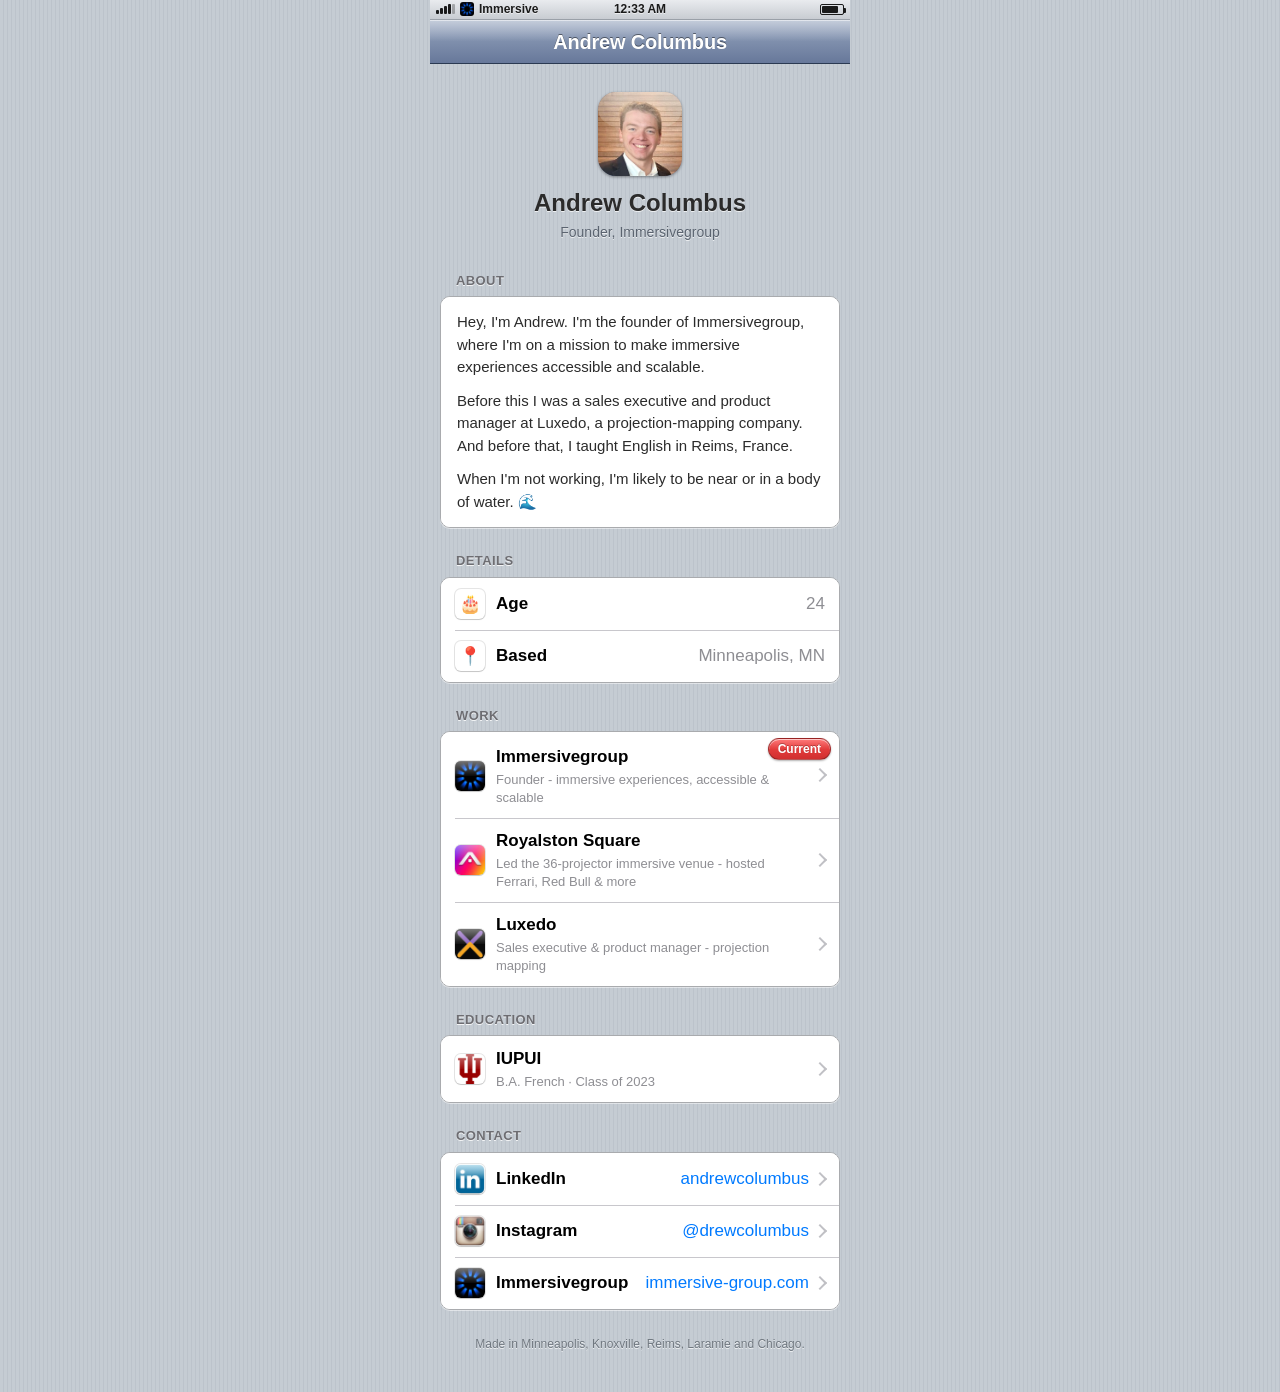
==== index.html @ 7d789edb "Add andrewcolumbus.me custom domain with redirect from github.io" ====
<!DOCTYPE html>
<html lang="en">
<head>
<meta charset="utf-8">
<meta name="viewport" content="width=device-width, initial-scale=1, maximum-scale=1, viewport-fit=cover">
<!-- Redirect the github.io host to the canonical custom domain (GitHub also does this server-side). -->
<script>
  (function () {
    if (location.hostname === "andrewcolumbus.github.io") {
      location.replace("https://andrewcolumbus.me" + location.pathname + location.search + location.hash);
    }
  })();
</script>
<link rel="canonical" href="https://andrewcolumbus.me/">
<title>Andrew Columbus</title>
<meta name="description" content="Andrew Columbus - founder of Immersivegroup, making immersive experiences accessible and scalable.">
<meta name="theme-color" content="#67789a">

<!-- Open Graph / sharing -->
<meta property="og:type" content="website">
<meta property="og:title" content="Andrew Columbus">
<meta property="og:description" content="Founder of Immersivegroup - making immersive experiences accessible and scalable.">
<meta property="og:url" content="https://andrewcolumbus.me">
<meta name="twitter:card" content="summary">
<meta name="twitter:title" content="Andrew Columbus">
<meta name="twitter:description" content="Founder of Immersivegroup - making immersive experiences accessible and scalable.">

<!-- Favicon: glossy blue "A" drawn inline, no external request -->
<link rel="icon" href="data:image/svg+xml,%3Csvg xmlns='http://www.w3.org/2000/svg' viewBox='0 0 64 64'%3E%3Cdefs%3E%3ClinearGradient id='g' x1='0' y1='0' x2='0' y2='1'%3E%3Cstop offset='0' stop-color='%238fa3c4'/%3E%3Cstop offset='1' stop-color='%23566a8e'/%3E%3C/linearGradient%3E%3C/defs%3E%3Crect width='64' height='64' rx='14' fill='url(%23g)'/%3E%3Ctext x='32' y='46' font-family='Helvetica,Arial' font-size='42' font-weight='bold' fill='%23fff' text-anchor='middle'%3EA%3C/text%3E%3C/svg%3E">

<style>
  /* ============================================================
     iOS 6 skeuomorphic personal site - Andrew Columbus
     All texture/chrome rendered in CSS. No external assets.
     ============================================================ */

  :root {
    --pinstripe-base: #c5ccd3;
    --pinstripe-line: #bcc3cb;
    --cell-bg: #ffffff;
    --cell-bg-active: #027aff;
    --separator: #c8c7cc;
    --text: #000000;
    --text-detail: #8e8e93;
    --text-blue: #007aff;
    --section-header: #6d6d72;
    --navbar-top: #97a6bf;
    --navbar-bottom: #67789a;
    --navbar-border: #2b3a52;
    --radius: 10px;
  }

  * { box-sizing: border-box; -webkit-tap-highlight-color: transparent; }

  html, body { margin: 0; padding: 0; }

  body {
    font-family: "Helvetica Neue", Helvetica, Arial, sans-serif;
    font-size: 17px;
    line-height: 1.4;
    color: var(--text);
    /* iOS 6 grouped table view pinstripe */
    background-color: var(--pinstripe-base);
    background-image: repeating-linear-gradient(
      90deg,
      var(--pinstripe-base) 0,
      var(--pinstripe-base) 3px,
      var(--pinstripe-line) 3px,
      var(--pinstripe-line) 4px
    );
    -webkit-font-smoothing: antialiased;
    text-rendering: optimizeLegibility;
    min-height: 100vh;
  }

  /* The "device screen": centered column on desktop, full width on phones */
  .screen {
    max-width: 420px;
    margin: 0 auto;
    min-height: 100vh;
    position: relative;
    box-shadow: 0 0 22px rgba(0,0,0,0.18);
    background-color: var(--pinstripe-base);
    background-image: repeating-linear-gradient(
      90deg,
      var(--pinstripe-base) 0,
      var(--pinstripe-base) 3px,
      var(--pinstripe-line) 3px,
      var(--pinstripe-line) 4px
    );
    overflow: hidden;
  }

  /* ---------- Status bar ---------- */
  .statusbar {
    height: 20px;
    background: linear-gradient(to bottom, #e9ebee 0%, #c8ccd2 100%);
    border-bottom: 1px solid #9aa0a8;
    display: flex;
    align-items: center;
    justify-content: space-between;
    padding: 0 6px;
    font-size: 12px;
    font-weight: 700;
    color: #1a1a1a;
    position: relative;
    text-shadow: 0 1px 0 rgba(255,255,255,0.6);
  }
  .statusbar .sb-left { display: flex; align-items: center; gap: 5px; }
  .statusbar .carrier-logo {
    width: 14px; height: 14px; display: block;
    border-radius: 3px; object-fit: contain;
  }
  .statusbar .sb-time {
    position: absolute; left: 0; right: 0; text-align: center;
    font-weight: 700; pointer-events: none;
  }
  .signal { display: flex; align-items: flex-end; gap: 1px; height: 10px; }
  .signal i { width: 3px; background: #1a1a1a; border-radius: 1px; display: block; }
  .signal i:nth-child(1){ height: 4px; }
  .signal i:nth-child(2){ height: 6px; }
  .signal i:nth-child(3){ height: 8px; }
  .signal i:nth-child(4){ height: 10px; }
  .signal i:nth-child(5){ height: 10px; opacity: 0.3; }
  .battery {
    width: 24px; height: 11px; border: 1px solid #1a1a1a; border-radius: 2px;
    position: relative; padding: 1px;
  }
  .battery::after {
    content: ""; position: absolute; right: -3px; top: 3px;
    width: 2px; height: 5px; background: #1a1a1a; border-radius: 0 1px 1px 0;
  }
  .battery span { display: block; height: 100%; width: 82%; background: #1a1a1a; border-radius: 1px; }

  /* ---------- Nav bar ---------- */
  .navbar {
    height: 44px;
    display: flex; align-items: center; justify-content: center;
    background:
      linear-gradient(to bottom, rgba(255,255,255,0.45) 0%, rgba(255,255,255,0) 50%),
      linear-gradient(to bottom, var(--navbar-top) 0%, var(--navbar-bottom) 100%);
    border-bottom: 1px solid var(--navbar-border);
    box-shadow: inset 0 1px 0 rgba(255,255,255,0.5);
  }
  .navbar h1 {
    margin: 0;
    font-size: 20px;
    font-weight: 700;
    color: #ffffff;
    text-shadow: 0 -1px 0 rgba(0,0,0,0.45);
    letter-spacing: -0.2px;
  }

  /* ---------- Scrollable content ---------- */
  .content { padding: 10px 0 28px; }

  /* ---------- Profile header (app-icon style photo + name) ---------- */
  .profile { text-align: center; padding: 18px 16px 6px; }
  .avatar {
    width: 84px; height: 84px; margin: 0 auto 10px;
    border-radius: 18px;
    background: linear-gradient(to bottom, #8fa3c4, #566a8e);
    box-shadow:
      inset 0 1px 1px rgba(255,255,255,0.6),
      0 1px 3px rgba(0,0,0,0.4);
    position: relative;
    overflow: hidden;
    display: flex; align-items: center; justify-content: center;
  }
  .avatar img { width: 100%; height: 100%; object-fit: cover; display: block; }
  .avatar .initials {
    font-size: 40px; font-weight: 700; color: #fff;
    text-shadow: 0 -1px 0 rgba(0,0,0,0.3);
  }
  /* iOS app-icon gloss */
  .avatar::after {
    content: ""; position: absolute; left: 0; right: 0; top: 0; height: 48%;
    background: linear-gradient(to bottom, rgba(255,255,255,0.45), rgba(255,255,255,0.05));
    border-radius: 18px 18px 50% 50% / 18px 18px 22px 22px;
    pointer-events: none;
  }
  .profile .name {
    font-size: 24px; font-weight: 700; margin: 0;
    color: #2b2b2b; text-shadow: 0 1px 0 rgba(255,255,255,0.7);
  }
  .profile .tagline {
    font-size: 14px; color: #5b6470; margin: 3px 0 0;
    text-shadow: 0 1px 0 rgba(255,255,255,0.7);
  }

  /* ---------- Grouped table view ---------- */
  .section-header {
    margin: 24px 0 6px;
    padding: 0 26px;
    font-size: 13px;
    font-weight: 700;
    text-transform: uppercase;
    letter-spacing: 0.4px;
    color: var(--section-header);
    text-shadow: 0 1px 0 rgba(255,255,255,0.8);
  }
  .group {
    margin: 0 10px;
    background: var(--cell-bg);
    border-radius: var(--radius);
    border: 1px solid #a9abae;
    box-shadow: 0 1px 0 rgba(255,255,255,0.5);
    overflow: hidden;
  }

  .cell {
    display: flex;
    align-items: center;
    min-height: 44px;
    padding: 11px 14px;
    background: var(--cell-bg);
    position: relative;
    text-decoration: none;
    color: var(--text);
  }
  /* hairline separator inset from the left, iOS style */
  .cell + .cell::before {
    content: "";
    position: absolute; left: 14px; right: 0; top: 0;
    height: 1px; background: var(--separator);
  }
  .cell .label { flex: 0 0 auto; font-size: 17px; }
  .cell .value {
    margin-left: auto;
    color: var(--text-detail);
    font-size: 17px;
    text-align: right;
    padding-left: 10px;
  }
  a.cell .label { color: var(--text); }
  a.cell .value { color: var(--text-blue); }

  /* disclosure chevron */
  a.cell.disclosure { padding-right: 30px; }
  a.cell.disclosure::after {
    content: "";
    position: absolute; right: 14px; top: 50%;
    width: 8px; height: 8px; margin-top: -5px;
    border-right: 2px solid #c0c0c5;
    border-top: 2px solid #c0c0c5;
    transform: rotate(45deg);
  }
  /* active highlight (touch / hover) */
  a.cell:active, a.cell.tapped {
    background: var(--cell-bg-active);
  }
  a.cell:active .label, a.cell.tapped .label,
  a.cell:active .value, a.cell.tapped .value { color: #fff; }
  a.cell:active::after, a.cell.tapped::after { border-color: #fff; }

  /* Age cell is only interactive on the actual birthday (June 8) */
  .cell.birthday-cell { cursor: pointer; }
  .cell.birthday-cell .value { color: var(--text-blue); }
  .cell.birthday-cell:active, .cell.birthday-cell.tapped { background: var(--cell-bg-active); }
  .cell.birthday-cell:active .label, .cell.birthday-cell.tapped .label,
  .cell.birthday-cell:active .value, .cell.birthday-cell.tapped .value { color: #fff; }

  /* Paragraph-style cell (About copy) */
  .cell.prose {
    display: block;
    padding: 14px 16px;
    font-size: 15px;
    line-height: 1.5;
    color: #2b2b2b;
  }
  .cell.prose p { margin: 0 0 11px; }
  .cell.prose p:last-child { margin-bottom: 0; }
  .cell.prose .water { color: #2b2b2b; }

  /* sub detail line under a work item */
  .cell.stacked { flex-direction: column; align-items: flex-start; }
  .cell.stacked .label { font-weight: 600; }
  .cell.stacked .sub {
    font-size: 13px; color: var(--text-detail); margin-top: 2px; padding-right: 18px;
  }
  a.cell.stacked:active .sub, a.cell.stacked.tapped .sub { color: rgba(255,255,255,0.85); }

  /* iOS notification badge bubble (e.g. "Current"), pinned to the top corner */
  .badge {
    position: absolute;
    top: 6px;
    right: 8px;
    z-index: 2;
    background: linear-gradient(to bottom, #ff7b7b 0%, #e23b3b 52%, #d12f2f 100%);
    color: #fff;
    font-size: 12px;
    font-weight: 700;
    line-height: 1;
    padding: 4px 9px;
    border-radius: 11px;
    min-width: 20px;
    text-align: center;
    border: 1px solid rgba(0,0,0,0.28);
    box-shadow: inset 0 1px 0 rgba(255,255,255,0.6), 0 1px 2px rgba(0,0,0,0.3);
    text-shadow: 0 -1px 0 rgba(0,0,0,0.25);
    white-space: nowrap;
  }

  /* Stacked work cell that also carries a corner badge */
  .cell.stack-badge { position: relative; flex-direction: row; align-items: center; padding-top: 13px; }
  .cell.stack-badge .cell-text { display: flex; flex-direction: column; min-width: 0; }
  .cell.stack-badge .label { font-weight: 600; }
  .cell.stack-badge .sub { font-size: 13px; color: var(--text-detail); margin-top: 2px; padding-right: 6px; }
  a.cell.stack-badge:active .sub, a.cell.stack-badge.tapped .sub { color: rgba(255,255,255,0.85); }

  /* iOS 6-era glossy app-icon tile: holds a logo image or an emoji */
  .app-icon {
    position: relative;
    width: 30px; height: 30px; flex: 0 0 auto; margin-right: 11px;
    border-radius: 6px; overflow: hidden; background: #fff;
    box-shadow: 0 0 0 1px rgba(0,0,0,0.10), 0 1px 1px rgba(0,0,0,0.14);
    display: flex; align-items: center; justify-content: center;
  }
  .app-icon img { width: 100%; height: 100%; object-fit: contain; display: block; }
  .app-icon::after { /* glossy top highlight */
    content: ""; position: absolute; left: 0; right: 0; top: 0; height: 50%;
    background: linear-gradient(to bottom, rgba(255,255,255,0.45), rgba(255,255,255,0.04));
    pointer-events: none;
  }
  .app-icon.emoji { font-size: 18px; line-height: 1; }
  .app-icon.emoji::after { display: none; }

  /* Cell with a left icon/logo + stacked text (favicon links, education) */
  .cell.iconcell { align-items: center; }
  .cell.iconcell .cell-text { display: flex; flex-direction: column; min-width: 0; }
  .cell.iconcell .label { font-weight: 600; }
  .cell.iconcell .sub { font-size: 13px; color: var(--text-detail); margin-top: 2px; }
  a.cell.iconcell:active .sub, a.cell.iconcell.tapped .sub { color: rgba(255,255,255,0.85); }

  /* ---------- Drill-down detail view (iOS push navigation) ---------- */
  .detail-view {
    position: absolute;
    top: 20px; /* sit just below the status bar */
    left: 0; right: 0; bottom: 0;
    background-color: var(--pinstripe-base);
    background-image: repeating-linear-gradient(90deg,
      var(--pinstripe-base) 0, var(--pinstripe-base) 3px,
      var(--pinstripe-line) 3px, var(--pinstripe-line) 4px);
    transform: translateX(100%);
    transition: transform 0.32s ease;
    z-index: 20;
    overflow-y: auto;
    -webkit-overflow-scrolling: touch;
  }
  .detail-view.open { transform: translateX(0); }
  body.modal-open { overflow: hidden; }

  /* iOS 6 back button (with arrow tail) */
  .navbar { position: relative; }
  .back-btn {
    position: absolute;
    left: 9px; top: 7px;
    height: 30px;
    padding: 0 9px 0 14px;
    font-family: inherit;
    font-size: 13px;
    font-weight: 700;
    color: #fff;
    background: linear-gradient(to bottom, #8493ad 0%, #5e6f92 100%);
    border: 1px solid var(--navbar-border);
    border-radius: 5px;
    box-shadow: inset 0 1px 0 rgba(255,255,255,0.4);
    text-shadow: 0 -1px 0 rgba(0,0,0,0.4);
    cursor: pointer;
    line-height: 28px;
  }
  .back-btn::before {
    content: "";
    position: absolute;
    left: -8px; top: 5px;
    width: 18px; height: 18px;
    background: #71819f;
    border-left: 1px solid var(--navbar-border);
    border-bottom: 1px solid var(--navbar-border);
    transform: rotate(45deg);
    border-radius: 0 0 0 4px;
  }
  .back-btn:active { filter: brightness(0.9); }

  /* ---------- Footer ---------- */
  .footer {
    text-align: center;
    margin-top: 26px;
    padding: 0 24px;
    font-size: 12px;
    color: #707880;
    text-shadow: 0 1px 0 rgba(255,255,255,0.7);
  }

  /* ---------- Toast (iOS HUD style) ---------- */
  #toast {
    position: fixed;
    left: 50%;
    bottom: 64px;
    transform: translateX(-50%) translateY(24px);
    max-width: 320px;
    width: calc(100% - 48px);
    background: rgba(0,0,0,0.82);
    color: #fff;
    border-radius: 14px;
    padding: 14px 18px;
    font-size: 15px;
    line-height: 1.35;
    text-align: center;
    box-shadow: 0 6px 24px rgba(0,0,0,0.4), inset 0 1px 0 rgba(255,255,255,0.18);
    border: 1px solid rgba(255,255,255,0.12);
    opacity: 0;
    pointer-events: none;
    transition: opacity 0.32s ease, transform 0.32s cubic-bezier(0.2,0.9,0.3,1.2);
    z-index: 50;
  }
  #toast.show {
    opacity: 1;
    transform: translateX(-50%) translateY(0);
  }
  #toast .cake { font-size: 22px; display: block; margin-bottom: 4px; }

  /* ---------- iOS 6 alert popup ---------- */
  .modal-backdrop {
    position: fixed; inset: 0;
    z-index: 60;
    background: rgba(0,0,0,0.45);
    display: flex; align-items: center; justify-content: center;
    opacity: 0; pointer-events: none;
    transition: opacity 0.25s ease;
  }
  .modal-backdrop.open { opacity: 1; pointer-events: auto; }
  .alert {
    width: 270px; max-width: calc(100% - 48px);
    background: linear-gradient(to bottom, #fdfdfd 0%, #d4d8de 100%);
    border-radius: 14px;
    border: 1px solid rgba(0,0,0,0.5);
    box-shadow: inset 0 1px 0 rgba(255,255,255,0.7), 0 12px 44px rgba(0,0,0,0.55);
    padding: 18px 16px 14px;
    text-align: center;
    transform: scale(0.9);
    transition: transform 0.25s cubic-bezier(0.2,0.9,0.3,1.15);
  }
  .modal-backdrop.open .alert { transform: scale(1); }
  .alert-logo {
    width: auto; max-width: 100%; max-height: 130px; object-fit: contain;
    display: block; margin: 2px auto 12px; border-radius: 6px;
  }
  .alert-title {
    font-size: 19px; font-weight: 700; color: #1a1a1a;
    text-shadow: 0 1px 0 rgba(255,255,255,0.8);
  }
  .alert-msg {
    font-size: 14px; color: #2b2b2b; line-height: 1.4;
    margin: 6px 2px 14px; text-shadow: 0 1px 0 rgba(255,255,255,0.7);
  }
  .alert-btn {
    width: 100%; height: 44px;
    font-family: inherit; font-size: 17px; font-weight: 600; color: #fff;
    cursor: pointer;
    border-radius: 9px; border: 1px solid #20457e;
    background: linear-gradient(to bottom, #5b9bf0 0%, #2f6fd6 50%, #2862c8 100%);
    box-shadow: inset 0 1px 0 rgba(255,255,255,0.5);
    text-shadow: 0 -1px 0 rgba(0,0,0,0.3);
  }
  .alert-btn:active { filter: brightness(0.92); }

  /* ---------- Confetti canvas ---------- */
  #confetti {
    position: fixed; inset: 0;
    width: 100%; height: 100%;
    pointer-events: none;
    z-index: 40;
  }

  @media (prefers-reduced-motion: reduce) {
    #toast { transition: opacity 0.2s ease; }
    #toast.show { transform: translateX(-50%) translateY(0); }
  }

  @media (min-width: 480px) {
    /* Cydia-style: flush column on the pinstripe, no framing border/shadow,
       same 420px content dimensions. */
    .screen { box-shadow: none; border-radius: 0; min-height: 100vh; }
    /* Bigger IUPUI photo on desktop */
    .alert { width: 340px; }
    .alert-logo { max-height: 260px; }
  }
</style>
</head>
<body>
  <div class="screen">

    <!-- Status bar -->
    <div class="statusbar">
      <div class="sb-left">
        <span class="signal"><i></i><i></i><i></i><i></i><i></i></span>
        <img class="carrier-logo" src="assets/immersivegroup.png" alt="">
        <span>Immersive</span>
      </div>
      <div class="sb-time" id="sb-time">9:41 AM</div>
      <div class="battery"><span></span></div>
    </div>

    <!-- Nav bar -->
    <div class="navbar"><h1>Andrew Columbus</h1></div>

    <div class="content">

      <!-- Profile header -->
      <div class="profile">
        <div class="avatar">
          <img id="headshot" alt="Andrew Columbus" style="display:none">
          <span class="initials" id="initials">AC</span>
        </div>
        <p class="name">Andrew Columbus</p>
        <p class="tagline">Founder, Immersivegroup</p>
      </div>

      <!-- About -->
      <div class="section-header">About</div>
      <div class="group">
        <div class="cell prose">
          <p>Hey, I'm Andrew. I'm the founder of Immersivegroup, where I'm
          on a mission to make immersive experiences accessible and scalable.</p>
          <p>Before this I was a sales executive and product manager at Luxedo,
          a projection-mapping company. And before that, I taught English in
          Reims, France.</p>
          <p class="water">When I'm not working, I'm likely to be near or in a body of water. &#127754;</p>
        </div>
      </div>

      <!-- Details -->
      <div class="section-header">Details</div>
      <div class="group">
        <div class="cell iconcell" id="age-cell">
          <span class="app-icon emoji">&#127874;</span>
          <span class="label">Age</span>
          <span class="value" id="age-value">--</span>
        </div>
        <div class="cell iconcell">
          <span class="app-icon emoji">&#128205;</span>
          <span class="label">Based</span>
          <span class="value">Minneapolis, MN</span>
        </div>
      </div>

      <!-- Work -->
      <div class="section-header">Work</div>
      <div class="group">
        <a class="cell stack-badge disclosure" href="https://immersive-group.com" target="_blank" rel="noopener">
          <span class="app-icon"><img class="fav" src="assets/immersivegroup.png" alt=""></span>
          <span class="cell-text">
            <span class="label">Immersivegroup</span>
            <span class="sub">Founder - immersive experiences, accessible &amp; scalable</span>
          </span>
          <span class="badge">Current</span>
        </a>
        <a class="cell iconcell disclosure" id="royalston-cell" href="#" role="button" aria-label="Royalston Square - view links">
          <span class="app-icon"><img class="fav" src="assets/anticstudios.png" alt=""></span>
          <span class="cell-text">
            <span class="label">Royalston Square</span>
            <span class="sub">Led the 36-projector immersive venue - hosted Ferrari, Red Bull &amp; more</span>
          </span>
        </a>
        <a class="cell iconcell disclosure" target="_blank" rel="noopener">
          <span class="app-icon"><img class="fav" src="assets/luxedo.png" alt=""></span>
          <span class="cell-text">
            <span class="label">Luxedo</span>
            <span class="sub">Sales executive &amp; product manager - projection mapping</span>
          </span>
        </a>
      </div>

      <!-- Education -->
      <div class="section-header">Education</div>
      <div class="group">
        <a class="cell iconcell disclosure" id="iupui-cell" href="#" role="button" aria-label="IUPUI - view details">
          <span class="app-icon"><img class="fav" src="assets/iupui.png" alt="IUPUI"></span>
          <span class="cell-text">
            <span class="label">IUPUI</span>
            <span class="sub">B.A. French &middot; Class of 2023</span>
          </span>
        </a>
      </div>

      <!-- Contact -->
      <div class="section-header">Contact</div>
      <div class="group">
        <a class="cell iconcell disclosure" href="https://www.linkedin.com/in/andrewcolumbus/" target="_blank" rel="noopener">
          <span class="app-icon"><img class="fav" src="assets/linkedin.png" alt=""></span>
          <span class="label">LinkedIn</span>
          <span class="value">andrewcolumbus</span>
        </a>
        <a class="cell iconcell disclosure" href="https://instagram.com/drewcolumbus" target="_blank" rel="noopener">
          <span class="app-icon"><img class="fav" src="assets/instagram.png" alt=""></span>
          <span class="label">Instagram</span>
          <span class="value">@drewcolumbus</span>
        </a>
        <a class="cell iconcell disclosure" href="https://immersive-group.com" target="_blank" rel="noopener">
          <span class="app-icon"><img class="fav" src="assets/immersivegroup.png" alt=""></span>
          <span class="label">Immersivegroup</span>
          <span class="value">immersive-group.com</span>
        </a>
      </div>

      <div class="footer">
        <p>Made in Minneapolis, Knoxville, Reims, Laramie and Chicago.</p>
      </div>

    </div>

    <!-- Royalston Square drill-down submenu (iOS push navigation) -->
    <div class="detail-view" id="royalston-detail" aria-hidden="true">
      <div class="navbar">
        <button class="back-btn" id="royalston-back" type="button">Work</button>
        <h1>Royalston Square</h1>
      </div>
      <div class="content">
        <div class="section-header">Press &amp; Links</div>
        <div class="group">
          <a class="cell iconcell disclosure" href="https://eventsbyentourage.com/weddings/the-royalston/" target="_blank" rel="noopener">
            <span class="app-icon"><img class="fav" src="assets/entourage.svg" alt=""></span>
            <span class="cell-text">
              <span class="label">Events by Entourage</span>
              <span class="sub">The Royalston - weddings &amp; events</span>
            </span>
          </a>
          <a class="cell iconcell disclosure" href="https://northloop.org/immersive-entertainment-venue-now-booking-special-events/" target="_blank" rel="noopener">
            <span class="app-icon"><img class="fav" src="assets/northloop.png" alt=""></span>
            <span class="cell-text">
              <span class="label">North Loop</span>
              <span class="sub">Immersive entertainment venue now booking</span>
            </span>
          </a>
          <a class="cell iconcell disclosure" href="https://kstp.com/kstp-news/top-news/new-event-venue-brings-a-taste-of-vegas-to-minneapolis/" target="_blank" rel="noopener">
            <span class="app-icon"><img class="fav" src="assets/kstp.png" alt=""></span>
            <span class="cell-text">
              <span class="label">KSTP 5 Eyewitness News</span>
              <span class="sub">A taste of Vegas comes to Minneapolis</span>
            </span>
          </a>
        </div>
      </div>
    </div>
  </div>

  <!-- IUPUI popup -->
  <div class="modal-backdrop" id="iupui-modal" aria-hidden="true">
    <div class="alert" role="dialog" aria-modal="true" aria-label="IUPUI">
      <img class="alert-logo" src="assets/IUPUI.jpeg" alt="IUPUI">
      <div class="alert-title">IUPUI</div>
      <div class="alert-msg">Indiana University&ndash;Purdue University Indianapolis<br>B.A. French &middot; Class of 2023</div>
      <button class="alert-btn" id="iupui-close" type="button">OK</button>
    </div>
  </div>

  <!-- Toast + confetti -->
  <div id="toast" role="status" aria-live="polite"></div>
  <canvas id="confetti" aria-hidden="true"></canvas>

  <script>
  (function () {
    "use strict";

    var BIRTHDAY = { year: 2002, month: 6, day: 8 }; // June 8, 2002
    var reduceMotion = window.matchMedia &&
      window.matchMedia("(prefers-reduced-motion: reduce)").matches;

    // ---------- Live clock in the status bar ----------
    function updateClock() {
      var now = new Date();
      var h = now.getHours();
      var m = now.getMinutes();
      var ampm = h >= 12 ? "PM" : "AM";
      h = h % 12; if (h === 0) h = 12;
      var mm = m < 10 ? "0" + m : "" + m;
      document.getElementById("sb-time").textContent = h + ":" + mm + " " + ampm;
    }
    updateClock();
    setInterval(updateClock, 10000);

    // ---------- Compute age ----------
    function computeAge() {
      var now = new Date();
      var age = now.getFullYear() - BIRTHDAY.year;
      var hadBirthday =
        (now.getMonth() + 1 > BIRTHDAY.month) ||
        (now.getMonth() + 1 === BIRTHDAY.month && now.getDate() >= BIRTHDAY.day);
      if (!hadBirthday) age -= 1;
      return age;
    }
    function isBirthdayToday() {
      var now = new Date();
      return (now.getMonth() + 1 === BIRTHDAY.month) && (now.getDate() === BIRTHDAY.day);
    }
    var currentAge = computeAge();
    document.getElementById("age-value").textContent = currentAge;

    // ---------- Optional headshot ----------
    var hs = document.getElementById("headshot");
    hs.onload = function () {
      hs.style.display = "block";
      document.getElementById("initials").style.display = "none";
    };
    hs.onerror = function () { hs.style.display = "none"; };
    hs.src = "assets/headshot.jpg";

    // ---------- Toast ----------
    var toastEl = document.getElementById("toast");
    var toastTimer = null;
    function showToast(html) {
      toastEl.innerHTML = html;
      toastEl.classList.add("show");
      if (toastTimer) clearTimeout(toastTimer);
      toastTimer = setTimeout(function () {
        toastEl.classList.remove("show");
      }, 5200);
    }

    // ---------- Confetti (vanilla canvas) ----------
    var canvas = document.getElementById("confetti");
    var ctx = canvas.getContext("2d");
    var pieces = [];
    var rafId = null;
    var running = false;
    var COLORS = ["#ff3b30", "#ff9500", "#ffcc00", "#34c759", "#007aff", "#5856d6", "#ff2d55"];

    function sizeCanvas() {
      canvas.width = window.innerWidth;
      canvas.height = window.innerHeight;
    }

    function spawn(count) {
      for (var i = 0; i < count; i++) {
        pieces.push({
          x: Math.random() * canvas.width,
          y: -20 - Math.random() * canvas.height * 0.4,
          w: 6 + Math.random() * 6,
          h: 8 + Math.random() * 8,
          color: COLORS[(Math.random() * COLORS.length) | 0],
          vy: 2 + Math.random() * 3.5,
          vx: -1.5 + Math.random() * 3,
          rot: Math.random() * Math.PI * 2,
          vr: -0.2 + Math.random() * 0.4,
          sway: Math.random() * Math.PI * 2
        });
      }
    }

    function tick() {
      ctx.clearRect(0, 0, canvas.width, canvas.height);
      for (var i = pieces.length - 1; i >= 0; i--) {
        var p = pieces[i];
        p.sway += 0.05;
        p.y += p.vy;
        p.x += p.vx + Math.sin(p.sway) * 0.8;
        p.rot += p.vr;
        ctx.save();
        ctx.translate(p.x, p.y);
        ctx.rotate(p.rot);
        ctx.fillStyle = p.color;
        ctx.fillRect(-p.w / 2, -p.h / 2, p.w, p.h);
        ctx.restore();
        if (p.y - p.h > canvas.height) pieces.splice(i, 1);
      }
      if (pieces.length > 0) {
        rafId = requestAnimationFrame(tick);
      } else {
        running = false;
        ctx.clearRect(0, 0, canvas.width, canvas.height);
      }
    }

    function celebrate() {
      var msg =
        '<span class="cake">&#127874;</span>' +
        "It's my birthday! I'm turning " + currentAge + " today. " +
        "Thanks for stopping by &#127881;";
      // On the actual birthday the computed age already reflects the new age.
      showToast(msg);

      if (reduceMotion) return;
      sizeCanvas();
      spawn(140);
      setTimeout(function () { spawn(80); }, 600);
      if (!running) { running = true; rafId = requestAnimationFrame(tick); }
    }

    window.addEventListener("resize", function () {
      if (running) sizeCanvas();
    });

    // ---------- Birthday only: make the Age cell celebratory on June 8 ----------
    // On every other day the Age cell is a plain, non-interactive row.
    if (isBirthdayToday()) {
      var ageCell = document.getElementById("age-cell");
      ageCell.classList.add("birthday-cell");
      ageCell.setAttribute("role", "button");
      ageCell.setAttribute("tabindex", "0");
      ageCell.setAttribute("aria-label", "It's my birthday - tap to celebrate");
      ageCell.addEventListener("click", function () {
        ageCell.classList.add("tapped");
        setTimeout(function () { ageCell.classList.remove("tapped"); }, 180);
        celebrate();
      });
      ageCell.addEventListener("keydown", function (e) {
        if (e.key === "Enter" || e.key === " ") { e.preventDefault(); celebrate(); }
      });
      // Auto-fire once on load on the real birthday.
      setTimeout(celebrate, 700);
    }

    // ---------- Royalston Square drill-down submenu ----------
    var royCell = document.getElementById("royalston-cell");
    var royDetail = document.getElementById("royalston-detail");
    var royBack = document.getElementById("royalston-back");
    function openDetail() {
      window.scrollTo(0, 0);
      royDetail.classList.add("open");
      royDetail.setAttribute("aria-hidden", "false");
      document.body.classList.add("modal-open");
    }
    function closeDetail() {
      royDetail.classList.remove("open");
      royDetail.setAttribute("aria-hidden", "true");
      document.body.classList.remove("modal-open");
    }
    if (royCell) {
      royCell.addEventListener("click", function (e) { e.preventDefault(); openDetail(); });
    }
    if (royBack) { royBack.addEventListener("click", closeDetail); }

    // ---------- IUPUI popup ----------
    var iupuiCell = document.getElementById("iupui-cell");
    var iupuiModal = document.getElementById("iupui-modal");
    var iupuiClose = document.getElementById("iupui-close");
    function openModal() {
      iupuiModal.classList.add("open");
      iupuiModal.setAttribute("aria-hidden", "false");
    }
    function closeModal() {
      iupuiModal.classList.remove("open");
      iupuiModal.setAttribute("aria-hidden", "true");
    }
    if (iupuiCell) {
      iupuiCell.addEventListener("click", function (e) { e.preventDefault(); openModal(); });
    }
    if (iupuiClose) { iupuiClose.addEventListener("click", closeModal); }
    if (iupuiModal) {
      iupuiModal.addEventListener("click", function (e) {
        if (e.target === iupuiModal) closeModal();
      });
    }
    document.addEventListener("keydown", function (e) {
      if (e.key === "Escape" && iupuiModal.classList.contains("open")) closeModal();
    });

    // ---------- Favicon fallback (neutral rounded square if one fails) ----------
    var FAV_FALLBACK = "data:image/svg+xml," +
      "%3Csvg xmlns='http://www.w3.org/2000/svg' viewBox='0 0 32 32'%3E" +
      "%3Crect width='32' height='32' rx='6' fill='%23c2c8ce'/%3E%3C/svg%3E";
    var favs = document.querySelectorAll("img.fav");
    for (var f = 0; f < favs.length; f++) {
      favs[f].addEventListener("error", function () {
        if (this.src !== FAV_FALLBACK) { this.src = FAV_FALLBACK; }
      });
    }
  })();
  </script>
</body>
</html>
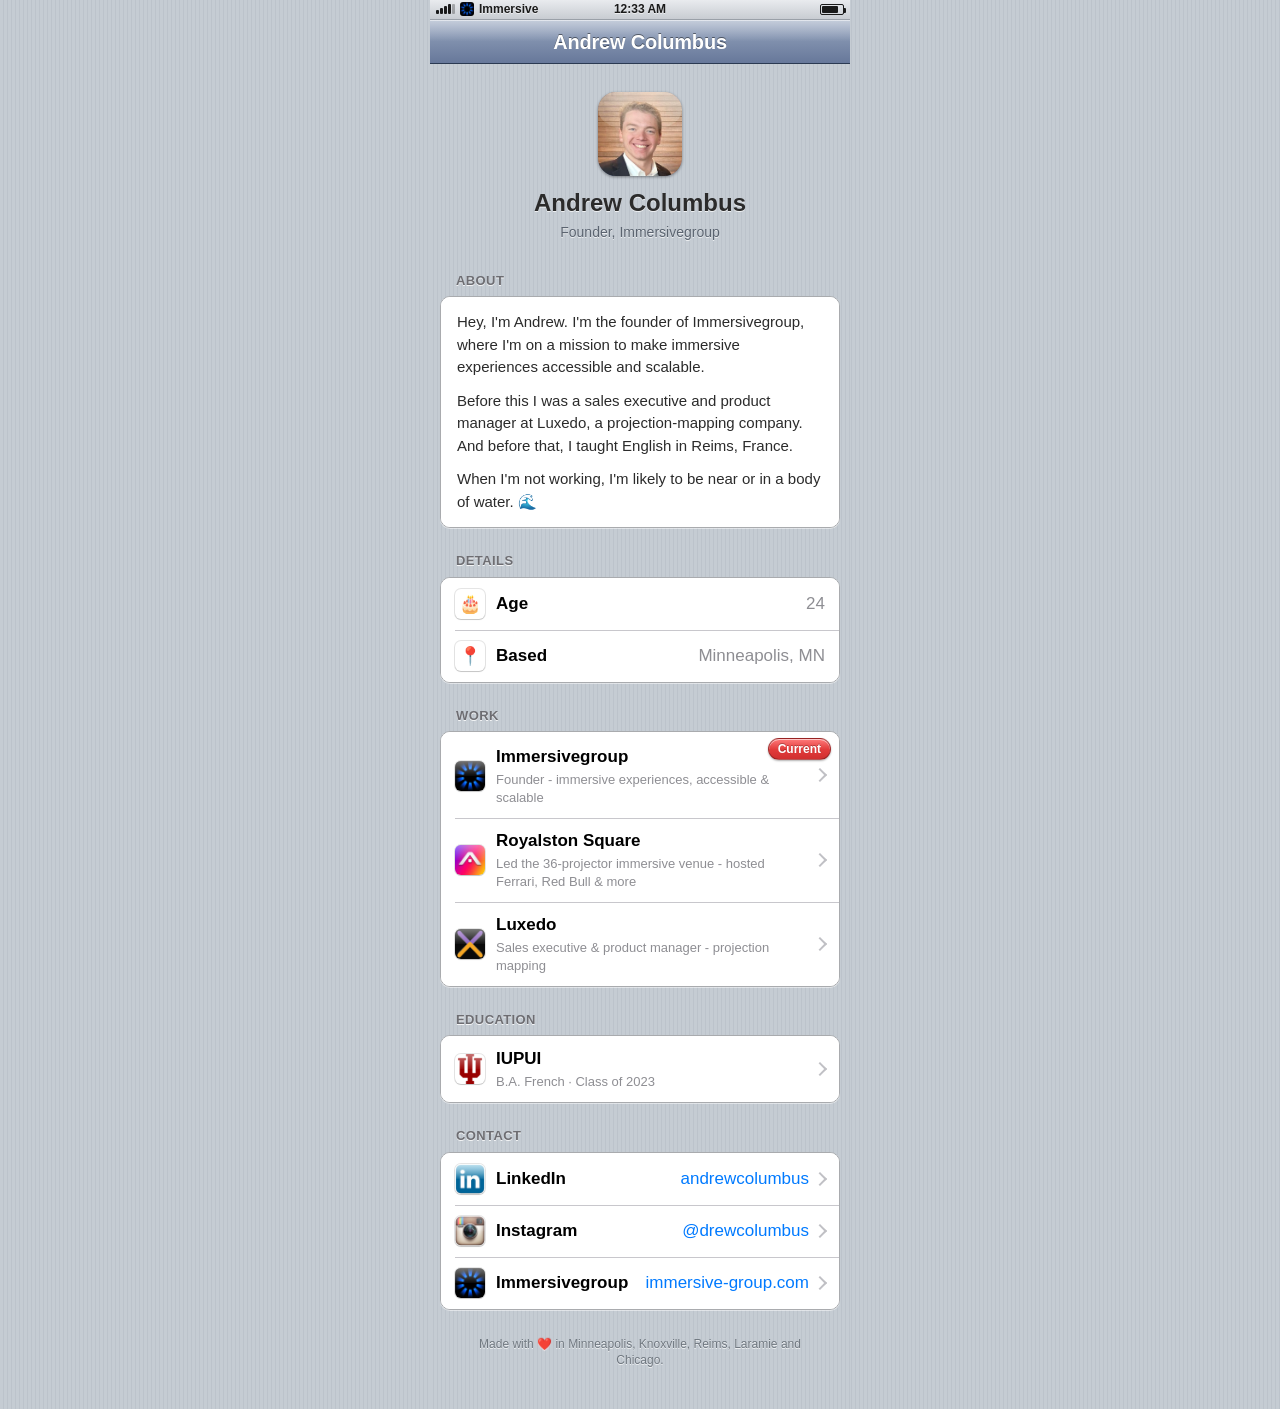
==== commit 89fc1372: "Add heart emoji to footer credit line" ====
--- a/index.html
+++ b/index.html
@@ -605,7 +605,7 @@
       </div>
 
       <div class="footer">
-        <p>Made in Minneapolis, Knoxville, Reims, Laramie and Chicago.</p>
+        <p>Made with &#10084;&#65039; in Minneapolis, Knoxville, Reims, Laramie and Chicago.</p>
       </div>
 
     </div>
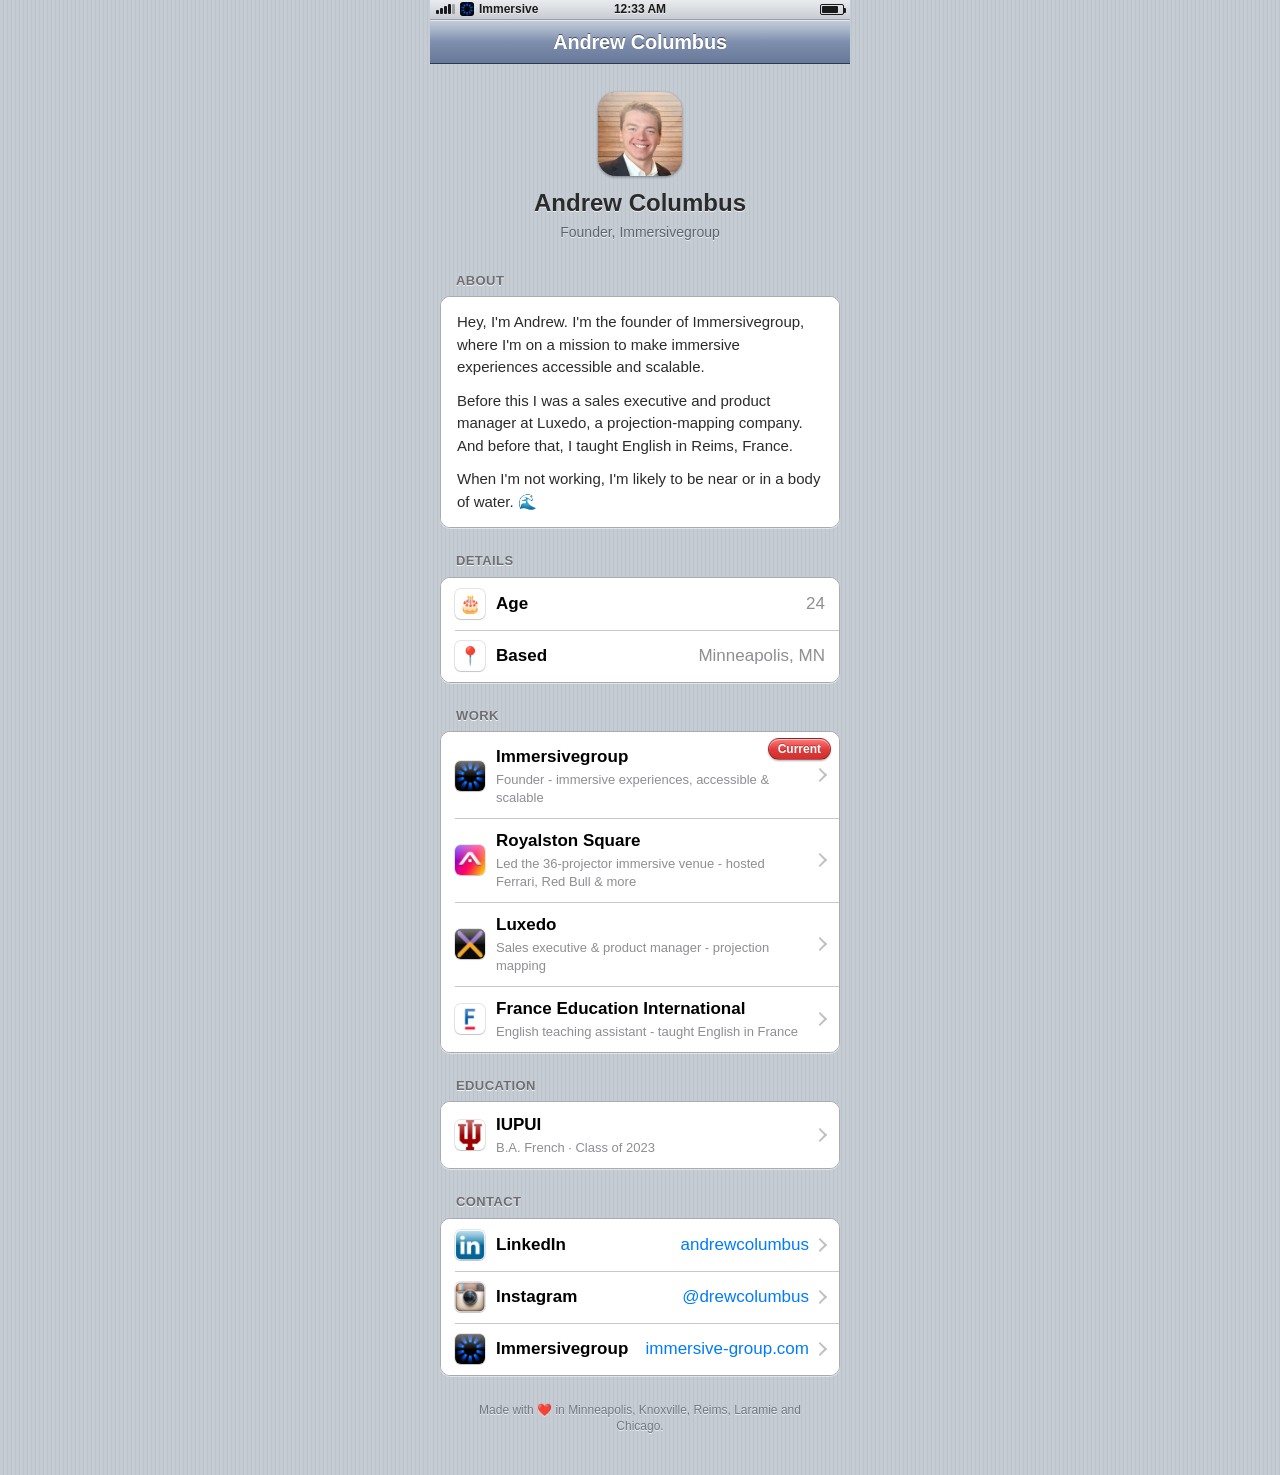
==== commit 17aea5f0: "Extract inline CSS/JS to styles.css and main.js; add France assets Move the inline <style> and <scri" ====
--- a/index.html
+++ b/index.html
@@ -28,465 +28,7 @@
 <!-- Favicon: glossy blue "A" drawn inline, no external request -->
 <link rel="icon" href="data:image/svg+xml,%3Csvg xmlns='http://www.w3.org/2000/svg' viewBox='0 0 64 64'%3E%3Cdefs%3E%3ClinearGradient id='g' x1='0' y1='0' x2='0' y2='1'%3E%3Cstop offset='0' stop-color='%238fa3c4'/%3E%3Cstop offset='1' stop-color='%23566a8e'/%3E%3C/linearGradient%3E%3C/defs%3E%3Crect width='64' height='64' rx='14' fill='url(%23g)'/%3E%3Ctext x='32' y='46' font-family='Helvetica,Arial' font-size='42' font-weight='bold' fill='%23fff' text-anchor='middle'%3EA%3C/text%3E%3C/svg%3E">
 
-<style>
-  /* ============================================================
-     iOS 6 skeuomorphic personal site - Andrew Columbus
-     All texture/chrome rendered in CSS. No external assets.
-     ============================================================ */
-
-  :root {
-    --pinstripe-base: #c5ccd3;
-    --pinstripe-line: #bcc3cb;
-    --cell-bg: #ffffff;
-    --cell-bg-active: #027aff;
-    --separator: #c8c7cc;
-    --text: #000000;
-    --text-detail: #8e8e93;
-    --text-blue: #007aff;
-    --section-header: #6d6d72;
-    --navbar-top: #97a6bf;
-    --navbar-bottom: #67789a;
-    --navbar-border: #2b3a52;
-    --radius: 10px;
-  }
-
-  * { box-sizing: border-box; -webkit-tap-highlight-color: transparent; }
-
-  html, body { margin: 0; padding: 0; }
-
-  body {
-    font-family: "Helvetica Neue", Helvetica, Arial, sans-serif;
-    font-size: 17px;
-    line-height: 1.4;
-    color: var(--text);
-    /* iOS 6 grouped table view pinstripe */
-    background-color: var(--pinstripe-base);
-    background-image: repeating-linear-gradient(
-      90deg,
-      var(--pinstripe-base) 0,
-      var(--pinstripe-base) 3px,
-      var(--pinstripe-line) 3px,
-      var(--pinstripe-line) 4px
-    );
-    -webkit-font-smoothing: antialiased;
-    text-rendering: optimizeLegibility;
-    min-height: 100vh;
-  }
-
-  /* The "device screen": centered column on desktop, full width on phones */
-  .screen {
-    max-width: 420px;
-    margin: 0 auto;
-    min-height: 100vh;
-    position: relative;
-    box-shadow: 0 0 22px rgba(0,0,0,0.18);
-    background-color: var(--pinstripe-base);
-    background-image: repeating-linear-gradient(
-      90deg,
-      var(--pinstripe-base) 0,
-      var(--pinstripe-base) 3px,
-      var(--pinstripe-line) 3px,
-      var(--pinstripe-line) 4px
-    );
-    overflow: hidden;
-  }
-
-  /* ---------- Status bar ---------- */
-  .statusbar {
-    height: 20px;
-    background: linear-gradient(to bottom, #e9ebee 0%, #c8ccd2 100%);
-    border-bottom: 1px solid #9aa0a8;
-    display: flex;
-    align-items: center;
-    justify-content: space-between;
-    padding: 0 6px;
-    font-size: 12px;
-    font-weight: 700;
-    color: #1a1a1a;
-    position: relative;
-    text-shadow: 0 1px 0 rgba(255,255,255,0.6);
-  }
-  .statusbar .sb-left { display: flex; align-items: center; gap: 5px; }
-  .statusbar .carrier-logo {
-    width: 14px; height: 14px; display: block;
-    border-radius: 3px; object-fit: contain;
-  }
-  .statusbar .sb-time {
-    position: absolute; left: 0; right: 0; text-align: center;
-    font-weight: 700; pointer-events: none;
-  }
-  .signal { display: flex; align-items: flex-end; gap: 1px; height: 10px; }
-  .signal i { width: 3px; background: #1a1a1a; border-radius: 1px; display: block; }
-  .signal i:nth-child(1){ height: 4px; }
-  .signal i:nth-child(2){ height: 6px; }
-  .signal i:nth-child(3){ height: 8px; }
-  .signal i:nth-child(4){ height: 10px; }
-  .signal i:nth-child(5){ height: 10px; opacity: 0.3; }
-  .battery {
-    width: 24px; height: 11px; border: 1px solid #1a1a1a; border-radius: 2px;
-    position: relative; padding: 1px;
-  }
-  .battery::after {
-    content: ""; position: absolute; right: -3px; top: 3px;
-    width: 2px; height: 5px; background: #1a1a1a; border-radius: 0 1px 1px 0;
-  }
-  .battery span { display: block; height: 100%; width: 82%; background: #1a1a1a; border-radius: 1px; }
-
-  /* ---------- Nav bar ---------- */
-  .navbar {
-    height: 44px;
-    display: flex; align-items: center; justify-content: center;
-    background:
-      linear-gradient(to bottom, rgba(255,255,255,0.45) 0%, rgba(255,255,255,0) 50%),
-      linear-gradient(to bottom, var(--navbar-top) 0%, var(--navbar-bottom) 100%);
-    border-bottom: 1px solid var(--navbar-border);
-    box-shadow: inset 0 1px 0 rgba(255,255,255,0.5);
-  }
-  .navbar h1 {
-    margin: 0;
-    font-size: 20px;
-    font-weight: 700;
-    color: #ffffff;
-    text-shadow: 0 -1px 0 rgba(0,0,0,0.45);
-    letter-spacing: -0.2px;
-  }
-
-  /* ---------- Scrollable content ---------- */
-  .content { padding: 10px 0 28px; }
-
-  /* ---------- Profile header (app-icon style photo + name) ---------- */
-  .profile { text-align: center; padding: 18px 16px 6px; }
-  .avatar {
-    width: 84px; height: 84px; margin: 0 auto 10px;
-    border-radius: 18px;
-    background: linear-gradient(to bottom, #8fa3c4, #566a8e);
-    box-shadow:
-      inset 0 1px 1px rgba(255,255,255,0.6),
-      0 1px 3px rgba(0,0,0,0.4);
-    position: relative;
-    overflow: hidden;
-    display: flex; align-items: center; justify-content: center;
-  }
-  .avatar img { width: 100%; height: 100%; object-fit: cover; display: block; }
-  .avatar .initials {
-    font-size: 40px; font-weight: 700; color: #fff;
-    text-shadow: 0 -1px 0 rgba(0,0,0,0.3);
-  }
-  /* iOS app-icon gloss */
-  .avatar::after {
-    content: ""; position: absolute; left: 0; right: 0; top: 0; height: 48%;
-    background: linear-gradient(to bottom, rgba(255,255,255,0.45), rgba(255,255,255,0.05));
-    border-radius: 18px 18px 50% 50% / 18px 18px 22px 22px;
-    pointer-events: none;
-  }
-  .profile .name {
-    font-size: 24px; font-weight: 700; margin: 0;
-    color: #2b2b2b; text-shadow: 0 1px 0 rgba(255,255,255,0.7);
-  }
-  .profile .tagline {
-    font-size: 14px; color: #5b6470; margin: 3px 0 0;
-    text-shadow: 0 1px 0 rgba(255,255,255,0.7);
-  }
-
-  /* ---------- Grouped table view ---------- */
-  .section-header {
-    margin: 24px 0 6px;
-    padding: 0 26px;
-    font-size: 13px;
-    font-weight: 700;
-    text-transform: uppercase;
-    letter-spacing: 0.4px;
-    color: var(--section-header);
-    text-shadow: 0 1px 0 rgba(255,255,255,0.8);
-  }
-  .group {
-    margin: 0 10px;
-    background: var(--cell-bg);
-    border-radius: var(--radius);
-    border: 1px solid #a9abae;
-    box-shadow: 0 1px 0 rgba(255,255,255,0.5);
-    overflow: hidden;
-  }
-
-  .cell {
-    display: flex;
-    align-items: center;
-    min-height: 44px;
-    padding: 11px 14px;
-    background: var(--cell-bg);
-    position: relative;
-    text-decoration: none;
-    color: var(--text);
-  }
-  /* hairline separator inset from the left, iOS style */
-  .cell + .cell::before {
-    content: "";
-    position: absolute; left: 14px; right: 0; top: 0;
-    height: 1px; background: var(--separator);
-  }
-  .cell .label { flex: 0 0 auto; font-size: 17px; }
-  .cell .value {
-    margin-left: auto;
-    color: var(--text-detail);
-    font-size: 17px;
-    text-align: right;
-    padding-left: 10px;
-  }
-  a.cell .label { color: var(--text); }
-  a.cell .value { color: var(--text-blue); }
-
-  /* disclosure chevron */
-  a.cell.disclosure { padding-right: 30px; }
-  a.cell.disclosure::after {
-    content: "";
-    position: absolute; right: 14px; top: 50%;
-    width: 8px; height: 8px; margin-top: -5px;
-    border-right: 2px solid #c0c0c5;
-    border-top: 2px solid #c0c0c5;
-    transform: rotate(45deg);
-  }
-  /* active highlight (touch / hover) */
-  a.cell:active, a.cell.tapped {
-    background: var(--cell-bg-active);
-  }
-  a.cell:active .label, a.cell.tapped .label,
-  a.cell:active .value, a.cell.tapped .value { color: #fff; }
-  a.cell:active::after, a.cell.tapped::after { border-color: #fff; }
-
-  /* Age cell is only interactive on the actual birthday (June 8) */
-  .cell.birthday-cell { cursor: pointer; }
-  .cell.birthday-cell .value { color: var(--text-blue); }
-  .cell.birthday-cell:active, .cell.birthday-cell.tapped { background: var(--cell-bg-active); }
-  .cell.birthday-cell:active .label, .cell.birthday-cell.tapped .label,
-  .cell.birthday-cell:active .value, .cell.birthday-cell.tapped .value { color: #fff; }
-
-  /* Paragraph-style cell (About copy) */
-  .cell.prose {
-    display: block;
-    padding: 14px 16px;
-    font-size: 15px;
-    line-height: 1.5;
-    color: #2b2b2b;
-  }
-  .cell.prose p { margin: 0 0 11px; }
-  .cell.prose p:last-child { margin-bottom: 0; }
-  .cell.prose .water { color: #2b2b2b; }
-
-  /* sub detail line under a work item */
-  .cell.stacked { flex-direction: column; align-items: flex-start; }
-  .cell.stacked .label { font-weight: 600; }
-  .cell.stacked .sub {
-    font-size: 13px; color: var(--text-detail); margin-top: 2px; padding-right: 18px;
-  }
-  a.cell.stacked:active .sub, a.cell.stacked.tapped .sub { color: rgba(255,255,255,0.85); }
-
-  /* iOS notification badge bubble (e.g. "Current"), pinned to the top corner */
-  .badge {
-    position: absolute;
-    top: 6px;
-    right: 8px;
-    z-index: 2;
-    background: linear-gradient(to bottom, #ff7b7b 0%, #e23b3b 52%, #d12f2f 100%);
-    color: #fff;
-    font-size: 12px;
-    font-weight: 700;
-    line-height: 1;
-    padding: 4px 9px;
-    border-radius: 11px;
-    min-width: 20px;
-    text-align: center;
-    border: 1px solid rgba(0,0,0,0.28);
-    box-shadow: inset 0 1px 0 rgba(255,255,255,0.6), 0 1px 2px rgba(0,0,0,0.3);
-    text-shadow: 0 -1px 0 rgba(0,0,0,0.25);
-    white-space: nowrap;
-  }
-
-  /* Stacked work cell that also carries a corner badge */
-  .cell.stack-badge { position: relative; flex-direction: row; align-items: center; padding-top: 13px; }
-  .cell.stack-badge .cell-text { display: flex; flex-direction: column; min-width: 0; }
-  .cell.stack-badge .label { font-weight: 600; }
-  .cell.stack-badge .sub { font-size: 13px; color: var(--text-detail); margin-top: 2px; padding-right: 6px; }
-  a.cell.stack-badge:active .sub, a.cell.stack-badge.tapped .sub { color: rgba(255,255,255,0.85); }
-
-  /* iOS 6-era glossy app-icon tile: holds a logo image or an emoji */
-  .app-icon {
-    position: relative;
-    width: 30px; height: 30px; flex: 0 0 auto; margin-right: 11px;
-    border-radius: 6px; overflow: hidden; background: #fff;
-    box-shadow: 0 0 0 1px rgba(0,0,0,0.10), 0 1px 1px rgba(0,0,0,0.14);
-    display: flex; align-items: center; justify-content: center;
-  }
-  .app-icon img { width: 100%; height: 100%; object-fit: contain; display: block; }
-  .app-icon::after { /* glossy top highlight */
-    content: ""; position: absolute; left: 0; right: 0; top: 0; height: 50%;
-    background: linear-gradient(to bottom, rgba(255,255,255,0.45), rgba(255,255,255,0.04));
-    pointer-events: none;
-  }
-  .app-icon.emoji { font-size: 18px; line-height: 1; }
-  .app-icon.emoji::after { display: none; }
-
-  /* Cell with a left icon/logo + stacked text (favicon links, education) */
-  .cell.iconcell { align-items: center; }
-  .cell.iconcell .cell-text { display: flex; flex-direction: column; min-width: 0; }
-  .cell.iconcell .label { font-weight: 600; }
-  .cell.iconcell .sub { font-size: 13px; color: var(--text-detail); margin-top: 2px; }
-  a.cell.iconcell:active .sub, a.cell.iconcell.tapped .sub { color: rgba(255,255,255,0.85); }
-
-  /* ---------- Drill-down detail view (iOS push navigation) ---------- */
-  .detail-view {
-    position: absolute;
-    top: 20px; /* sit just below the status bar */
-    left: 0; right: 0; bottom: 0;
-    background-color: var(--pinstripe-base);
-    background-image: repeating-linear-gradient(90deg,
-      var(--pinstripe-base) 0, var(--pinstripe-base) 3px,
-      var(--pinstripe-line) 3px, var(--pinstripe-line) 4px);
-    transform: translateX(100%);
-    transition: transform 0.32s ease;
-    z-index: 20;
-    overflow-y: auto;
-    -webkit-overflow-scrolling: touch;
-  }
-  .detail-view.open { transform: translateX(0); }
-  body.modal-open { overflow: hidden; }
-
-  /* iOS 6 back button (with arrow tail) */
-  .navbar { position: relative; }
-  .back-btn {
-    position: absolute;
-    left: 9px; top: 7px;
-    height: 30px;
-    padding: 0 9px 0 14px;
-    font-family: inherit;
-    font-size: 13px;
-    font-weight: 700;
-    color: #fff;
-    background: linear-gradient(to bottom, #8493ad 0%, #5e6f92 100%);
-    border: 1px solid var(--navbar-border);
-    border-radius: 5px;
-    box-shadow: inset 0 1px 0 rgba(255,255,255,0.4);
-    text-shadow: 0 -1px 0 rgba(0,0,0,0.4);
-    cursor: pointer;
-    line-height: 28px;
-  }
-  .back-btn::before {
-    content: "";
-    position: absolute;
-    left: -8px; top: 5px;
-    width: 18px; height: 18px;
-    background: #71819f;
-    border-left: 1px solid var(--navbar-border);
-    border-bottom: 1px solid var(--navbar-border);
-    transform: rotate(45deg);
-    border-radius: 0 0 0 4px;
-  }
-  .back-btn:active { filter: brightness(0.9); }
-
-  /* ---------- Footer ---------- */
-  .footer {
-    text-align: center;
-    margin-top: 26px;
-    padding: 0 24px;
-    font-size: 12px;
-    color: #707880;
-    text-shadow: 0 1px 0 rgba(255,255,255,0.7);
-  }
-
-  /* ---------- Toast (iOS HUD style) ---------- */
-  #toast {
-    position: fixed;
-    left: 50%;
-    bottom: 64px;
-    transform: translateX(-50%) translateY(24px);
-    max-width: 320px;
-    width: calc(100% - 48px);
-    background: rgba(0,0,0,0.82);
-    color: #fff;
-    border-radius: 14px;
-    padding: 14px 18px;
-    font-size: 15px;
-    line-height: 1.35;
-    text-align: center;
-    box-shadow: 0 6px 24px rgba(0,0,0,0.4), inset 0 1px 0 rgba(255,255,255,0.18);
-    border: 1px solid rgba(255,255,255,0.12);
-    opacity: 0;
-    pointer-events: none;
-    transition: opacity 0.32s ease, transform 0.32s cubic-bezier(0.2,0.9,0.3,1.2);
-    z-index: 50;
-  }
-  #toast.show {
-    opacity: 1;
-    transform: translateX(-50%) translateY(0);
-  }
-  #toast .cake { font-size: 22px; display: block; margin-bottom: 4px; }
-
-  /* ---------- iOS 6 alert popup ---------- */
-  .modal-backdrop {
-    position: fixed; inset: 0;
-    z-index: 60;
-    background: rgba(0,0,0,0.45);
-    display: flex; align-items: center; justify-content: center;
-    opacity: 0; pointer-events: none;
-    transition: opacity 0.25s ease;
-  }
-  .modal-backdrop.open { opacity: 1; pointer-events: auto; }
-  .alert {
-    width: 270px; max-width: calc(100% - 48px);
-    background: linear-gradient(to bottom, #fdfdfd 0%, #d4d8de 100%);
-    border-radius: 14px;
-    border: 1px solid rgba(0,0,0,0.5);
-    box-shadow: inset 0 1px 0 rgba(255,255,255,0.7), 0 12px 44px rgba(0,0,0,0.55);
-    padding: 18px 16px 14px;
-    text-align: center;
-    transform: scale(0.9);
-    transition: transform 0.25s cubic-bezier(0.2,0.9,0.3,1.15);
-  }
-  .modal-backdrop.open .alert { transform: scale(1); }
-  .alert-logo {
-    width: auto; max-width: 100%; max-height: 130px; object-fit: contain;
-    display: block; margin: 2px auto 12px; border-radius: 6px;
-  }
-  .alert-title {
-    font-size: 19px; font-weight: 700; color: #1a1a1a;
-    text-shadow: 0 1px 0 rgba(255,255,255,0.8);
-  }
-  .alert-msg {
-    font-size: 14px; color: #2b2b2b; line-height: 1.4;
-    margin: 6px 2px 14px; text-shadow: 0 1px 0 rgba(255,255,255,0.7);
-  }
-  .alert-btn {
-    width: 100%; height: 44px;
-    font-family: inherit; font-size: 17px; font-weight: 600; color: #fff;
-    cursor: pointer;
-    border-radius: 9px; border: 1px solid #20457e;
-    background: linear-gradient(to bottom, #5b9bf0 0%, #2f6fd6 50%, #2862c8 100%);
-    box-shadow: inset 0 1px 0 rgba(255,255,255,0.5);
-    text-shadow: 0 -1px 0 rgba(0,0,0,0.3);
-  }
-  .alert-btn:active { filter: brightness(0.92); }
-
-  /* ---------- Confetti canvas ---------- */
-  #confetti {
-    position: fixed; inset: 0;
-    width: 100%; height: 100%;
-    pointer-events: none;
-    z-index: 40;
-  }
-
-  @media (prefers-reduced-motion: reduce) {
-    #toast { transition: opacity 0.2s ease; }
-    #toast.show { transform: translateX(-50%) translateY(0); }
-  }
-
-  @media (min-width: 480px) {
-    /* Cydia-style: flush column on the pinstripe, no framing border/shadow,
-       same 420px content dimensions. */
-    .screen { box-shadow: none; border-radius: 0; min-height: 100vh; }
-    /* Bigger IUPUI photo on desktop */
-    .alert { width: 340px; }
-    .alert-logo { max-height: 260px; }
-  }
-</style>
+<link rel="stylesheet" href="styles.css">
 </head>
 <body>
   <div class="screen">
@@ -568,6 +110,13 @@
           <span class="cell-text">
             <span class="label">Luxedo</span>
             <span class="sub">Sales executive &amp; product manager - projection mapping</span>
+          </span>
+        </a>
+        <a class="cell iconcell disclosure" id="france-cell" href="#" role="button" aria-label="France Education International - view details">
+          <span class="app-icon"><img class="fav" src="assets/franceeducation.png" alt=""></span>
+          <span class="cell-text">
+            <span class="label">France Education International</span>
+            <span class="sub">English teaching assistant - taught English in France</span>
           </span>
         </a>
       </div>
@@ -655,218 +204,20 @@
     </div>
   </div>
 
+  <!-- France Education International popup -->
+  <div class="modal-backdrop" id="france-modal" aria-hidden="true">
+    <div class="alert" role="dialog" aria-modal="true" aria-label="France Education International">
+      <img class="alert-logo" src="assets/france.jpeg" alt="France Education International">
+      <div class="alert-title">France Education International</div>
+      <div class="alert-msg">English teaching assistant</div>
+      <button class="alert-btn" id="france-close" type="button">OK</button>
+    </div>
+  </div>
+
   <!-- Toast + confetti -->
   <div id="toast" role="status" aria-live="polite"></div>
   <canvas id="confetti" aria-hidden="true"></canvas>
 
-  <script>
-  (function () {
-    "use strict";
-
-    var BIRTHDAY = { year: 2002, month: 6, day: 8 }; // June 8, 2002
-    var reduceMotion = window.matchMedia &&
-      window.matchMedia("(prefers-reduced-motion: reduce)").matches;
-
-    // ---------- Live clock in the status bar ----------
-    function updateClock() {
-      var now = new Date();
-      var h = now.getHours();
-      var m = now.getMinutes();
-      var ampm = h >= 12 ? "PM" : "AM";
-      h = h % 12; if (h === 0) h = 12;
-      var mm = m < 10 ? "0" + m : "" + m;
-      document.getElementById("sb-time").textContent = h + ":" + mm + " " + ampm;
-    }
-    updateClock();
-    setInterval(updateClock, 10000);
-
-    // ---------- Compute age ----------
-    function computeAge() {
-      var now = new Date();
-      var age = now.getFullYear() - BIRTHDAY.year;
-      var hadBirthday =
-        (now.getMonth() + 1 > BIRTHDAY.month) ||
-        (now.getMonth() + 1 === BIRTHDAY.month && now.getDate() >= BIRTHDAY.day);
-      if (!hadBirthday) age -= 1;
-      return age;
-    }
-    function isBirthdayToday() {
-      var now = new Date();
-      return (now.getMonth() + 1 === BIRTHDAY.month) && (now.getDate() === BIRTHDAY.day);
-    }
-    var currentAge = computeAge();
-    document.getElementById("age-value").textContent = currentAge;
-
-    // ---------- Optional headshot ----------
-    var hs = document.getElementById("headshot");
-    hs.onload = function () {
-      hs.style.display = "block";
-      document.getElementById("initials").style.display = "none";
-    };
-    hs.onerror = function () { hs.style.display = "none"; };
-    hs.src = "assets/headshot.jpg";
-
-    // ---------- Toast ----------
-    var toastEl = document.getElementById("toast");
-    var toastTimer = null;
-    function showToast(html) {
-      toastEl.innerHTML = html;
-      toastEl.classList.add("show");
-      if (toastTimer) clearTimeout(toastTimer);
-      toastTimer = setTimeout(function () {
-        toastEl.classList.remove("show");
-      }, 5200);
-    }
-
-    // ---------- Confetti (vanilla canvas) ----------
-    var canvas = document.getElementById("confetti");
-    var ctx = canvas.getContext("2d");
-    var pieces = [];
-    var rafId = null;
-    var running = false;
-    var COLORS = ["#ff3b30", "#ff9500", "#ffcc00", "#34c759", "#007aff", "#5856d6", "#ff2d55"];
-
-    function sizeCanvas() {
-      canvas.width = window.innerWidth;
-      canvas.height = window.innerHeight;
-    }
-
-    function spawn(count) {
-      for (var i = 0; i < count; i++) {
-        pieces.push({
-          x: Math.random() * canvas.width,
-          y: -20 - Math.random() * canvas.height * 0.4,
-          w: 6 + Math.random() * 6,
-          h: 8 + Math.random() * 8,
-          color: COLORS[(Math.random() * COLORS.length) | 0],
-          vy: 2 + Math.random() * 3.5,
-          vx: -1.5 + Math.random() * 3,
-          rot: Math.random() * Math.PI * 2,
-          vr: -0.2 + Math.random() * 0.4,
-          sway: Math.random() * Math.PI * 2
-        });
-      }
-    }
-
-    function tick() {
-      ctx.clearRect(0, 0, canvas.width, canvas.height);
-      for (var i = pieces.length - 1; i >= 0; i--) {
-        var p = pieces[i];
-        p.sway += 0.05;
-        p.y += p.vy;
-        p.x += p.vx + Math.sin(p.sway) * 0.8;
-        p.rot += p.vr;
-        ctx.save();
-        ctx.translate(p.x, p.y);
-        ctx.rotate(p.rot);
-        ctx.fillStyle = p.color;
-        ctx.fillRect(-p.w / 2, -p.h / 2, p.w, p.h);
-        ctx.restore();
-        if (p.y - p.h > canvas.height) pieces.splice(i, 1);
-      }
-      if (pieces.length > 0) {
-        rafId = requestAnimationFrame(tick);
-      } else {
-        running = false;
-        ctx.clearRect(0, 0, canvas.width, canvas.height);
-      }
-    }
-
-    function celebrate() {
-      var msg =
-        '<span class="cake">&#127874;</span>' +
-        "It's my birthday! I'm turning " + currentAge + " today. " +
-        "Thanks for stopping by &#127881;";
-      // On the actual birthday the computed age already reflects the new age.
-      showToast(msg);
-
-      if (reduceMotion) return;
-      sizeCanvas();
-      spawn(140);
-      setTimeout(function () { spawn(80); }, 600);
-      if (!running) { running = true; rafId = requestAnimationFrame(tick); }
-    }
-
-    window.addEventListener("resize", function () {
-      if (running) sizeCanvas();
-    });
-
-    // ---------- Birthday only: make the Age cell celebratory on June 8 ----------
-    // On every other day the Age cell is a plain, non-interactive row.
-    if (isBirthdayToday()) {
-      var ageCell = document.getElementById("age-cell");
-      ageCell.classList.add("birthday-cell");
-      ageCell.setAttribute("role", "button");
-      ageCell.setAttribute("tabindex", "0");
-      ageCell.setAttribute("aria-label", "It's my birthday - tap to celebrate");
-      ageCell.addEventListener("click", function () {
-        ageCell.classList.add("tapped");
-        setTimeout(function () { ageCell.classList.remove("tapped"); }, 180);
-        celebrate();
-      });
-      ageCell.addEventListener("keydown", function (e) {
-        if (e.key === "Enter" || e.key === " ") { e.preventDefault(); celebrate(); }
-      });
-      // Auto-fire once on load on the real birthday.
-      setTimeout(celebrate, 700);
-    }
-
-    // ---------- Royalston Square drill-down submenu ----------
-    var royCell = document.getElementById("royalston-cell");
-    var royDetail = document.getElementById("royalston-detail");
-    var royBack = document.getElementById("royalston-back");
-    function openDetail() {
-      window.scrollTo(0, 0);
-      royDetail.classList.add("open");
-      royDetail.setAttribute("aria-hidden", "false");
-      document.body.classList.add("modal-open");
-    }
-    function closeDetail() {
-      royDetail.classList.remove("open");
-      royDetail.setAttribute("aria-hidden", "true");
-      document.body.classList.remove("modal-open");
-    }
-    if (royCell) {
-      royCell.addEventListener("click", function (e) { e.preventDefault(); openDetail(); });
-    }
-    if (royBack) { royBack.addEventListener("click", closeDetail); }
-
-    // ---------- IUPUI popup ----------
-    var iupuiCell = document.getElementById("iupui-cell");
-    var iupuiModal = document.getElementById("iupui-modal");
-    var iupuiClose = document.getElementById("iupui-close");
-    function openModal() {
-      iupuiModal.classList.add("open");
-      iupuiModal.setAttribute("aria-hidden", "false");
-    }
-    function closeModal() {
-      iupuiModal.classList.remove("open");
-      iupuiModal.setAttribute("aria-hidden", "true");
-    }
-    if (iupuiCell) {
-      iupuiCell.addEventListener("click", function (e) { e.preventDefault(); openModal(); });
-    }
-    if (iupuiClose) { iupuiClose.addEventListener("click", closeModal); }
-    if (iupuiModal) {
-      iupuiModal.addEventListener("click", function (e) {
-        if (e.target === iupuiModal) closeModal();
-      });
-    }
-    document.addEventListener("keydown", function (e) {
-      if (e.key === "Escape" && iupuiModal.classList.contains("open")) closeModal();
-    });
-
-    // ---------- Favicon fallback (neutral rounded square if one fails) ----------
-    var FAV_FALLBACK = "data:image/svg+xml," +
-      "%3Csvg xmlns='http://www.w3.org/2000/svg' viewBox='0 0 32 32'%3E" +
-      "%3Crect width='32' height='32' rx='6' fill='%23c2c8ce'/%3E%3C/svg%3E";
-    var favs = document.querySelectorAll("img.fav");
-    for (var f = 0; f < favs.length; f++) {
-      favs[f].addEventListener("error", function () {
-        if (this.src !== FAV_FALLBACK) { this.src = FAV_FALLBACK; }
-      });
-    }
-  })();
-  </script>
+  <script src="main.js"></script>
 </body>
 </html>
--- a/styles.css
+++ b/styles.css
@@ -0,0 +1,471 @@
+/* ============================================================
+   iOS 6 skeuomorphic personal site - Andrew Columbus
+   All texture/chrome rendered in CSS. No external assets.
+   ============================================================ */
+
+:root {
+  --pinstripe-base: #c5ccd3;
+  --pinstripe-line: #bcc3cb;
+  --cell-bg: #ffffff;
+  --cell-bg-active: #027aff;
+  --separator: #c8c7cc;
+  --text: #000000;
+  --text-detail: #8e8e93;
+  --text-blue: #007aff;
+  --section-header: #6d6d72;
+  --navbar-top: #97a6bf;
+  --navbar-bottom: #67789a;
+  --navbar-border: #2b3a52;
+  --radius: 10px;
+}
+
+* { box-sizing: border-box; -webkit-tap-highlight-color: transparent; }
+
+html, body { margin: 0; padding: 0; }
+
+body {
+  font-family: "Helvetica Neue", Helvetica, Arial, sans-serif;
+  font-size: 17px;
+  line-height: 1.4;
+  color: var(--text);
+  /* iOS 6 grouped table view pinstripe */
+  background-color: var(--pinstripe-base);
+  background-image: repeating-linear-gradient(
+    90deg,
+    var(--pinstripe-base) 0,
+    var(--pinstripe-base) 3px,
+    var(--pinstripe-line) 3px,
+    var(--pinstripe-line) 4px
+  );
+  -webkit-font-smoothing: antialiased;
+  text-rendering: optimizeLegibility;
+  min-height: 100vh;
+}
+
+/* The "device screen": centered column on desktop, full width on phones */
+.screen {
+  max-width: 420px;
+  margin: 0 auto;
+  min-height: 100vh;
+  position: relative;
+  box-shadow: 0 0 22px rgba(0,0,0,0.18);
+  background-color: var(--pinstripe-base);
+  background-image: repeating-linear-gradient(
+    90deg,
+    var(--pinstripe-base) 0,
+    var(--pinstripe-base) 3px,
+    var(--pinstripe-line) 3px,
+    var(--pinstripe-line) 4px
+  );
+  overflow: hidden;
+}
+
+/* ---------- Status bar ---------- */
+.statusbar {
+  height: 20px;
+  background: linear-gradient(to bottom, #e9ebee 0%, #c8ccd2 100%);
+  border-bottom: 1px solid #9aa0a8;
+  display: flex;
+  align-items: center;
+  justify-content: space-between;
+  padding: 0 6px;
+  font-size: 12px;
+  font-weight: 700;
+  color: #1a1a1a;
+  position: relative;
+  text-shadow: 0 1px 0 rgba(255,255,255,0.6);
+}
+.statusbar .sb-left { display: flex; align-items: center; gap: 5px; }
+.statusbar .carrier-logo {
+  width: 14px; height: 14px; display: block;
+  border-radius: 3px; object-fit: contain;
+}
+.statusbar .sb-time {
+  position: absolute; left: 0; right: 0; text-align: center;
+  font-weight: 700; pointer-events: none;
+}
+.signal { display: flex; align-items: flex-end; gap: 1px; height: 10px; }
+.signal i { width: 3px; background: #1a1a1a; border-radius: 1px; display: block; }
+.signal i:nth-child(1){ height: 4px; }
+.signal i:nth-child(2){ height: 6px; }
+.signal i:nth-child(3){ height: 8px; }
+.signal i:nth-child(4){ height: 10px; }
+.signal i:nth-child(5){ height: 10px; opacity: 0.3; }
+.battery {
+  width: 24px; height: 11px; border: 1px solid #1a1a1a; border-radius: 2px;
+  position: relative; padding: 1px;
+}
+.battery::after {
+  content: ""; position: absolute; right: -3px; top: 3px;
+  width: 2px; height: 5px; background: #1a1a1a; border-radius: 0 1px 1px 0;
+}
+.battery span { display: block; height: 100%; width: 82%; background: #1a1a1a; border-radius: 1px; }
+
+/* ---------- Nav bar ---------- */
+.navbar {
+  height: 44px;
+  display: flex; align-items: center; justify-content: center;
+  background:
+    linear-gradient(to bottom, rgba(255,255,255,0.45) 0%, rgba(255,255,255,0) 50%),
+    linear-gradient(to bottom, var(--navbar-top) 0%, var(--navbar-bottom) 100%);
+  border-bottom: 1px solid var(--navbar-border);
+  box-shadow: inset 0 1px 0 rgba(255,255,255,0.5);
+}
+.navbar h1 {
+  margin: 0;
+  font-size: 20px;
+  font-weight: 700;
+  color: #ffffff;
+  text-shadow: 0 -1px 0 rgba(0,0,0,0.45);
+  letter-spacing: -0.2px;
+}
+
+/* ---------- Scrollable content ---------- */
+.content { padding: 10px 0 28px; }
+
+/* ---------- Profile header (app-icon style photo + name) ---------- */
+.profile { text-align: center; padding: 18px 16px 6px; }
+.avatar {
+  width: 84px; height: 84px; margin: 0 auto 10px;
+  border-radius: 18px;
+  background: linear-gradient(to bottom, #8fa3c4, #566a8e);
+  box-shadow:
+    inset 0 1px 1px rgba(255,255,255,0.6),
+    0 1px 3px rgba(0,0,0,0.4);
+  position: relative;
+  overflow: hidden;
+  display: flex; align-items: center; justify-content: center;
+}
+.avatar img { width: 100%; height: 100%; object-fit: cover; display: block; }
+.avatar .initials {
+  font-size: 40px; font-weight: 700; color: #fff;
+  text-shadow: 0 -1px 0 rgba(0,0,0,0.3);
+}
+/* iOS app-icon gloss */
+.avatar::after {
+  content: ""; position: absolute; left: 0; right: 0; top: 0; height: 48%;
+  background: linear-gradient(to bottom, rgba(255,255,255,0.45), rgba(255,255,255,0.05));
+  border-radius: 18px 18px 50% 50% / 18px 18px 22px 22px;
+  pointer-events: none;
+}
+.profile .name {
+  font-size: 24px; font-weight: 700; margin: 0;
+  color: #2b2b2b; text-shadow: 0 1px 0 rgba(255,255,255,0.7);
+}
+.profile .tagline {
+  font-size: 14px; color: #5b6470; margin: 3px 0 0;
+  text-shadow: 0 1px 0 rgba(255,255,255,0.7);
+}
+
+/* ---------- Grouped table view ---------- */
+.section-header {
+  margin: 24px 0 6px;
+  padding: 0 26px;
+  font-size: 13px;
+  font-weight: 700;
+  text-transform: uppercase;
+  letter-spacing: 0.4px;
+  color: var(--section-header);
+  text-shadow: 0 1px 0 rgba(255,255,255,0.8);
+}
+.group {
+  margin: 0 10px;
+  background: var(--cell-bg);
+  border-radius: var(--radius);
+  border: 1px solid #a9abae;
+  box-shadow: 0 1px 0 rgba(255,255,255,0.5);
+  overflow: hidden;
+}
+
+.cell {
+  display: flex;
+  align-items: center;
+  min-height: 44px;
+  padding: 11px 14px;
+  background: var(--cell-bg);
+  position: relative;
+  text-decoration: none;
+  color: var(--text);
+}
+/* hairline separator inset from the left, iOS style */
+.cell + .cell::before {
+  content: "";
+  position: absolute; left: 14px; right: 0; top: 0;
+  height: 1px; background: var(--separator);
+}
+.cell .label { flex: 0 0 auto; font-size: 17px; }
+.cell .value {
+  margin-left: auto;
+  color: var(--text-detail);
+  font-size: 17px;
+  text-align: right;
+  padding-left: 10px;
+}
+a.cell .label { color: var(--text); }
+a.cell .value { color: var(--text-blue); }
+
+/* disclosure chevron */
+a.cell.disclosure { padding-right: 30px; }
+a.cell.disclosure::after {
+  content: "";
+  position: absolute; right: 14px; top: 50%;
+  width: 8px; height: 8px; margin-top: -5px;
+  border-right: 2px solid #c0c0c5;
+  border-top: 2px solid #c0c0c5;
+  transform: rotate(45deg);
+}
+/* active highlight (touch / hover) */
+a.cell:active, a.cell.tapped {
+  background: var(--cell-bg-active);
+}
+a.cell:active .label, a.cell.tapped .label,
+a.cell:active .value, a.cell.tapped .value { color: #fff; }
+a.cell:active::after, a.cell.tapped::after { border-color: #fff; }
+
+/* Age cell is only interactive on the actual birthday (June 8) */
+.cell.birthday-cell { cursor: pointer; }
+.cell.birthday-cell .value { color: var(--text-blue); }
+.cell.birthday-cell:active, .cell.birthday-cell.tapped { background: var(--cell-bg-active); }
+.cell.birthday-cell:active .label, .cell.birthday-cell.tapped .label,
+.cell.birthday-cell:active .value, .cell.birthday-cell.tapped .value { color: #fff; }
+
+/* Paragraph-style cell (About copy) */
+.cell.prose {
+  display: block;
+  padding: 14px 16px;
+  font-size: 15px;
+  line-height: 1.5;
+  color: #2b2b2b;
+}
+.cell.prose p { margin: 0 0 11px; }
+.cell.prose p:last-child { margin-bottom: 0; }
+.cell.prose .water { color: #2b2b2b; }
+
+/* sub detail line under a work item */
+.cell.stacked { flex-direction: column; align-items: flex-start; }
+.cell.stacked .label { font-weight: 600; }
+.cell.stacked .sub {
+  font-size: 13px; color: var(--text-detail); margin-top: 2px; padding-right: 18px;
+}
+a.cell.stacked:active .sub, a.cell.stacked.tapped .sub { color: rgba(255,255,255,0.85); }
+
+/* iOS notification badge bubble (e.g. "Current"), pinned to the top corner */
+.badge {
+  position: absolute;
+  top: 6px;
+  right: 8px;
+  z-index: 2;
+  background: linear-gradient(to bottom, #ff7b7b 0%, #e23b3b 52%, #d12f2f 100%);
+  color: #fff;
+  font-size: 12px;
+  font-weight: 700;
+  line-height: 1;
+  padding: 4px 9px;
+  border-radius: 11px;
+  min-width: 20px;
+  text-align: center;
+  border: 1px solid rgba(0,0,0,0.28);
+  box-shadow: inset 0 1px 0 rgba(255,255,255,0.6), 0 1px 2px rgba(0,0,0,0.3);
+  text-shadow: 0 -1px 0 rgba(0,0,0,0.25);
+  white-space: nowrap;
+}
+
+/* Stacked work cell that also carries a corner badge */
+.cell.stack-badge { position: relative; flex-direction: row; align-items: center; padding-top: 13px; }
+.cell.stack-badge .cell-text { display: flex; flex-direction: column; min-width: 0; }
+.cell.stack-badge .label { font-weight: 600; }
+.cell.stack-badge .sub { font-size: 13px; color: var(--text-detail); margin-top: 2px; padding-right: 6px; }
+a.cell.stack-badge:active .sub, a.cell.stack-badge.tapped .sub { color: rgba(255,255,255,0.85); }
+
+/* iOS 6-era glossy app-icon tile: holds a logo image or an emoji */
+.app-icon {
+  position: relative;
+  width: 30px; height: 30px; flex: 0 0 auto; margin-right: 11px;
+  border-radius: 6px; overflow: hidden; background: #fff;
+  box-shadow: 0 0 0 1px rgba(0,0,0,0.10), 0 1px 1px rgba(0,0,0,0.14);
+  display: flex; align-items: center; justify-content: center;
+}
+.app-icon img { width: 100%; height: 100%; object-fit: contain; display: block; }
+.app-icon::after { /* glossy top highlight */
+  content: ""; position: absolute; left: 0; right: 0; top: 0; height: 50%;
+  background: linear-gradient(to bottom, rgba(255,255,255,0.45), rgba(255,255,255,0.04));
+  pointer-events: none;
+}
+.app-icon.emoji { font-size: 18px; line-height: 1; }
+.app-icon.emoji::after { display: none; }
+
+/* Cell with a left icon/logo + stacked text (favicon links, education) */
+.cell.iconcell { align-items: center; }
+.cell.iconcell .cell-text { display: flex; flex-direction: column; min-width: 0; }
+.cell.iconcell .label { font-weight: 600; }
+.cell.iconcell .sub { font-size: 13px; color: var(--text-detail); margin-top: 2px; }
+a.cell.iconcell:active .sub, a.cell.iconcell.tapped .sub { color: rgba(255,255,255,0.85); }
+
+/* ---------- Drill-down detail view (iOS push navigation) ---------- */
+.detail-view {
+  position: absolute;
+  top: 20px; /* sit just below the status bar */
+  left: 0; right: 0; bottom: 0;
+  background-color: var(--pinstripe-base);
+  background-image: repeating-linear-gradient(90deg,
+    var(--pinstripe-base) 0, var(--pinstripe-base) 3px,
+    var(--pinstripe-line) 3px, var(--pinstripe-line) 4px);
+  transform: translateX(100%);
+  transition: transform 0.32s ease;
+  z-index: 20;
+  overflow-y: auto;
+  -webkit-overflow-scrolling: touch;
+}
+.detail-view.open { transform: translateX(0); }
+body.modal-open { overflow: hidden; }
+
+/* iOS 6 back button: one cohesive glossy pentagon (reusable standard).
+   The element itself is the dark 1px border; the ::before is the glossy
+   gradient inset 1px inside the same clipped shape, so the arrow point and
+   the body share a single continuous gloss with no seam. */
+.navbar { position: relative; }
+.back-btn {
+  --back-arrow: 11px;            /* how far the point juts left of the body */
+  position: absolute;
+  left: 9px; top: 7px;
+  height: 30px;
+  padding: 0 11px 0 19px;        /* extra left padding clears the arrow point */
+  display: inline-flex;
+  align-items: center;
+  font-family: inherit;
+  font-size: 13px;
+  font-weight: 700;
+  line-height: 1;
+  color: #fff;
+  text-shadow: 0 -1px 0 rgba(0,0,0,0.45);
+  cursor: pointer;
+  border: 0;
+  background: var(--navbar-border);
+  -webkit-clip-path: polygon(var(--back-arrow) 0, 100% 0, 100% 100%, var(--back-arrow) 100%, 0 50%);
+          clip-path: polygon(var(--back-arrow) 0, 100% 0, 100% 100%, var(--back-arrow) 100%, 0 50%);
+}
+.back-btn::before {
+  content: "";
+  position: absolute;
+  inset: 1px;
+  z-index: -1;
+  background: linear-gradient(to bottom, #8b9ab3 0%, #6c7d9e 50%, #5e6f92 100%);
+  box-shadow: inset 0 1px 0 rgba(255,255,255,0.45);
+  -webkit-clip-path: polygon(var(--back-arrow) 0, 100% 0, 100% 100%, var(--back-arrow) 100%, 0 50%);
+          clip-path: polygon(var(--back-arrow) 0, 100% 0, 100% 100%, var(--back-arrow) 100%, 0 50%);
+}
+.back-btn:active::before { filter: brightness(0.9); }
+
+/* ---------- Footer ---------- */
+.footer {
+  text-align: center;
+  margin-top: 26px;
+  padding: 0 24px;
+  font-size: 12px;
+  color: #707880;
+  text-shadow: 0 1px 0 rgba(255,255,255,0.7);
+}
+
+/* ---------- Toast (iOS HUD style) ---------- */
+#toast {
+  position: fixed;
+  left: 50%;
+  bottom: 64px;
+  transform: translateX(-50%) translateY(24px);
+  max-width: 320px;
+  width: calc(100% - 48px);
+  background: rgba(0,0,0,0.82);
+  color: #fff;
+  border-radius: 14px;
+  padding: 14px 18px;
+  font-size: 15px;
+  line-height: 1.35;
+  text-align: center;
+  box-shadow: 0 6px 24px rgba(0,0,0,0.4), inset 0 1px 0 rgba(255,255,255,0.18);
+  border: 1px solid rgba(255,255,255,0.12);
+  opacity: 0;
+  pointer-events: none;
+  transition: opacity 0.32s ease, transform 0.32s cubic-bezier(0.2,0.9,0.3,1.2);
+  z-index: 50;
+}
+#toast.show {
+  opacity: 1;
+  transform: translateX(-50%) translateY(0);
+}
+#toast .cake { font-size: 22px; display: block; margin-bottom: 4px; }
+
+/* ---------- iOS 6 alert popup ---------- */
+.modal-backdrop {
+  position: fixed; inset: 0;
+  z-index: 60;
+  background: rgba(0,0,0,0.45);
+  display: flex; align-items: center; justify-content: center;
+  opacity: 0; pointer-events: none;
+  transition: opacity 0.25s ease;
+}
+.modal-backdrop.open { opacity: 1; pointer-events: auto; }
+.alert {
+  width: 270px; max-width: calc(100% - 48px);
+  background: linear-gradient(to bottom, #fdfdfd 0%, #d4d8de 100%);
+  border-radius: 14px;
+  border: 1px solid rgba(0,0,0,0.5);
+  box-shadow: inset 0 1px 0 rgba(255,255,255,0.7), 0 12px 44px rgba(0,0,0,0.55);
+  padding: 18px 16px 14px;
+  text-align: center;
+  transform: scale(0.9);
+  transition: transform 0.25s cubic-bezier(0.2,0.9,0.3,1.15);
+}
+.modal-backdrop.open .alert { transform: scale(1); }
+.alert-logo {
+  width: auto; max-width: 100%; max-height: 130px; object-fit: contain;
+  display: block; margin: 2px auto 12px; border-radius: 6px;
+}
+.alert-title {
+  font-size: 19px; font-weight: 700; color: #1a1a1a;
+  text-shadow: 0 1px 0 rgba(255,255,255,0.8);
+}
+.alert-msg {
+  font-size: 14px; color: #2b2b2b; line-height: 1.4;
+  margin: 6px 2px 14px; text-shadow: 0 1px 0 rgba(255,255,255,0.7);
+}
+.alert-btn {
+  width: 100%; height: 44px;
+  font-family: inherit; font-size: 17px; font-weight: 600; color: #fff;
+  cursor: pointer;
+  border-radius: 9px; border: 1px solid #20457e;
+  background: linear-gradient(to bottom, #5b9bf0 0%, #2f6fd6 50%, #2862c8 100%);
+  box-shadow: inset 0 1px 0 rgba(255,255,255,0.5);
+  text-shadow: 0 -1px 0 rgba(0,0,0,0.3);
+}
+.alert-btn:active { filter: brightness(0.92); }
+
+/* ---------- Confetti canvas ---------- */
+#confetti {
+  position: fixed; inset: 0;
+  width: 100%; height: 100%;
+  pointer-events: none;
+  z-index: 40;
+}
+
+@media (prefers-reduced-motion: reduce) {
+  #toast { transition: opacity 0.2s ease; }
+  #toast.show { transform: translateX(-50%) translateY(0); }
+}
+
+/* ---------- Touch (mobile) devices: hide the faux iOS status bar ---------- */
+/* (hover: none) + (pointer: coarse) targets phones/tablets in any orientation,
+   not just narrow widths - so it also applies to landscape phones. */
+@media (hover: none) and (pointer: coarse) {
+  .statusbar { display: none; }
+  /* With the status bar gone, the drill-down view starts at the very top. */
+  .detail-view { top: 0; }
+}
+
+@media (min-width: 480px) {
+  /* Cydia-style: flush column on the pinstripe, no framing border/shadow,
+     same 420px content dimensions. */
+  .screen { box-shadow: none; border-radius: 0; min-height: 100vh; }
+  /* Bigger IUPUI photo on desktop */
+  .alert { width: 340px; }
+  .alert-logo { max-height: 260px; }
+}
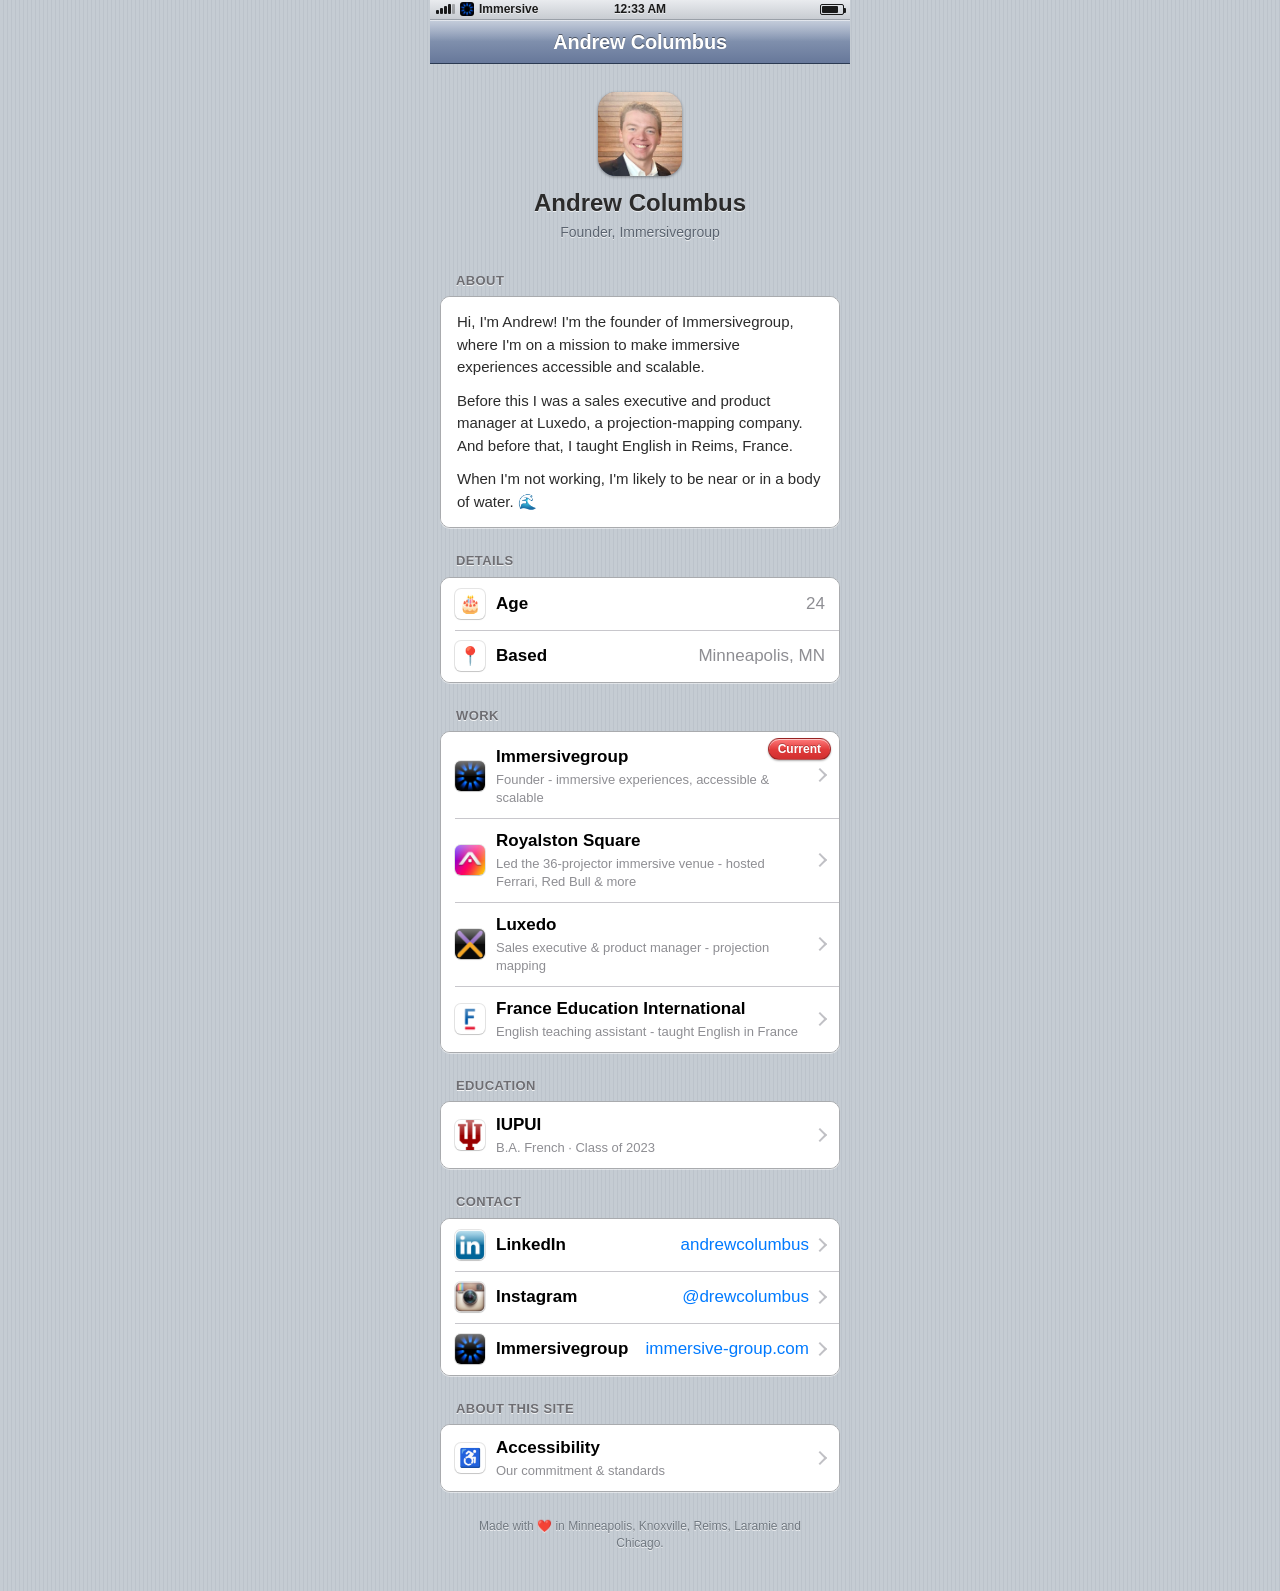
==== commit 0c7cbe47: "Add comprehensive accessibility support and statement Harden the iOS 6 personal site for keyboard, s" ====
--- a/index.html
+++ b/index.html
@@ -2,7 +2,7 @@
 <html lang="en">
 <head>
 <meta charset="utf-8">
-<meta name="viewport" content="width=device-width, initial-scale=1, maximum-scale=1, viewport-fit=cover">
+<meta name="viewport" content="width=device-width, initial-scale=1, viewport-fit=cover">
 <!-- Redirect the github.io host to the canonical custom domain (GitHub also does this server-side). -->
 <script>
   (function () {
@@ -31,10 +31,11 @@
 <link rel="stylesheet" href="styles.css">
 </head>
 <body>
+  <a class="skip-link" href="#main-content">Skip to content</a>
   <div class="screen">
 
-    <!-- Status bar -->
-    <div class="statusbar">
+    <!-- Status bar (decorative iOS chrome) -->
+    <div class="statusbar" aria-hidden="true">
       <div class="sb-left">
         <span class="signal"><i></i><i></i><i></i><i></i><i></i></span>
         <img class="carrier-logo" src="assets/immersivegroup.png" alt="">
@@ -45,171 +46,267 @@
     </div>
 
     <!-- Nav bar -->
-    <div class="navbar"><h1>Andrew Columbus</h1></div>
-
-    <div class="content">
+    <header class="navbar"><h1>Andrew Columbus</h1></header>
+
+    <main id="main-content" class="content">
 
       <!-- Profile header -->
       <div class="profile">
-        <div class="avatar">
-          <img id="headshot" alt="Andrew Columbus" style="display:none">
-          <span class="initials" id="initials">AC</span>
+        <div class="avatar" role="img" aria-label="Andrew Columbus">
+          <img id="headshot" alt="" style="display:none">
+          <span class="initials" id="initials" aria-hidden="true">AC</span>
         </div>
         <p class="name">Andrew Columbus</p>
         <p class="tagline">Founder, Immersivegroup</p>
       </div>
 
       <!-- About -->
-      <div class="section-header">About</div>
-      <div class="group">
-        <div class="cell prose">
-          <p>Hey, I'm Andrew. I'm the founder of Immersivegroup, where I'm
-          on a mission to make immersive experiences accessible and scalable.</p>
-          <p>Before this I was a sales executive and product manager at Luxedo,
-          a projection-mapping company. And before that, I taught English in
-          Reims, France.</p>
-          <p class="water">When I'm not working, I'm likely to be near or in a body of water. &#127754;</p>
-        </div>
-      </div>
+      <h2 class="section-header">About</h2>
+      <ul class="group" role="list">
+        <li>
+          <div class="cell prose">
+            <p>Hi, I'm Andrew! I'm the founder of Immersivegroup, where I'm
+            on a mission to make immersive experiences accessible and scalable.</p>
+            <p>Before this I was a sales executive and product manager at Luxedo,
+            a projection-mapping company. And before that, I taught English in
+            Reims, France.</p>
+            <p class="water">When I'm not working, I'm likely to be near or in a body of water. &#127754;</p>
+          </div>
+        </li>
+      </ul>
 
       <!-- Details -->
-      <div class="section-header">Details</div>
-      <div class="group">
-        <div class="cell iconcell" id="age-cell">
-          <span class="app-icon emoji">&#127874;</span>
-          <span class="label">Age</span>
-          <span class="value" id="age-value">--</span>
-        </div>
-        <div class="cell iconcell">
-          <span class="app-icon emoji">&#128205;</span>
-          <span class="label">Based</span>
-          <span class="value">Minneapolis, MN</span>
-        </div>
-      </div>
+      <h2 class="section-header">Details</h2>
+      <ul class="group" role="list">
+        <li>
+          <div class="cell iconcell" id="age-cell">
+            <span class="app-icon emoji" aria-hidden="true">&#127874;</span>
+            <span class="label">Age</span>
+            <span class="value" id="age-value">--</span>
+          </div>
+        </li>
+        <li>
+          <div class="cell iconcell">
+            <span class="app-icon emoji" aria-hidden="true">&#128205;</span>
+            <span class="label">Based</span>
+            <span class="value">Minneapolis, MN</span>
+          </div>
+        </li>
+      </ul>
 
       <!-- Work -->
-      <div class="section-header">Work</div>
-      <div class="group">
-        <a class="cell stack-badge disclosure" href="https://immersive-group.com" target="_blank" rel="noopener">
-          <span class="app-icon"><img class="fav" src="assets/immersivegroup.png" alt=""></span>
-          <span class="cell-text">
+      <h2 class="section-header">Work</h2>
+      <ul class="group" role="list">
+        <li>
+          <a class="cell stack-badge disclosure" href="https://immersive-group.com" target="_blank" rel="noopener">
+            <span class="app-icon"><img class="fav" src="assets/immersivegroup.png" alt=""></span>
+            <span class="cell-text">
+              <span class="label">Immersivegroup</span>
+              <span class="sub">Founder - immersive experiences, accessible &amp; scalable</span>
+            </span>
+            <span class="badge">Current</span>
+            <span class="sr-only"> (opens in a new tab)</span>
+          </a>
+        </li>
+        <li>
+          <button class="cell iconcell disclosure" id="royalston-cell" type="button" aria-haspopup="dialog" aria-label="Royalston Square - view links">
+            <span class="app-icon"><img class="fav" src="assets/anticstudios.png" alt=""></span>
+            <span class="cell-text">
+              <span class="label">Royalston Square</span>
+              <span class="sub">Led the 36-projector immersive venue - hosted Ferrari, Red Bull &amp; more</span>
+            </span>
+          </button>
+        </li>
+        <li>
+          <a class="cell iconcell disclosure" target="_blank" rel="noopener">
+            <span class="app-icon"><img class="fav" src="assets/luxedo.png" alt=""></span>
+            <span class="cell-text">
+              <span class="label">Luxedo</span>
+              <span class="sub">Sales executive &amp; product manager - projection mapping</span>
+            </span>
+            <span class="sr-only"> (opens in a new tab)</span>
+          </a>
+        </li>
+        <li>
+          <button class="cell iconcell disclosure" id="france-cell" type="button" aria-haspopup="dialog" aria-label="France Education International - view details">
+            <span class="app-icon"><img class="fav" src="assets/franceeducation.png" alt=""></span>
+            <span class="cell-text">
+              <span class="label">France Education International</span>
+              <span class="sub">English teaching assistant - taught English in France</span>
+            </span>
+          </button>
+        </li>
+      </ul>
+
+      <!-- Education -->
+      <h2 class="section-header">Education</h2>
+      <ul class="group" role="list">
+        <li>
+          <button class="cell iconcell disclosure" id="iupui-cell" type="button" aria-haspopup="dialog" aria-label="IUPUI - view details">
+            <span class="app-icon"><img class="fav" src="assets/iupui.png" alt="IUPUI"></span>
+            <span class="cell-text">
+              <span class="label">IUPUI</span>
+              <span class="sub">B.A. French &middot; Class of 2023</span>
+            </span>
+          </button>
+        </li>
+      </ul>
+
+      <!-- Contact -->
+      <h2 class="section-header">Contact</h2>
+      <ul class="group" role="list">
+        <li>
+          <a class="cell iconcell disclosure" href="https://www.linkedin.com/in/andrewcolumbus/" target="_blank" rel="noopener">
+            <span class="app-icon"><img class="fav" src="assets/linkedin.png" alt=""></span>
+            <span class="label">LinkedIn</span>
+            <span class="value">andrewcolumbus</span>
+            <span class="sr-only"> (opens in a new tab)</span>
+          </a>
+        </li>
+        <li>
+          <a class="cell iconcell disclosure" href="https://instagram.com/drewcolumbus" target="_blank" rel="noopener">
+            <span class="app-icon"><img class="fav" src="assets/instagram.png" alt=""></span>
+            <span class="label">Instagram</span>
+            <span class="value">@drewcolumbus</span>
+            <span class="sr-only"> (opens in a new tab)</span>
+          </a>
+        </li>
+        <li>
+          <a class="cell iconcell disclosure" href="https://immersive-group.com" target="_blank" rel="noopener">
+            <span class="app-icon"><img class="fav" src="assets/immersivegroup.png" alt=""></span>
             <span class="label">Immersivegroup</span>
-            <span class="sub">Founder - immersive experiences, accessible &amp; scalable</span>
-          </span>
-          <span class="badge">Current</span>
-        </a>
-        <a class="cell iconcell disclosure" id="royalston-cell" href="#" role="button" aria-label="Royalston Square - view links">
-          <span class="app-icon"><img class="fav" src="assets/anticstudios.png" alt=""></span>
-          <span class="cell-text">
-            <span class="label">Royalston Square</span>
-            <span class="sub">Led the 36-projector immersive venue - hosted Ferrari, Red Bull &amp; more</span>
-          </span>
-        </a>
-        <a class="cell iconcell disclosure" target="_blank" rel="noopener">
-          <span class="app-icon"><img class="fav" src="assets/luxedo.png" alt=""></span>
-          <span class="cell-text">
-            <span class="label">Luxedo</span>
-            <span class="sub">Sales executive &amp; product manager - projection mapping</span>
-          </span>
-        </a>
-        <a class="cell iconcell disclosure" id="france-cell" href="#" role="button" aria-label="France Education International - view details">
-          <span class="app-icon"><img class="fav" src="assets/franceeducation.png" alt=""></span>
-          <span class="cell-text">
-            <span class="label">France Education International</span>
-            <span class="sub">English teaching assistant - taught English in France</span>
-          </span>
-        </a>
-      </div>
-
-      <!-- Education -->
-      <div class="section-header">Education</div>
-      <div class="group">
-        <a class="cell iconcell disclosure" id="iupui-cell" href="#" role="button" aria-label="IUPUI - view details">
-          <span class="app-icon"><img class="fav" src="assets/iupui.png" alt="IUPUI"></span>
-          <span class="cell-text">
-            <span class="label">IUPUI</span>
-            <span class="sub">B.A. French &middot; Class of 2023</span>
-          </span>
-        </a>
-      </div>
-
-      <!-- Contact -->
-      <div class="section-header">Contact</div>
-      <div class="group">
-        <a class="cell iconcell disclosure" href="https://www.linkedin.com/in/andrewcolumbus/" target="_blank" rel="noopener">
-          <span class="app-icon"><img class="fav" src="assets/linkedin.png" alt=""></span>
-          <span class="label">LinkedIn</span>
-          <span class="value">andrewcolumbus</span>
-        </a>
-        <a class="cell iconcell disclosure" href="https://instagram.com/drewcolumbus" target="_blank" rel="noopener">
-          <span class="app-icon"><img class="fav" src="assets/instagram.png" alt=""></span>
-          <span class="label">Instagram</span>
-          <span class="value">@drewcolumbus</span>
-        </a>
-        <a class="cell iconcell disclosure" href="https://immersive-group.com" target="_blank" rel="noopener">
-          <span class="app-icon"><img class="fav" src="assets/immersivegroup.png" alt=""></span>
-          <span class="label">Immersivegroup</span>
-          <span class="value">immersive-group.com</span>
-        </a>
-      </div>
-
-      <div class="footer">
+            <span class="value">immersive-group.com</span>
+            <span class="sr-only"> (opens in a new tab)</span>
+          </a>
+        </li>
+      </ul>
+
+      <!-- About this site -->
+      <h2 class="section-header">About this site</h2>
+      <ul class="group" role="list">
+        <li>
+          <button class="cell iconcell disclosure" id="a11y-cell" type="button" aria-haspopup="dialog" aria-label="Accessibility statement">
+            <span class="app-icon emoji" aria-hidden="true">&#9855;</span>
+            <span class="cell-text">
+              <span class="label">Accessibility</span>
+              <span class="sub">Our commitment &amp; standards</span>
+            </span>
+          </button>
+        </li>
+      </ul>
+
+      <footer class="footer">
         <p>Made with &#10084;&#65039; in Minneapolis, Knoxville, Reims, Laramie and Chicago.</p>
-      </div>
-
-    </div>
+      </footer>
+
+    </main>
 
     <!-- Royalston Square drill-down submenu (iOS push navigation) -->
-    <div class="detail-view" id="royalston-detail" aria-hidden="true">
+    <section class="detail-view" id="royalston-detail" role="dialog" aria-modal="true" aria-labelledby="royalston-title" aria-hidden="true">
       <div class="navbar">
         <button class="back-btn" id="royalston-back" type="button">Work</button>
-        <h1>Royalston Square</h1>
+        <h1 id="royalston-title">Royalston Square</h1>
       </div>
       <div class="content">
-        <div class="section-header">Press &amp; Links</div>
-        <div class="group">
-          <a class="cell iconcell disclosure" href="https://eventsbyentourage.com/weddings/the-royalston/" target="_blank" rel="noopener">
-            <span class="app-icon"><img class="fav" src="assets/entourage.svg" alt=""></span>
-            <span class="cell-text">
-              <span class="label">Events by Entourage</span>
-              <span class="sub">The Royalston - weddings &amp; events</span>
-            </span>
-          </a>
-          <a class="cell iconcell disclosure" href="https://northloop.org/immersive-entertainment-venue-now-booking-special-events/" target="_blank" rel="noopener">
-            <span class="app-icon"><img class="fav" src="assets/northloop.png" alt=""></span>
-            <span class="cell-text">
-              <span class="label">North Loop</span>
-              <span class="sub">Immersive entertainment venue now booking</span>
-            </span>
-          </a>
-          <a class="cell iconcell disclosure" href="https://kstp.com/kstp-news/top-news/new-event-venue-brings-a-taste-of-vegas-to-minneapolis/" target="_blank" rel="noopener">
-            <span class="app-icon"><img class="fav" src="assets/kstp.png" alt=""></span>
-            <span class="cell-text">
-              <span class="label">KSTP 5 Eyewitness News</span>
-              <span class="sub">A taste of Vegas comes to Minneapolis</span>
-            </span>
-          </a>
-        </div>
-      </div>
-    </div>
+        <h2 class="section-header">Press &amp; Links</h2>
+        <ul class="group" role="list">
+          <li>
+            <a class="cell iconcell disclosure" href="https://eventsbyentourage.com/weddings/the-royalston/" target="_blank" rel="noopener">
+              <span class="app-icon"><img class="fav" src="assets/entourage.svg" alt=""></span>
+              <span class="cell-text">
+                <span class="label">Events by Entourage</span>
+                <span class="sub">The Royalston - weddings &amp; events</span>
+              </span>
+              <span class="sr-only"> (opens in a new tab)</span>
+            </a>
+          </li>
+          <li>
+            <a class="cell iconcell disclosure" href="https://northloop.org/immersive-entertainment-venue-now-booking-special-events/" target="_blank" rel="noopener">
+              <span class="app-icon"><img class="fav" src="assets/northloop.png" alt=""></span>
+              <span class="cell-text">
+                <span class="label">North Loop</span>
+                <span class="sub">Immersive entertainment venue now booking</span>
+              </span>
+              <span class="sr-only"> (opens in a new tab)</span>
+            </a>
+          </li>
+          <li>
+            <a class="cell iconcell disclosure" href="https://kstp.com/kstp-news/top-news/new-event-venue-brings-a-taste-of-vegas-to-minneapolis/" target="_blank" rel="noopener">
+              <span class="app-icon"><img class="fav" src="assets/kstp.png" alt=""></span>
+              <span class="cell-text">
+                <span class="label">KSTP 5 Eyewitness News</span>
+                <span class="sub">A taste of Vegas comes to Minneapolis</span>
+              </span>
+              <span class="sr-only"> (opens in a new tab)</span>
+            </a>
+          </li>
+        </ul>
+      </div>
+    </section>
+
+    <!-- Accessibility statement drill-down (iOS push navigation) -->
+    <section class="detail-view" id="a11y-detail" role="dialog" aria-modal="true" aria-labelledby="a11y-title" aria-hidden="true">
+      <div class="navbar">
+        <button class="back-btn" id="a11y-back" type="button">Back</button>
+        <h1 id="a11y-title">Accessibility</h1>
+      </div>
+      <div class="content">
+        <ul class="group" role="list">
+          <li>
+            <div class="cell prose">
+              <p>I want everyone to be able to use this site, including people who
+              rely on assistive technology.</p>
+            </div>
+          </li>
+        </ul>
+
+        <h2 class="section-header">What are we doing?</h2>
+        <ul class="group" role="list">
+          <li>
+            <div class="cell prose">
+              <p>This site aims to follow the Web Content Accessibility Guidelines
+              (WCAG) 2.2 at Level AA. It uses semantic landmarks and headings, works
+              fully from the keyboard, keeps focus inside dialogs and returns it when
+              they close, labels every icon and image, respects your system
+              &ldquo;reduce motion&rdquo; setting, and supports browser zoom and text
+              resizing.</p>
+            </div>
+          </li>
+        </ul>
+
+        <h2 class="section-header">How are we doing?</h2>
+        <ul class="group" role="list">
+          <li>
+            <div class="cell prose">
+              <p>Most of the experience meets that bar. Because the design recreates
+              the look of iOS 6, a few labels and secondary lines keep the original
+              low-contrast gray styling and may not reach AA contrast &mdash; that's a
+              deliberate aesthetic choice. All content stays readable with browser
+              zoom, and every control is keyboard- and screen-reader-accessible. I keep
+              working to improve it.</p>
+            </div>
+          </li>
+        </ul>
+      </div>
+    </section>
   </div>
 
   <!-- IUPUI popup -->
   <div class="modal-backdrop" id="iupui-modal" aria-hidden="true">
-    <div class="alert" role="dialog" aria-modal="true" aria-label="IUPUI">
-      <img class="alert-logo" src="assets/IUPUI.jpeg" alt="IUPUI">
-      <div class="alert-title">IUPUI</div>
-      <div class="alert-msg">Indiana University&ndash;Purdue University Indianapolis<br>B.A. French &middot; Class of 2023</div>
+    <div class="alert" role="dialog" aria-modal="true" aria-labelledby="iupui-title" aria-describedby="iupui-desc">
+      <img class="alert-logo" src="assets/IUPUI.jpeg" alt="">
+      <div class="alert-title" id="iupui-title">IUPUI</div>
+      <div class="alert-msg" id="iupui-desc">Indiana University&ndash;Purdue University Indianapolis<br>B.A. French &middot; Class of 2023</div>
       <button class="alert-btn" id="iupui-close" type="button">OK</button>
     </div>
   </div>
 
   <!-- France Education International popup -->
   <div class="modal-backdrop" id="france-modal" aria-hidden="true">
-    <div class="alert" role="dialog" aria-modal="true" aria-label="France Education International">
-      <img class="alert-logo" src="assets/france.jpeg" alt="France Education International">
-      <div class="alert-title">France Education International</div>
-      <div class="alert-msg">English teaching assistant</div>
+    <div class="alert" role="dialog" aria-modal="true" aria-labelledby="france-title" aria-describedby="france-desc">
+      <img class="alert-logo" src="assets/france.jpeg" alt="">
+      <div class="alert-title" id="france-title">France Education International</div>
+      <div class="alert-msg" id="france-desc">English teaching assistant</div>
       <button class="alert-btn" id="france-close" type="button">OK</button>
     </div>
   </div>
--- a/styles.css
+++ b/styles.css
@@ -170,12 +170,16 @@
 }
 .group {
   margin: 0 10px;
+  padding: 0;
+  list-style: none;
   background: var(--cell-bg);
   border-radius: var(--radius);
   border: 1px solid #a9abae;
   box-shadow: 0 1px 0 rgba(255,255,255,0.5);
   overflow: hidden;
 }
+/* The grouped rows are real <ul><li> lists; the <li> is a transparent wrapper. */
+.group > li { display: block; }
 
 .cell {
   display: flex;
@@ -187,8 +191,8 @@
   text-decoration: none;
   color: var(--text);
 }
-/* hairline separator inset from the left, iOS style */
-.cell + .cell::before {
+/* hairline separator inset from the left, iOS style (cells are wrapped in <li>) */
+li + li > .cell::before {
   content: "";
   position: absolute; left: 14px; right: 0; top: 0;
   height: 1px; background: var(--separator);
@@ -205,8 +209,8 @@
 a.cell .value { color: var(--text-blue); }
 
 /* disclosure chevron */
-a.cell.disclosure { padding-right: 30px; }
-a.cell.disclosure::after {
+a.cell.disclosure, button.cell.disclosure { padding-right: 30px; }
+a.cell.disclosure::after, button.cell.disclosure::after {
   content: "";
   position: absolute; right: 14px; top: 50%;
   width: 8px; height: 8px; margin-top: -5px;
@@ -214,13 +218,17 @@
   border-top: 2px solid #c0c0c5;
   transform: rotate(45deg);
 }
-/* active highlight (touch / hover) */
-a.cell:active, a.cell.tapped {
+/* active highlight (touch / hover / keyboard activate) */
+a.cell:active, a.cell.tapped,
+button.cell:active, button.cell.tapped {
   background: var(--cell-bg-active);
 }
 a.cell:active .label, a.cell.tapped .label,
-a.cell:active .value, a.cell.tapped .value { color: #fff; }
-a.cell:active::after, a.cell.tapped::after { border-color: #fff; }
+a.cell:active .value, a.cell.tapped .value,
+button.cell:active .label, button.cell.tapped .label,
+button.cell:active .value, button.cell.tapped .value { color: #fff; }
+a.cell:active::after, a.cell.tapped::after,
+button.cell:active::after, button.cell.tapped::after { border-color: #fff; }
 
 /* Age cell is only interactive on the actual birthday (June 8) */
 .cell.birthday-cell { cursor: pointer; }
@@ -299,7 +307,8 @@
 .cell.iconcell .cell-text { display: flex; flex-direction: column; min-width: 0; }
 .cell.iconcell .label { font-weight: 600; }
 .cell.iconcell .sub { font-size: 13px; color: var(--text-detail); margin-top: 2px; }
-a.cell.iconcell:active .sub, a.cell.iconcell.tapped .sub { color: rgba(255,255,255,0.85); }
+a.cell.iconcell:active .sub, a.cell.iconcell.tapped .sub,
+button.cell.iconcell:active .sub, button.cell.iconcell.tapped .sub { color: rgba(255,255,255,0.85); }
 
 /* ---------- Drill-down detail view (iOS push navigation) ---------- */
 .detail-view {
@@ -319,17 +328,22 @@
 .detail-view.open { transform: translateX(0); }
 body.modal-open { overflow: hidden; }
 
-/* iOS 6 back button: one cohesive glossy pentagon (reusable standard).
-   The element itself is the dark 1px border; the ::before is the glossy
-   gradient inset 1px inside the same clipped shape, so the arrow point and
-   the body share a single continuous gloss with no seam. */
+/* iOS 6 back button (reusable standard): glossy rounded body + a rotated
+   "diamond" tail for the arrow point. The body uses a top-to-bottom two-tone
+   gloss; the diamond uses the SAME gloss rotated -45deg in its local space so
+   that, once the diamond itself is rotated +45deg, the sheen lines up with the
+   body and the whole pentagon reads as one continuous glossy, rounded shape. */
 .navbar { position: relative; }
 .back-btn {
-  --back-arrow: 11px;            /* how far the point juts left of the body */
+  /* shared two-tone iOS 6 gloss, reused by the body and the arrow tail */
+  --back-gloss-top: #9aa9c2;
+  --back-gloss-hi:  #8395b2;
+  --back-gloss-lo:  #6a7c9e;
+  --back-gloss-bot: #5d6e91;
   position: absolute;
-  left: 9px; top: 7px;
+  left: 17px; top: 7px;          /* 17px leaves room for the arrow at left: -10px */
   height: 30px;
-  padding: 0 11px 0 19px;        /* extra left padding clears the arrow point */
+  padding: 0 11px;
   display: inline-flex;
   align-items: center;
   font-family: inherit;
@@ -339,22 +353,31 @@
   color: #fff;
   text-shadow: 0 -1px 0 rgba(0,0,0,0.45);
   cursor: pointer;
-  border: 0;
-  background: var(--navbar-border);
-  -webkit-clip-path: polygon(var(--back-arrow) 0, 100% 0, 100% 100%, var(--back-arrow) 100%, 0 50%);
-          clip-path: polygon(var(--back-arrow) 0, 100% 0, 100% 100%, var(--back-arrow) 100%, 0 50%);
-}
+  border: 1px solid var(--navbar-border);
+  border-radius: 5px;
+  background: linear-gradient(to bottom,
+    var(--back-gloss-top) 0%, var(--back-gloss-hi) 49%,
+    var(--back-gloss-lo) 51%, var(--back-gloss-bot) 100%);
+  box-shadow: inset 0 1px 0 rgba(255,255,255,0.5);
+}
+/* arrow tail: a rounded square rotated 45deg, sharing the body's gloss */
 .back-btn::before {
   content: "";
   position: absolute;
-  inset: 1px;
-  z-index: -1;
-  background: linear-gradient(to bottom, #8b9ab3 0%, #6c7d9e 50%, #5e6f92 100%);
-  box-shadow: inset 0 1px 0 rgba(255,255,255,0.45);
-  -webkit-clip-path: polygon(var(--back-arrow) 0, 100% 0, 100% 100%, var(--back-arrow) 100%, 0 50%);
-          clip-path: polygon(var(--back-arrow) 0, 100% 0, 100% 100%, var(--back-arrow) 100%, 0 50%);
-}
-.back-btn:active::before { filter: brightness(0.9); }
+  left: -10px; top: 50%;
+  width: 18px; height: 18px;
+  margin-top: -9px;
+  border-left: 1px solid var(--navbar-border);
+  border-bottom: 1px solid var(--navbar-border);
+  border-radius: 0 0 0 4px;       /* rounds the outer (left) point */
+  transform: rotate(45deg);
+  /* 135deg here == "to bottom" after the +45deg rotation, so the gloss split
+     stays horizontal and meets the body's split seamlessly */
+  background: linear-gradient(135deg,
+    var(--back-gloss-top) 0%, var(--back-gloss-hi) 49%,
+    var(--back-gloss-lo) 51%, var(--back-gloss-bot) 100%);
+}
+.back-btn:active { filter: brightness(0.9); }
 
 /* ---------- Footer ---------- */
 .footer {
@@ -450,6 +473,12 @@
 @media (prefers-reduced-motion: reduce) {
   #toast { transition: opacity 0.2s ease; }
   #toast.show { transform: translateX(-50%) translateY(0); }
+  /* No slide for the drill-down screens or pop/fade for the alerts. */
+  .detail-view { transition: none; }
+  .modal-backdrop { transition: none; }
+  .alert { transition: none; transform: none; }
+  .modal-backdrop.open .alert { transform: none; }
+  .skip-link { transition: none; }
 }
 
 /* ---------- Touch (mobile) devices: hide the faux iOS status bar ---------- */
@@ -469,3 +498,70 @@
   .alert { width: 340px; }
   .alert-logo { max-height: 260px; }
 }
+
+/* ============================================================
+   Accessibility utilities (added without altering the resting look)
+   ============================================================ */
+
+/* Available to screen readers, hidden visually (skip-link text, "new tab" hints) */
+.sr-only {
+  position: absolute !important;
+  width: 1px; height: 1px;
+  padding: 0; margin: -1px;
+  overflow: hidden;
+  clip: rect(0, 0, 0, 0);
+  white-space: nowrap;
+  border: 0;
+}
+
+/* Skip link: off-screen until it receives keyboard focus */
+.skip-link {
+  position: fixed;
+  top: 8px; left: 8px;
+  z-index: 1000;
+  padding: 10px 16px;
+  background: #0a60ff;
+  color: #fff;
+  font-size: 15px; font-weight: 700;
+  text-decoration: none;
+  border-radius: 8px;
+  box-shadow: 0 2px 8px rgba(0,0,0,0.4);
+  transform: translateY(-150%);
+  transition: transform 0.15s ease;
+}
+.skip-link:focus { transform: translateY(0); }
+
+/* In-page triggers are real <button>s styled exactly like the link cells */
+button.cell {
+  -webkit-appearance: none;
+  appearance: none;
+  width: 100%;
+  margin: 0;
+  border: 0;
+  font: inherit;
+  text-align: left;
+  color: inherit;
+  cursor: pointer;
+}
+
+/* Visible focus ring for keyboard users only (never on mouse/touch).
+   Cells live inside an overflow:hidden group, so their ring is inset. */
+a.cell:focus-visible,
+button.cell:focus-visible,
+.cell.birthday-cell:focus-visible {
+  outline: 3px solid #0a60ff;
+  outline-offset: -3px;
+}
+.back-btn:focus-visible,
+.alert-btn:focus-visible,
+.skip-link:focus-visible {
+  outline: 3px solid #0a60ff;
+  outline-offset: 2px;
+}
+/* Keep the ring legible once the row turns blue while activating */
+a.cell:focus-visible:active,
+button.cell:focus-visible:active,
+a.cell.tapped:focus-visible,
+button.cell.tapped:focus-visible {
+  outline-color: #fff;
+}
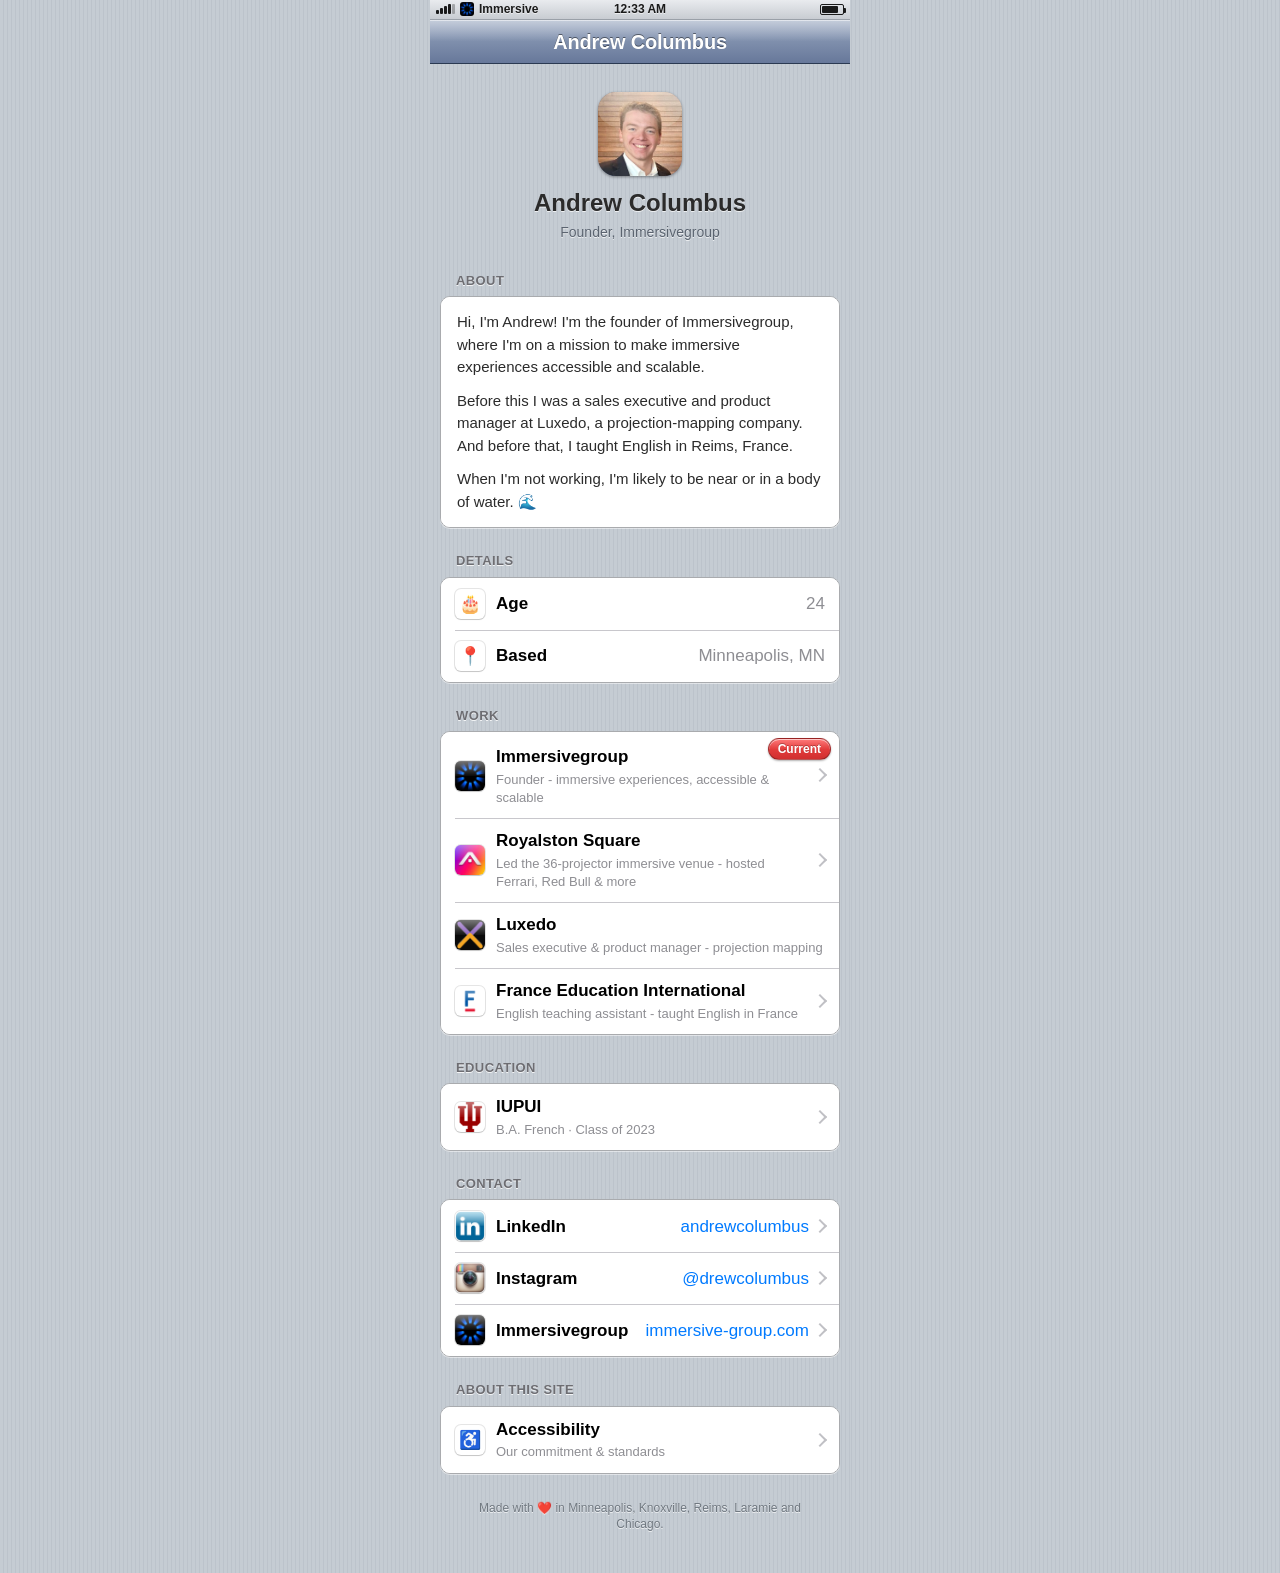
==== commit 2ec4b663: "Remove Luxedo website link; keep row as non-clickable" ====
--- a/index.html
+++ b/index.html
@@ -118,14 +118,13 @@
           </button>
         </li>
         <li>
-          <a class="cell iconcell disclosure" target="_blank" rel="noopener">
+          <div class="cell iconcell">
             <span class="app-icon"><img class="fav" src="assets/luxedo.png" alt=""></span>
             <span class="cell-text">
               <span class="label">Luxedo</span>
               <span class="sub">Sales executive &amp; product manager - projection mapping</span>
             </span>
-            <span class="sr-only"> (opens in a new tab)</span>
-          </a>
+          </div>
         </li>
         <li>
           <button class="cell iconcell disclosure" id="france-cell" type="button" aria-haspopup="dialog" aria-label="France Education International - view details">
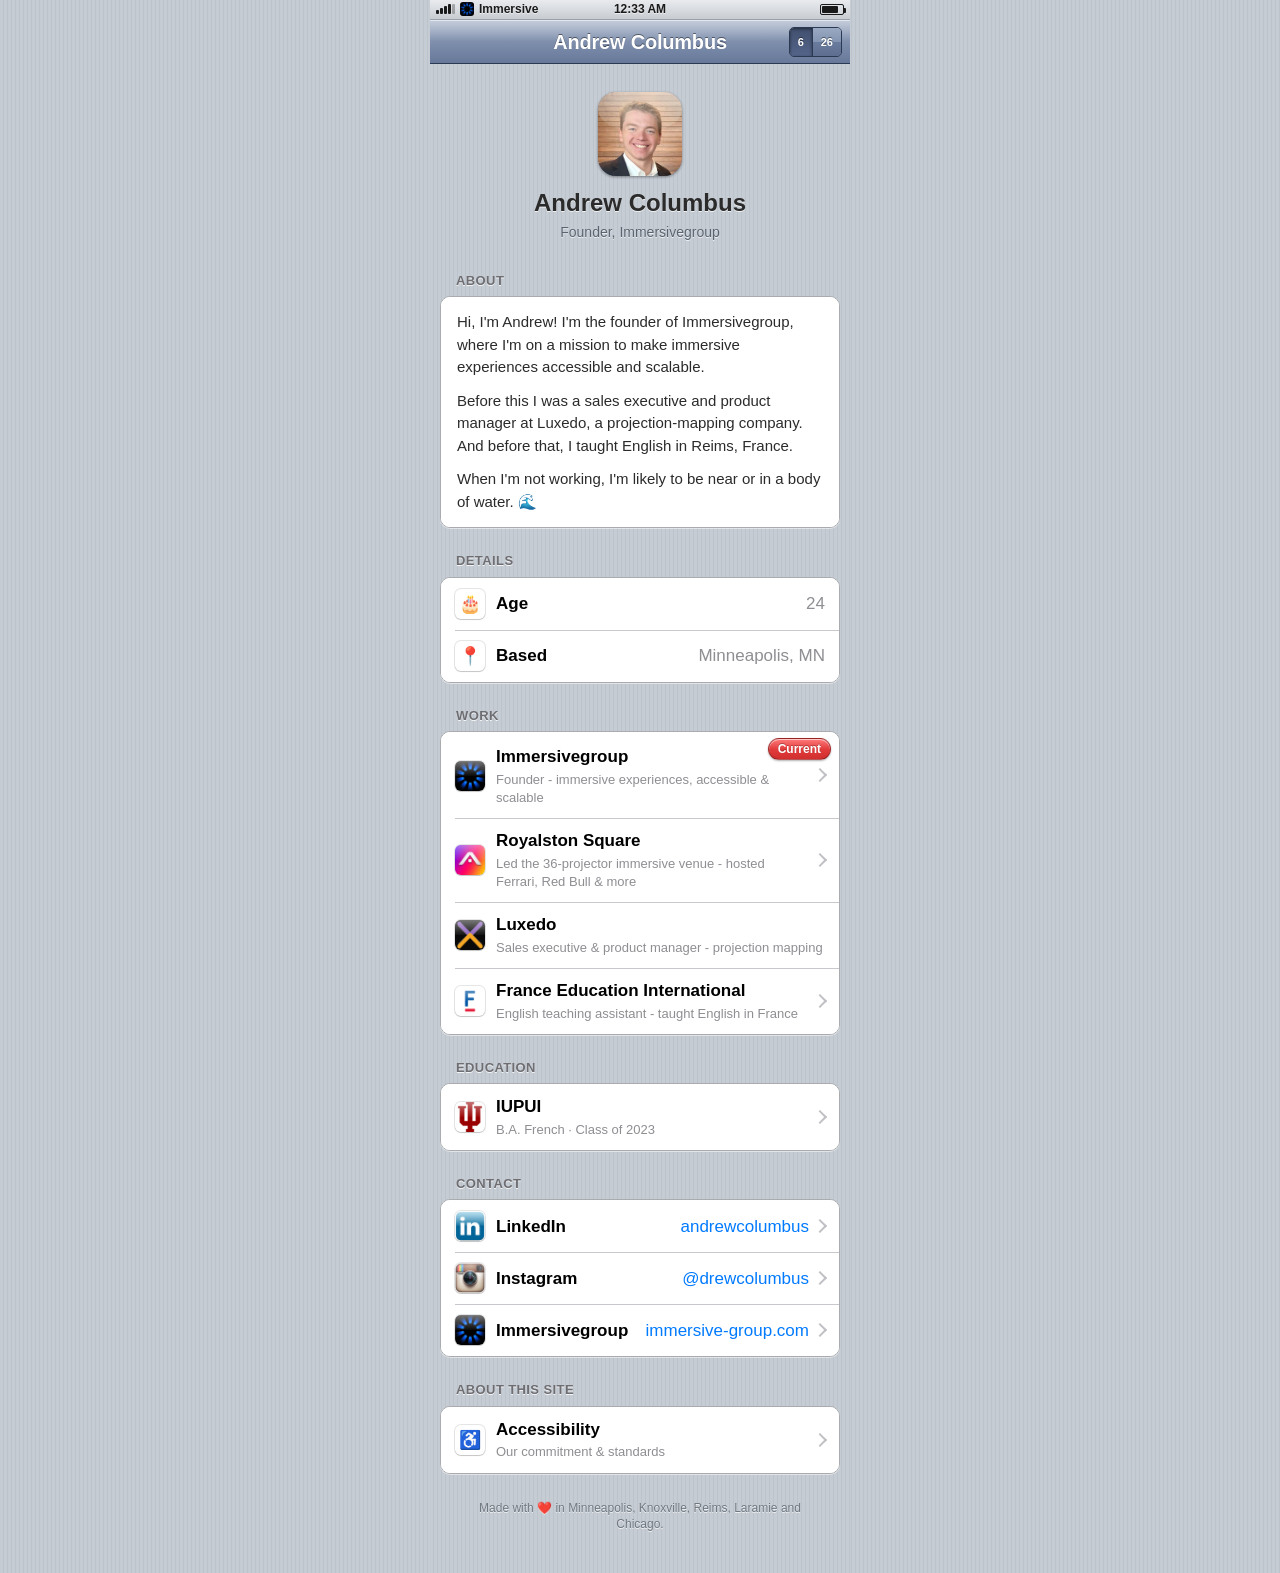
==== commit 31c4ab5f: "Add Liquid Glass (iOS 26) theme with live segmented toggle A second look sharing one DOM, selected b" ====
--- a/index.html
+++ b/index.html
@@ -11,10 +11,20 @@
     }
   })();
 </script>
+<!-- Apply the saved theme before first paint so a saved Glass preference never flashes
+     iOS 6. Runs after the redirect guard; defaults to iOS 6 (incl. private-mode storage). -->
+<script>
+  (function () {
+    var t = "ios";
+    try { if (localStorage.getItem("acsite.theme") === "glass") t = "glass"; } catch (e) {}
+    document.documentElement.classList.add(t === "glass" ? "theme-glass" : "theme-ios");
+  })();
+</script>
 <link rel="canonical" href="https://andrewcolumbus.me/">
 <title>Andrew Columbus</title>
 <meta name="description" content="Andrew Columbus - founder of Immersivegroup, making immersive experiences accessible and scalable.">
 <meta name="theme-color" content="#67789a">
+<meta name="color-scheme" content="light dark">
 
 <!-- Open Graph / sharing -->
 <meta property="og:type" content="website">
@@ -29,6 +39,8 @@
 <link rel="icon" href="data:image/svg+xml,%3Csvg xmlns='http://www.w3.org/2000/svg' viewBox='0 0 64 64'%3E%3Cdefs%3E%3ClinearGradient id='g' x1='0' y1='0' x2='0' y2='1'%3E%3Cstop offset='0' stop-color='%238fa3c4'/%3E%3Cstop offset='1' stop-color='%23566a8e'/%3E%3C/linearGradient%3E%3C/defs%3E%3Crect width='64' height='64' rx='14' fill='url(%23g)'/%3E%3Ctext x='32' y='46' font-family='Helvetica,Arial' font-size='42' font-weight='bold' fill='%23fff' text-anchor='middle'%3EA%3C/text%3E%3C/svg%3E">
 
 <link rel="stylesheet" href="styles.css">
+<!-- Liquid Glass theme (only active when <html> has class "theme-glass"; see glass/glass.js) -->
+<link rel="stylesheet" href="glass/glass.css">
 </head>
 <body>
   <a class="skip-link" href="#main-content">Skip to content</a>
@@ -39,14 +51,24 @@
       <div class="sb-left">
         <span class="signal"><i></i><i></i><i></i><i></i><i></i></span>
         <img class="carrier-logo" src="assets/immersivegroup.png" alt="">
-        <span>Immersive</span>
+        <span class="carrier-name">Immersive</span>
+        <span class="wifi" aria-hidden="true"></span>
       </div>
       <div class="sb-time" id="sb-time">9:41 AM</div>
+      <div class="dynamic-island" aria-hidden="true"></div>
       <div class="battery"><span></span></div>
     </div>
 
     <!-- Nav bar -->
-    <header class="navbar"><h1>Andrew Columbus</h1></header>
+    <header class="navbar">
+      <h1>Andrew Columbus</h1>
+      <!-- Theme switch: iOS 6 ↔ Liquid Glass. Wired + state-synced by glass/glass.js.
+           Lives in header.navbar only (drill-down navbars are div.navbar). -->
+      <div class="theme-toggle" role="radiogroup" aria-label="Theme">
+        <button type="button" class="seg" role="radio" data-theme="ios" aria-checked="true" tabindex="0" aria-label="iOS 6 theme">6</button>
+        <button type="button" class="seg" role="radio" data-theme="glass" aria-checked="false" tabindex="-1" aria-label="iOS 26 Liquid Glass theme">26</button>
+      </div>
+    </header>
 
     <main id="main-content" class="content">
 
@@ -315,5 +337,8 @@
   <canvas id="confetti" aria-hidden="true"></canvas>
 
   <script src="main.js"></script>
+  <!-- Liquid Glass theme: toggle wiring, persistence, and the gated effect layer.
+       Always loaded; its effects activate only in Glass mode. main.js is untouched. -->
+  <script src="glass/glass.js"></script>
 </body>
 </html>
--- a/styles.css
+++ b/styles.css
@@ -100,6 +100,9 @@
   width: 2px; height: 5px; background: #1a1a1a; border-radius: 0 1px 1px 0;
 }
 .battery span { display: block; height: 100%; width: 82%; background: #1a1a1a; border-radius: 1px; }
+/* Modern status-bar parts (Wi-Fi glyph + Dynamic Island) used only by the
+   Liquid Glass / iOS 26 theme; the iOS 6 status bar never shows them. */
+.wifi, .dynamic-island { display: none; }
 
 /* ---------- Nav bar ---------- */
 .navbar {
@@ -118,6 +121,57 @@
   color: #ffffff;
   text-shadow: 0 -1px 0 rgba(0,0,0,0.45);
   letter-spacing: -0.2px;
+}
+
+/* ---------- Theme switch — iOS 6 segmented control (nav bar right slot) ----------
+   Lives only in the page header (header.navbar, which is position:relative). The
+   drill-down navbars are div.navbar and never receive this control. glass/glass.js
+   wires it and keeps aria-checked/tabindex in sync with the active theme. */
+.theme-toggle {
+  position: absolute;
+  right: 8px;
+  top: 7px;
+  height: 30px;
+  display: inline-flex;
+  border: 1px solid var(--navbar-border);
+  border-radius: 5px;
+  overflow: hidden;
+  box-shadow: inset 0 1px 0 rgba(255,255,255,0.4);
+}
+.theme-toggle .seg {
+  -webkit-appearance: none;
+  appearance: none;
+  margin: 0;
+  border: 0;
+  padding: 0 8px;
+  font-family: inherit;
+  font-size: 11px;
+  font-weight: 700;
+  line-height: 28px;
+  color: #fff;
+  text-shadow: 0 -1px 0 rgba(0,0,0,0.45);
+  white-space: nowrap;
+  cursor: pointer;
+  /* unselected segment: the same two-tone gloss as the iOS 6 back button */
+  background: linear-gradient(to bottom,
+    #9aa9c2 0%, #8395b2 49%, #6a7c9e 51%, #5d6e91 100%);
+}
+.theme-toggle .seg + .seg {
+  border-left: 1px solid var(--navbar-border);
+}
+/* selected segment reads "pressed in" — darker + inset, classic iOS 6 segmented control */
+.theme-toggle .seg[aria-checked="true"] {
+  background: linear-gradient(to bottom, #41506e 0%, #54648a 100%);
+  box-shadow: inset 0 1px 3px rgba(0,0,0,0.5);
+}
+.theme-toggle .seg:focus-visible {
+  outline: 2px solid #0a60ff;
+  outline-offset: -2px;
+}
+/* Keep the centered title clear of the toggle on narrow phones. */
+@media (max-width: 380px) {
+  .navbar h1 { font-size: 17px; }
+  .theme-toggle .seg { font-size: 10px; padding: 0 6px; }
 }
 
 /* ---------- Scrollable content ---------- */
--- a/glass/glass.css
+++ b/glass/glass.css
@@ -0,0 +1,615 @@
+/* ============================================================================
+   Liquid Glass 2026 — alternate theme for andrewcolumbus.me
+
+   Layers a modern "Liquid Glass" look (Apple iOS 26 design language: translucent
+   frosted panels, specular edge highlights, depth, a vivid backdrop showing
+   through) on top of the existing iOS 6 site. The DOM is shared; this stylesheet
+   only restyles it.
+
+   How it stays contained / wins the cascade:
+     • Every rule is scoped under `html.theme-glass …`, so it applies ONLY in
+       Glass mode and outranks the single-class iOS 6 rules in styles.css.
+     • Loaded AFTER styles.css. No !important.
+
+   Interface with glass/glass.js (the only coupling between CSS and JS):
+     • html.theme-glass / html.theme-ios  — the active theme (class on <html>)
+     • --px / --py   percentages, set by JS on the `.group` under the pointer,
+                     consumed by `.group::before` (the tracking specular highlight)
+     • --scrolly     px, set by JS on <html>, consumed by the mesh for parallax
+
+   Light + dark are automatic via prefers-color-scheme. All motion is disabled
+   under prefers-reduced-motion (here AND in glass.js).
+   ============================================================================ */
+
+/* ---------------------------------------------------------------------------
+   Tokens — dark is the default Glass palette; light overrides further down.
+   --------------------------------------------------------------------------- */
+html.theme-glass {
+  color-scheme: dark;
+
+  /* Redefine the iOS vars that resting rules already consume, so .group/.cell/
+     .value/.sub/separators/back-button adopt Glass automatically. */
+  --text: rgba(255, 255, 255, 0.96);
+  --text-detail: rgba(232, 238, 255, 0.74);
+  --text-blue: #8cc2ff;                   /* bright sky-azure link color (clears AA over the navy panel + brightest blue blob) */
+  --section-header: rgba(232, 238, 255, 0.82);
+  --separator: rgba(255, 255, 255, 0.14);
+  --cell-bg: transparent;                 /* the .group panel is the frosted surface */
+  --cell-bg-active: rgba(46, 139, 255, 0.30);   /* electric-azure active row */
+  --radius: 16px;                         /* softer, more concentric corners */
+  --back-gloss-top: rgba(255, 255, 255, 0.22);
+  --back-gloss-hi:  rgba(255, 255, 255, 0.15);
+  --back-gloss-lo:  rgba(255, 255, 255, 0.10);
+  --back-gloss-bot: rgba(255, 255, 255, 0.06);
+
+  /* Glass-only tokens */
+  --g-blur: 22px;
+  --g-sat: 165%;
+  --g-panel-fill: rgba(255, 255, 255, 0.10);
+  --g-panel-fill-strong: rgba(22, 28, 52, 0.74);   /* behind text — opaque enough to clear AA over the brightest mesh blob */
+  --g-chip: rgba(16, 20, 38, 0.74);                /* substrate for on-mesh labels (section headers, footer) */
+  --g-edge: rgba(255, 255, 255, 0.55);             /* top specular edge highlight */
+  --g-edge-soft: rgba(255, 255, 255, 0.16);
+  --g-depth: 0 10px 30px rgba(6, 9, 20, 0.5);
+  --g-spec: rgba(255, 255, 255, 0.85);             /* pointer-tracked highlight core */
+  --g-text-scrim: 0 1px 6px rgba(0, 0, 0, 0.45);   /* keeps text on the bare mesh legible */
+  --g-accent-fill: rgba(46, 139, 255, 0.34);
+  --g-accent-fill-strong: rgba(46, 139, 255, 0.50);
+  --g-alert-fill: rgba(20, 26, 48, 0.74);
+  --g-screen-fill: rgba(12, 16, 30, 0.84);         /* drill-down covers the main screen */
+  --g-solid-fallback: rgba(20, 26, 48, 0.94);      /* @supports no-backdrop-filter */
+
+  /* Mesh palette (dark): dark-navy base, blue-only glow (electric azure → royal → sky) */
+  --mesh-base: #070b18;
+  --mesh-1: #2e8bff;   /* electric azure — primary glow */
+  --mesh-2: #1e6bff;   /* royal blue — depth variety */
+  --mesh-3: #4f9dff;   /* lighter sky-azure */
+  --mesh-4: #1aa6ff;   /* azure-cyan — still reads blue, keeps the mesh lively */
+
+  /* Pointer position defaults (glass.js overrides on the hovered .group) */
+  --px: 50%;
+  --py: 0%;
+
+  background: var(--mesh-base);            /* ultimate backstop behind the mesh */
+}
+
+@media (prefers-color-scheme: light) {
+  html.theme-glass {
+    color-scheme: light;
+
+    --text: rgba(17, 22, 40, 0.96);
+    --text-detail: rgba(40, 48, 70, 0.72);
+    --text-blue: #0060d0;                /* darker than system blue so 17px link values clear AA on the light panel */
+    --section-header: rgba(40, 48, 70, 0.74);
+    --separator: rgba(20, 24, 40, 0.12);
+    --cell-bg-active: rgba(10, 132, 255, 0.16);
+
+    --g-panel-fill: rgba(255, 255, 255, 0.45);
+    --g-panel-fill-strong: rgba(255, 255, 255, 0.74);
+    --g-chip: rgba(255, 255, 255, 0.78);
+    --g-edge: rgba(255, 255, 255, 0.9);
+    --g-edge-soft: rgba(255, 255, 255, 0.6);
+    --g-depth: 0 10px 30px rgba(40, 50, 90, 0.18);
+    --g-spec: rgba(255, 255, 255, 0.95);
+    --g-text-scrim: 0 1px 6px rgba(255, 255, 255, 0.7);
+    --g-accent-fill: rgba(10, 132, 255, 0.20);
+    --g-accent-fill-strong: rgba(10, 132, 255, 0.34);
+    --g-alert-fill: rgba(255, 255, 255, 0.84);
+    --g-screen-fill: rgba(244, 247, 255, 0.92);
+    --g-solid-fallback: rgba(248, 250, 255, 0.96);
+
+    --mesh-base: #eef2ff;
+    --mesh-1: #ffb3d1;
+    --mesh-2: #b7c8ff;
+    --mesh-3: #d8baff;
+    --mesh-4: #aef0f2;
+  }
+}
+
+/* ---------------------------------------------------------------------------
+   Strip the iOS 6 chrome so the mesh shows through the glass column.
+   --------------------------------------------------------------------------- */
+html.theme-glass body {
+  background: transparent;             /* let the fixed mesh (below) show through */
+  background-image: none;
+}
+html.theme-glass .screen {
+  background: transparent;
+  background-image: none;
+  box-shadow: none;
+}
+
+/* ---------------------------------------------------------------------------
+   Animated gradient mesh — two fixed, overscanned, blurred layers behind
+   everything. Drift is animated on `transform`; scroll parallax rides on
+   `background-position` so the two never fight over the same property.
+   --------------------------------------------------------------------------- */
+html.theme-glass::before,
+html.theme-glass::after {
+  content: "";
+  position: fixed;
+  inset: -20vmax;                      /* overscan so blurred edges never show */
+  z-index: -1;
+  pointer-events: none;
+  will-change: transform;
+}
+html.theme-glass::before {
+  background-color: var(--mesh-base);
+  background-image:
+    radial-gradient(38vmax 38vmax at 18% 22%, var(--mesh-1), transparent 60%),
+    radial-gradient(36vmax 36vmax at 82% 28%, var(--mesh-2), transparent 60%),
+    radial-gradient(44vmax 44vmax at 28% 82%, var(--mesh-3), transparent 62%),
+    radial-gradient(40vmax 40vmax at 80% 78%, var(--mesh-4), transparent 60%);
+  background-position: 50% calc(50% + var(--scrolly, 0px));
+  filter: blur(42px) saturate(140%);
+  animation: glassMeshDrift 30s ease-in-out infinite alternate;
+}
+html.theme-glass::after {
+  background-image:
+    radial-gradient(30vmax 30vmax at 65% 15%, var(--mesh-3), transparent 60%),
+    radial-gradient(34vmax 34vmax at 15% 60%, var(--mesh-4), transparent 62%);
+  opacity: 0.6;
+  mix-blend-mode: screen;
+  filter: blur(52px) saturate(135%);
+  animation: glassMeshDrift2 46s ease-in-out infinite alternate;
+}
+@keyframes glassMeshDrift {
+  0%   { transform: translate3d(-3%, -2%, 0) scale(1.06) rotate(0deg); }
+  50%  { transform: translate3d( 2%,  3%, 0) scale(1.12) rotate(4deg); }
+  100% { transform: translate3d( 3%, -1%, 0) scale(1.07) rotate(-3deg); }
+}
+@keyframes glassMeshDrift2 {
+  0%   { transform: translate3d( 2%,  1%, 0) scale(1.10) rotate(0deg); }
+  100% { transform: translate3d(-2%, -2%, 0) scale(1.16) rotate(-6deg); }
+}
+/* In light mode the blobs sit on a light base, so soften the blend. */
+@media (prefers-color-scheme: light) {
+  html.theme-glass::after { mix-blend-mode: normal; opacity: 0.5; }
+}
+
+/* ---------------------------------------------------------------------------
+   Nav bar (page header + drill-down headers) + the Glass toggle skin.
+   --------------------------------------------------------------------------- */
+html.theme-glass .navbar {
+  background: var(--g-panel-fill-strong);
+  -webkit-backdrop-filter: blur(var(--g-blur)) saturate(var(--g-sat));
+          backdrop-filter: blur(var(--g-blur)) saturate(var(--g-sat));
+  border-bottom: 1px solid var(--g-edge-soft);
+  box-shadow: inset 0 1px 0 var(--g-edge), 0 1px 14px rgba(6, 9, 20, 0.22);
+}
+html.theme-glass .navbar h1 {
+  color: var(--text);
+  text-shadow: none;
+}
+
+/* Toggle: frosted pill, with the selected segment as a frosted capsule. */
+html.theme-glass .theme-toggle {
+  border: 1px solid var(--g-edge-soft);
+  border-radius: 999px;
+  background: var(--g-panel-fill);
+  -webkit-backdrop-filter: blur(14px) saturate(160%);
+          backdrop-filter: blur(14px) saturate(160%);
+  box-shadow: inset 0 1px 0 var(--g-edge), var(--g-depth);
+}
+html.theme-glass .theme-toggle .seg {
+  background: transparent;
+  color: var(--text-detail);
+  text-shadow: none;
+  transition: color 0.2s ease, background 0.2s ease;
+}
+html.theme-glass .theme-toggle .seg + .seg { border-left: 0; }
+html.theme-glass .theme-toggle .seg[aria-checked="true"] {
+  background: var(--cell-bg-active);
+  color: var(--text);
+  border-radius: 999px;
+  box-shadow: inset 0 1px 0 var(--g-edge);
+}
+html.theme-glass .theme-toggle .seg:focus-visible {
+  outline: 2px solid var(--text);
+  outline-offset: 2px;
+}
+
+/* ---------------------------------------------------------------------------
+   Status bar (decorative; hidden on touch). Recolor the hard-coded glyphs.
+   --------------------------------------------------------------------------- */
+/* iOS 26-style status bar: time on the left, a signal / Wi-Fi / battery cluster
+   on the right, and a Dynamic Island pill in the center. Decorative; hidden on
+   touch devices like the iOS 6 bar. Re-uses the shared .statusbar markup and
+   just rearranges + reskins it under html.theme-glass. */
+html.theme-glass .statusbar {
+  background: rgba(255, 255, 255, 0.06);
+  -webkit-backdrop-filter: blur(16px) saturate(150%);
+          backdrop-filter: blur(16px) saturate(150%);
+  border-bottom: 1px solid var(--g-edge-soft);
+  color: var(--text);
+  text-shadow: none;
+  justify-content: flex-start;
+  padding: 0 14px;
+}
+/* time → left, modern SF-style weight */
+html.theme-glass .sb-time {
+  position: static;
+  order: 0;
+  margin-right: auto;            /* pushes the right-side cluster to the edge */
+  text-align: left;
+  font-size: 13px;
+  font-weight: 600;
+  letter-spacing: 0.3px;
+}
+/* drop the iOS 6 carrier name + logo */
+html.theme-glass .statusbar .carrier-logo,
+html.theme-glass .statusbar .carrier-name { display: none; }
+/* signal + Wi-Fi cluster sits at the right, just before the battery */
+html.theme-glass .sb-left { order: 2; gap: 6px; }
+html.theme-glass .battery {
+  order: 3;
+  margin-left: 8px;
+  border-color: var(--text);
+}
+html.theme-glass .battery::after { background: var(--text); }
+html.theme-glass .battery span { background: var(--text); }
+/* iOS 26 cellular: four solid bars (drop the iOS 6 faded fifth) */
+html.theme-glass .statusbar .signal i { background: var(--text); opacity: 1; }
+html.theme-glass .statusbar .signal i:nth-child(5) { display: none; }
+/* Wi-Fi glyph — a masked SVG tinted with the status-bar text color */
+html.theme-glass .wifi {
+  display: inline-block;
+  width: 16px;
+  height: 13px;
+  background-color: var(--text);
+  -webkit-mask: url("data:image/svg+xml,%3Csvg xmlns='http://www.w3.org/2000/svg' viewBox='0 0 16 16'%3E%3Cpath d='M15.384 6.115a.485.485 0 0 0-.047-.736A12.444 12.444 0 0 0 8 3C5.259 3 2.723 3.882.663 5.379a.485.485 0 0 0-.048.736.518.518 0 0 0 .668.05A11.448 11.448 0 0 1 8 4c2.507 0 4.827.802 6.716 2.164.205.148.49.13.668-.049z'/%3E%3Cpath d='M13.229 8.271a.482.482 0 0 0-.063-.745A9.455 9.455 0 0 0 8 6c-1.905 0-3.68.56-5.166 1.526a.48.48 0 0 0-.063.745.525.525 0 0 0 .652.065A8.46 8.46 0 0 1 8 7a8.46 8.46 0 0 1 4.576 1.336c.206.132.48.108.653-.065z'/%3E%3Cpath d='M11.046 10.454c.226-.226.185-.605-.1-.75A6.473 6.473 0 0 0 8 9c-1.06 0-2.062.254-2.946.704-.285.145-.326.524-.1.75l.015.015c.16.16.408.19.611.09A5.478 5.478 0 0 1 8 10c.764 0 1.49.156 2.15.435.203.1.45.07.611-.09l.015-.015z'/%3E%3Cpath d='M9.06 12.44c.196-.196.198-.52-.04-.66A1.99 1.99 0 0 0 8 11.5a1.99 1.99 0 0 0-1.02.28c-.238.14-.236.464-.04.66l.706.706a.5.5 0 0 0 .707 0l.707-.706z'/%3E%3C/svg%3E") center / contain no-repeat;
+          mask: url("data:image/svg+xml,%3Csvg xmlns='http://www.w3.org/2000/svg' viewBox='0 0 16 16'%3E%3Cpath d='M15.384 6.115a.485.485 0 0 0-.047-.736A12.444 12.444 0 0 0 8 3C5.259 3 2.723 3.882.663 5.379a.485.485 0 0 0-.048.736.518.518 0 0 0 .668.05A11.448 11.448 0 0 1 8 4c2.507 0 4.827.802 6.716 2.164.205.148.49.13.668-.049z'/%3E%3Cpath d='M13.229 8.271a.482.482 0 0 0-.063-.745A9.455 9.455 0 0 0 8 6c-1.905 0-3.68.56-5.166 1.526a.48.48 0 0 0-.063.745.525.525 0 0 0 .652.065A8.46 8.46 0 0 1 8 7a8.46 8.46 0 0 1 4.576 1.336c.206.132.48.108.653-.065z'/%3E%3Cpath d='M11.046 10.454c.226-.226.185-.605-.1-.75A6.473 6.473 0 0 0 8 9c-1.06 0-2.062.254-2.946.704-.285.145-.326.524-.1.75l.015.015c.16.16.408.19.611.09A5.478 5.478 0 0 1 8 10c.764 0 1.49.156 2.15.435.203.1.45.07.611-.09l.015-.015z'/%3E%3Cpath d='M9.06 12.44c.196-.196.198-.52-.04-.66A1.99 1.99 0 0 0 8 11.5a1.99 1.99 0 0 0-1.02.28c-.238.14-.236.464-.04.66l.706.706a.5.5 0 0 0 .707 0l.707-.706z'/%3E%3C/svg%3E") center / contain no-repeat;
+}
+/* Dynamic Island — the black sensor pill, centered */
+html.theme-glass .dynamic-island {
+  display: block;
+  position: absolute;
+  left: 50%;
+  top: 50%;
+  transform: translate(-50%, -50%);
+  width: 76px;
+  height: 14px;
+  border-radius: 999px;
+  background: #000;
+  box-shadow: inset 0 0 0 1px rgba(255, 255, 255, 0.05);
+}
+
+/* ---------------------------------------------------------------------------
+   Profile (avatar + name + tagline).
+   --------------------------------------------------------------------------- */
+html.theme-glass .avatar {
+  background: var(--g-panel-fill);
+  -webkit-backdrop-filter: blur(18px) saturate(160%);
+          backdrop-filter: blur(18px) saturate(160%);
+  border: 1px solid var(--g-edge-soft);
+  box-shadow: 0 6px 18px rgba(0, 0, 0, 0.35);   /* deeper lift, matching the icon tiles */
+  border-radius: 22px;
+}
+html.theme-glass .avatar .initials { color: var(--text); text-shadow: none; }
+/* domed reflection over the photo */
+html.theme-glass .avatar::before {
+  content: "";
+  position: absolute;
+  inset: 0;
+  z-index: 2;
+  pointer-events: none;
+  border-radius: inherit;
+  background: radial-gradient(120% 95% at 28% 10%, rgba(255, 255, 255, 0.45), rgba(255, 255, 255, 0.06) 40%, transparent 64%);
+}
+/* bright top rim + soft bottom shade + edge ring */
+html.theme-glass .avatar::after {
+  inset: 0;
+  height: auto;
+  z-index: 3;
+  border-radius: inherit;
+  background: none;
+  box-shadow:
+    inset 0 1px 0.5px rgba(255, 255, 255, 0.7),
+    inset 0 -4px 7px -4px rgba(0, 0, 0, 0.30),
+    inset 0 0 0 1px rgba(255, 255, 255, 0.12);
+}
+html.theme-glass .profile .name { color: var(--text); text-shadow: none; }
+html.theme-glass .profile .tagline { color: var(--text-detail); text-shadow: none; }
+
+/* ---------------------------------------------------------------------------
+   Section headers + footer sit directly on the mesh — add a text scrim.
+   --------------------------------------------------------------------------- */
+/* These labels float on the bare mesh (no panel behind them). A blurred
+   text-shadow can't guarantee WCAG contrast over a vivid blob, so give each a
+   real frosted chip substrate — shrink-wrapped to the text, left-aligned to the
+   panels (header) / centered (footer). */
+html.theme-glass .section-header {
+  color: var(--section-header);
+  display: inline-block;
+  margin: 24px 0 6px 16px;
+  padding: 3px 11px;
+  border-radius: 9px;
+  background: var(--g-chip);
+  border: 1px solid var(--g-edge-soft);
+  box-shadow: inset 0 1px 0 var(--g-edge);
+  -webkit-backdrop-filter: blur(10px) saturate(150%);
+          backdrop-filter: blur(10px) saturate(150%);
+  text-shadow: none;
+}
+html.theme-glass .footer { color: var(--text-detail); }
+html.theme-glass .footer p {
+  display: inline-block;
+  margin: 0;
+  padding: 4px 12px;
+  border-radius: 9px;
+  background: var(--g-chip);
+  border: 1px solid var(--g-edge-soft);
+  box-shadow: inset 0 1px 0 var(--g-edge);
+  -webkit-backdrop-filter: blur(10px) saturate(150%);
+          backdrop-filter: blur(10px) saturate(150%);
+  text-shadow: none;
+}
+
+/* ---------------------------------------------------------------------------
+   Grouped table view — the primary frosted panel. Blur lives HERE (one pass
+   per group), not on each cell. A pointer-tracked specular rides on ::before,
+   painted beneath the row content (rows are lifted with z-index:1).
+   --------------------------------------------------------------------------- */
+html.theme-glass .group {
+  background: var(--g-panel-fill-strong);
+  border: 1px solid var(--g-edge-soft);
+  box-shadow: inset 0 1px 0 var(--g-edge), var(--g-depth);
+  -webkit-backdrop-filter: blur(var(--g-blur)) saturate(var(--g-sat));
+          backdrop-filter: blur(var(--g-blur)) saturate(var(--g-sat));
+  position: relative;
+  isolation: isolate;                      /* contains the screen-blend specular */
+}
+html.theme-glass .group > li { position: relative; z-index: 1; }
+html.theme-glass .group::before {
+  content: "";
+  position: absolute;
+  inset: 0;
+  z-index: 0;
+  pointer-events: none;
+  border-radius: inherit;
+  background: radial-gradient(240px 240px at var(--px, 50%) var(--py, 50%),
+              var(--g-spec), transparent 62%);
+  opacity: 0;
+  transition: opacity 0.3s ease;
+  mix-blend-mode: screen;
+}
+html.theme-glass .group:hover::before { opacity: 0.25; }
+
+/* Cells: transparent over the panel; gentle hover lift + spring press. */
+html.theme-glass .cell {
+  color: var(--text);
+  transition: background 0.18s ease, transform 0.18s cubic-bezier(0.2, 0.9, 0.3, 1.1);
+}
+html.theme-glass a.cell:hover,
+html.theme-glass button.cell:hover { background: rgba(255, 255, 255, 0.06); }
+
+html.theme-glass a.cell:active, html.theme-glass a.cell.tapped,
+html.theme-glass button.cell:active, html.theme-glass button.cell.tapped,
+html.theme-glass .cell.birthday-cell:active, html.theme-glass .cell.birthday-cell.tapped {
+  background: var(--cell-bg-active);
+  transform: scale(0.985);
+}
+/* The active fill is light/translucent here, so keep readable text + chevron
+   instead of the iOS white-on-blue. */
+html.theme-glass a.cell:active .label, html.theme-glass a.cell.tapped .label,
+html.theme-glass a.cell:active .value, html.theme-glass a.cell.tapped .value,
+html.theme-glass button.cell:active .label, html.theme-glass button.cell.tapped .label,
+html.theme-glass button.cell:active .value, html.theme-glass button.cell.tapped .value,
+html.theme-glass .cell.birthday-cell:active .label, html.theme-glass .cell.birthday-cell.tapped .label,
+html.theme-glass .cell.birthday-cell:active .value, html.theme-glass .cell.birthday-cell.tapped .value {
+  color: var(--text);
+}
+html.theme-glass a.cell:active::after, html.theme-glass a.cell.tapped::after,
+html.theme-glass button.cell:active::after, html.theme-glass button.cell.tapped::after {
+  border-color: var(--text);
+}
+html.theme-glass a.cell.stack-badge:active .sub, html.theme-glass a.cell.stack-badge.tapped .sub,
+html.theme-glass a.cell.iconcell:active .sub, html.theme-glass a.cell.iconcell.tapped .sub,
+html.theme-glass button.cell.iconcell:active .sub, html.theme-glass button.cell.iconcell.tapped .sub {
+  color: var(--text-detail);
+}
+
+/* Prose ("About") + disclosure chevron recolor (iOS hard-codes these). */
+html.theme-glass .cell.prose { color: var(--text); }
+html.theme-glass .cell.prose .water { color: var(--text); }
+html.theme-glass a.cell.disclosure::after,
+html.theme-glass button.cell.disclosure::after { border-color: var(--text-detail); }
+
+/* ---------------------------------------------------------------------------
+   App-icon tiles — frosted holder for the same logo images / emoji.
+   --------------------------------------------------------------------------- */
+html.theme-glass .app-icon {
+  background: linear-gradient(150deg, rgba(255, 255, 255, 0.30), rgba(255, 255, 255, 0.06) 55%, rgba(255, 255, 255, 0.13));
+  border: 1px solid var(--g-edge-soft);
+  border-radius: 9px;                 /* squircle-ish */
+  box-shadow: 0 2px 6px rgba(0, 0, 0, 0.30);   /* outer depth — lifts the icon */
+  -webkit-backdrop-filter: blur(10px) saturate(180%);
+          backdrop-filter: blur(10px) saturate(180%);
+  transition: transform 0.18s cubic-bezier(0.2, 0.9, 0.3, 1.1), box-shadow 0.18s ease;
+}
+/* domed reflection — the glass highlight, painted over the artwork */
+html.theme-glass .app-icon::before {
+  content: "";
+  position: absolute;
+  inset: 0;
+  z-index: 2;
+  pointer-events: none;
+  border-radius: inherit;
+  background: radial-gradient(120% 95% at 26% 12%, rgba(255, 255, 255, 0.55), rgba(255, 255, 255, 0.08) 38%, transparent 62%);
+}
+/* bright top rim + soft bottom shade + edge ring (overlay, so it shows even over
+   a full-bleed opaque logo) */
+html.theme-glass .app-icon::after {
+  inset: 0;
+  height: auto;
+  z-index: 3;
+  border-radius: inherit;
+  background: none;
+  box-shadow:
+    inset 0 1px 0.5px rgba(255, 255, 255, 0.7),
+    inset 0 -3px 5px -3px rgba(0, 0, 0, 0.30),
+    inset 0 0 0 1px rgba(255, 255, 255, 0.12);
+}
+/* emoji tiles: re-enable the overlay (the iOS 6 rule hides .app-icon.emoji::after) */
+html.theme-glass .app-icon.emoji::after { display: block; }
+/* subtle "alive" lift on row hover */
+html.theme-glass .cell:hover .app-icon {
+  transform: translateY(-1px);
+  box-shadow: 0 4px 10px rgba(0, 0, 0, 0.35);
+}
+
+/* ---------------------------------------------------------------------------
+   Badge ("Current") — frosted accent pill.
+   --------------------------------------------------------------------------- */
+html.theme-glass .badge {
+  background: var(--g-accent-fill);
+  border: 1px solid var(--g-edge-soft);
+  color: var(--text);
+  text-shadow: none;
+  box-shadow: inset 0 1px 0 var(--g-edge), 0 1px 2px rgba(0, 0, 0, 0.25);
+  -webkit-backdrop-filter: blur(8px) saturate(160%);
+          backdrop-filter: blur(8px) saturate(160%);
+}
+
+/* ---------------------------------------------------------------------------
+   Back button — iOS 26 Liquid Glass: a circular frosted "lens" holding only a
+   chevron. The "Work"/"Back" text is hidden (kept as the accessible name) and
+   the iOS 6 arrow ::before is repurposed into a centered left-chevron. Dome /
+   edge-ring / blur values mirror .app-icon for visual parity.
+   --------------------------------------------------------------------------- */
+html.theme-glass .back-btn {
+  left: 12px;
+  top: 6px;
+  width: 34px;
+  height: 34px;
+  padding: 0;
+  justify-content: center;
+  border-radius: 50%;
+  font-size: 0;                                   /* hide label; keeps a11y name */
+  border: 1px solid var(--g-edge-soft);
+  color: var(--text);
+  text-shadow: none;
+  background:
+    radial-gradient(120% 95% at 26% 12%, rgba(255,255,255,0.55), rgba(255,255,255,0.08) 38%, transparent 62%),
+    linear-gradient(150deg, rgba(255,255,255,0.30), rgba(255,255,255,0.06) 55%, rgba(255,255,255,0.13));
+  box-shadow: 0 2px 6px rgba(0,0,0,0.30), inset 0 1px 0 var(--g-edge);
+  -webkit-backdrop-filter: blur(10px) saturate(180%);
+          backdrop-filter: blur(10px) saturate(180%);
+}
+/* centered left chevron — replaces the iOS 6 rotated-diamond tail */
+html.theme-glass .back-btn::before {
+  left: 50%; top: 50%;
+  width: 9px; height: 9px;
+  margin: 0;
+  border: solid var(--text);
+  border-width: 0 0 2px 2px;       /* bottom + left borders, rotated => "‹" */
+  border-radius: 0 0 0 2px;
+  background: none;                 /* drop the iOS 6 gloss fill */
+  transform: translate(-30%, -50%) rotate(45deg);
+}
+/* specular edge ring + inner shading (mirrors .app-icon::after) */
+html.theme-glass .back-btn::after {
+  content: "";
+  position: absolute;
+  inset: 0;
+  z-index: 3;
+  pointer-events: none;
+  border-radius: 50%;
+  box-shadow:
+    inset 0 1px 0.5px rgba(255,255,255,0.7),
+    inset 0 -3px 5px -3px rgba(0,0,0,0.30),
+    inset 0 0 0 1px rgba(255,255,255,0.12);
+}
+html.theme-glass .back-btn:active { filter: none; transform: scale(0.94); }
+
+/* ---------------------------------------------------------------------------
+   Drill-down detail view — a frosted screen that covers the main content
+   (kept opaque enough to hide it; the mesh stays behind the whole column).
+   --------------------------------------------------------------------------- */
+html.theme-glass .detail-view {
+  background: var(--g-screen-fill);
+  background-image: none;
+  -webkit-backdrop-filter: blur(26px) saturate(160%);
+          backdrop-filter: blur(26px) saturate(160%);
+}
+
+/* ---------------------------------------------------------------------------
+   Alert popup + dim backdrop + toast.
+   --------------------------------------------------------------------------- */
+html.theme-glass .modal-backdrop {
+  background: rgba(6, 9, 20, 0.42);
+  -webkit-backdrop-filter: blur(2px);
+          backdrop-filter: blur(2px);
+}
+html.theme-glass .alert {
+  background: var(--g-alert-fill);
+  border: 1px solid var(--g-edge-soft);
+  box-shadow: inset 0 1px 0 var(--g-edge), 0 24px 60px rgba(0, 0, 0, 0.55);
+  border-radius: 22px;
+  -webkit-backdrop-filter: blur(30px) saturate(170%);
+          backdrop-filter: blur(30px) saturate(170%);
+}
+html.theme-glass .alert-title { color: var(--text); text-shadow: none; }
+html.theme-glass .alert-msg { color: var(--text-detail); text-shadow: none; }
+html.theme-glass .alert-btn {
+  background: var(--g-accent-fill);
+  border: 1px solid var(--g-edge-soft);
+  color: var(--text);
+  text-shadow: none;
+  box-shadow: inset 0 1px 0 var(--g-edge);
+  -webkit-backdrop-filter: blur(10px) saturate(160%);
+          backdrop-filter: blur(10px) saturate(160%);
+}
+html.theme-glass .alert-btn:active {
+  filter: none;
+  transform: scale(0.98);
+  background: var(--g-accent-fill-strong);
+}
+html.theme-glass #toast {
+  background: rgba(12, 16, 30, 0.62);
+  border: 1px solid var(--g-edge-soft);
+  -webkit-backdrop-filter: blur(18px) saturate(160%);
+          backdrop-filter: blur(18px) saturate(160%);
+}
+
+/* ---------------------------------------------------------------------------
+   Reduced motion — freeze the mesh, drop the specular + lift/spring. (glass.js
+   independently skips pointer tracking + parallax.)
+   --------------------------------------------------------------------------- */
+@media (prefers-reduced-motion: reduce) {
+  html.theme-glass::before,
+  html.theme-glass::after {
+    animation: none;
+    transform: translate3d(0, 0, 0) scale(1.08);
+  }
+  html.theme-glass .group::before { display: none; }
+  html.theme-glass .cell { transition: background 0.12s ease; transform: none; }
+  html.theme-glass a.cell:active, html.theme-glass button.cell:active,
+  html.theme-glass a.cell.tapped, html.theme-glass button.cell.tapped,
+  html.theme-glass .cell.birthday-cell:active, html.theme-glass .cell.birthday-cell.tapped { transform: none; }
+  html.theme-glass .back-btn:active,
+  html.theme-glass .alert-btn:active { transform: none; }
+  html.theme-glass .app-icon { transition: none; }
+  html.theme-glass .cell:hover .app-icon { transform: none; }
+}
+
+/* ---------------------------------------------------------------------------
+   Fallback for engines without backdrop-filter — use near-opaque fills so the
+   panels still read as solid surfaces rather than washing out.
+   --------------------------------------------------------------------------- */
+@supports not ((-webkit-backdrop-filter: blur(1px)) or (backdrop-filter: blur(1px))) {
+  html.theme-glass .navbar,
+  html.theme-glass .statusbar,
+  html.theme-glass .group,
+  html.theme-glass .avatar,
+  html.theme-glass .alert,
+  html.theme-glass .detail-view,
+  html.theme-glass #toast,
+  html.theme-glass .theme-toggle,
+  html.theme-glass .back-btn,
+  html.theme-glass .app-icon,
+  html.theme-glass .section-header,
+  html.theme-glass .footer p {
+    background-color: var(--g-solid-fallback);
+  }
+}
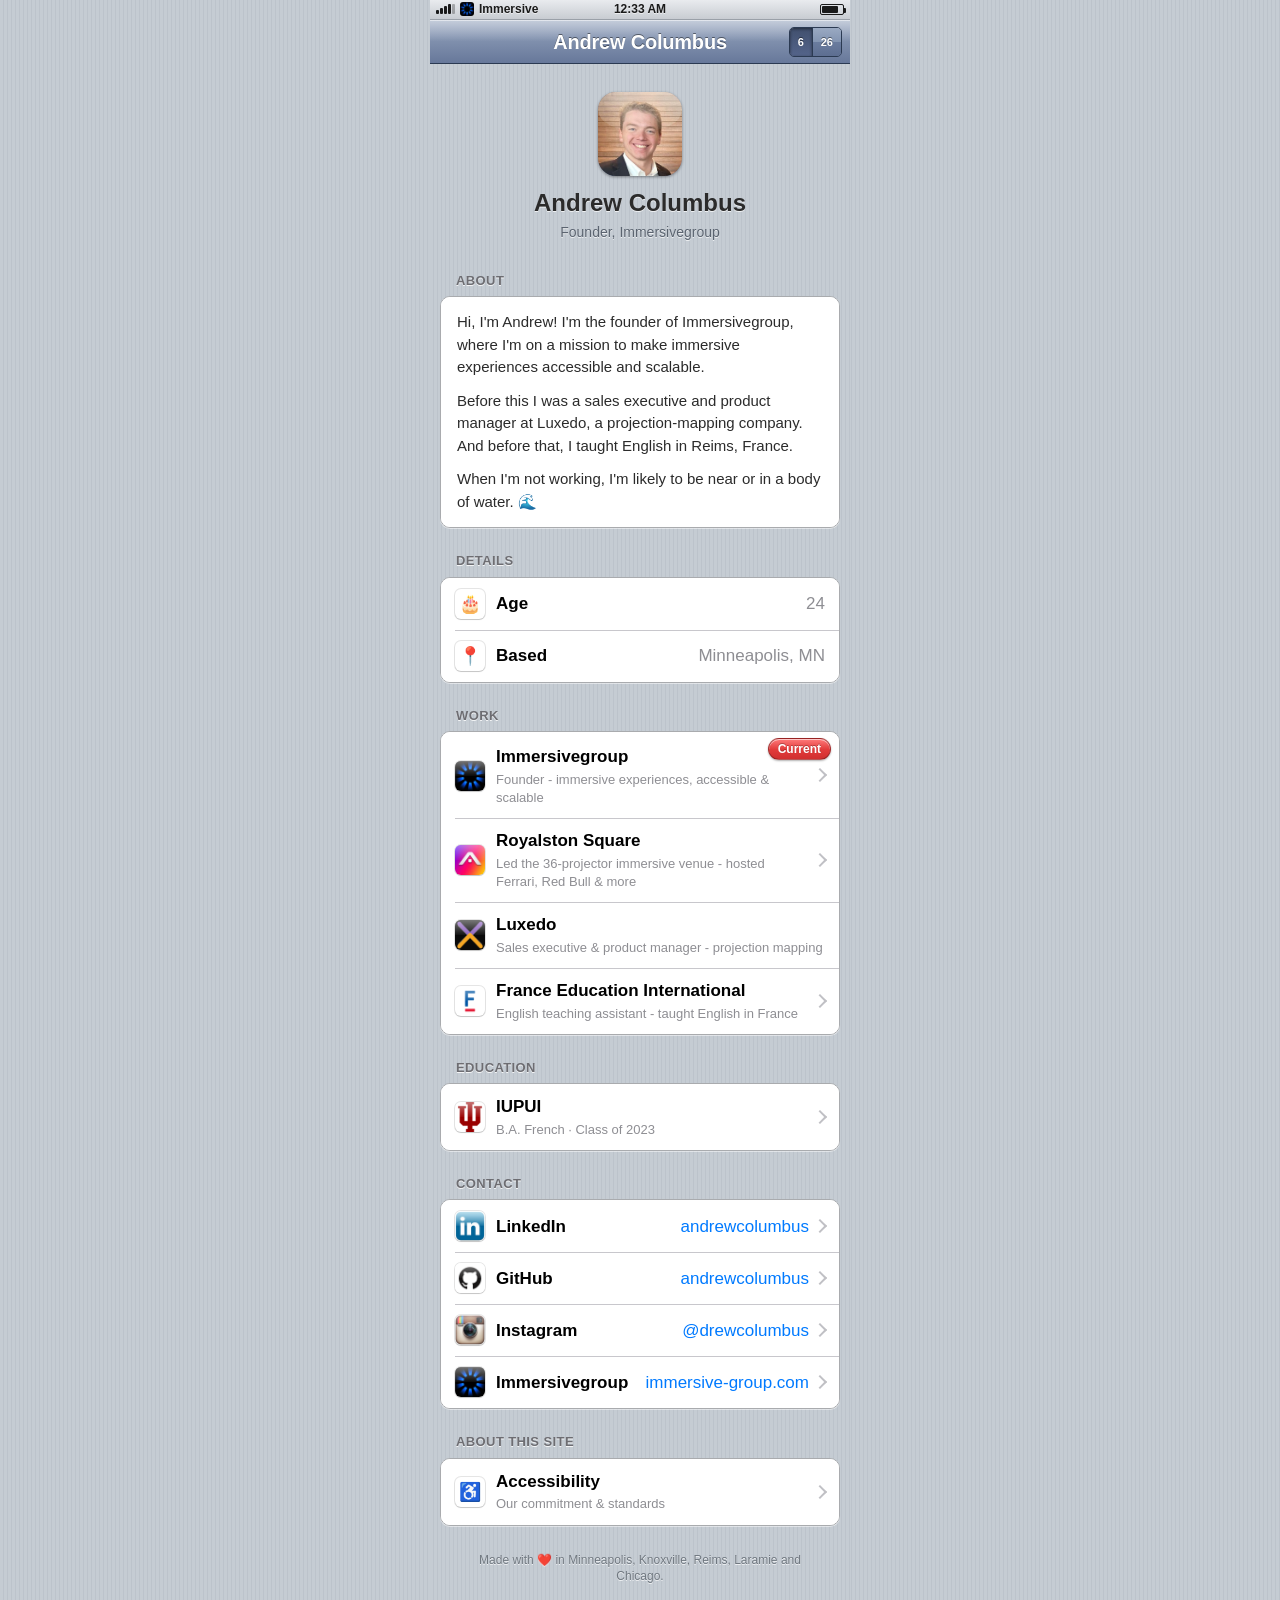
==== commit eee0ad18: "Add GitHub row to Contact Adds the GitHub link to the Contact group with a locally hosted icon, per " ====
--- a/index.html
+++ b/index.html
@@ -185,6 +185,14 @@
           </a>
         </li>
         <li>
+          <a class="cell iconcell disclosure" href="https://github.com/andrewcolumbus" target="_blank" rel="noopener">
+            <span class="app-icon"><img class="fav" src="assets/github.png" alt=""></span>
+            <span class="label">GitHub</span>
+            <span class="value">andrewcolumbus</span>
+            <span class="sr-only"> (opens in a new tab)</span>
+          </a>
+        </li>
+        <li>
           <a class="cell iconcell disclosure" href="https://instagram.com/drewcolumbus" target="_blank" rel="noopener">
             <span class="app-icon"><img class="fav" src="assets/instagram.png" alt=""></span>
             <span class="label">Instagram</span>
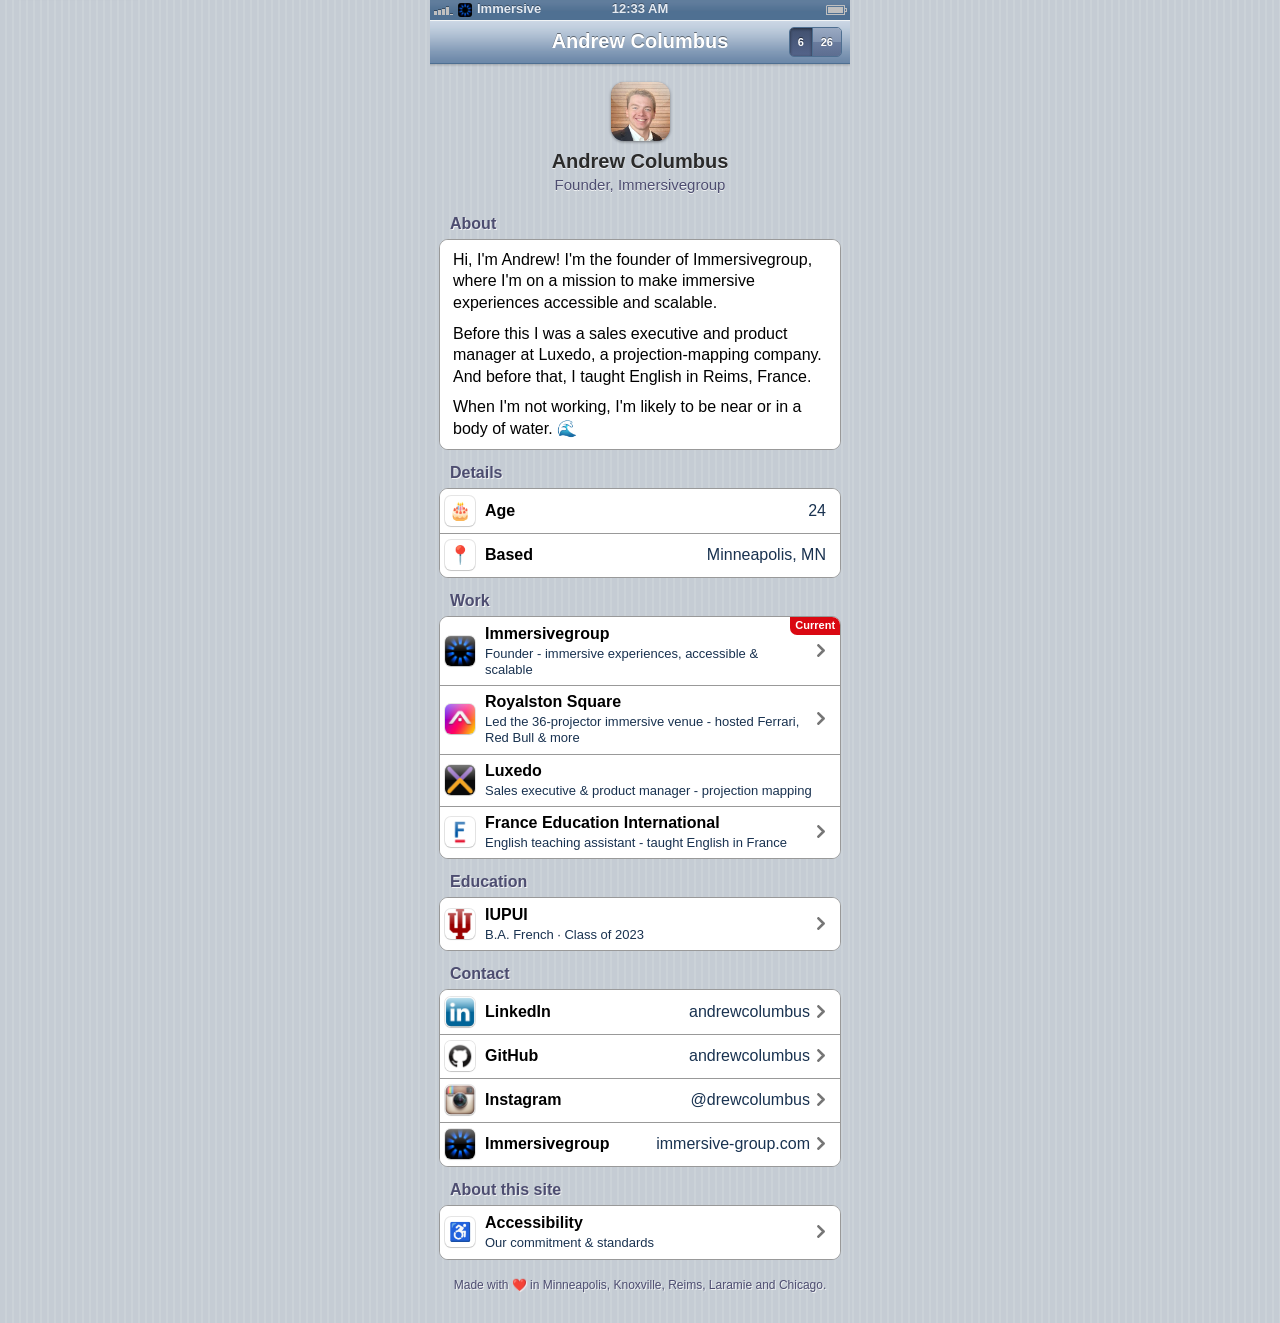
==== commit c715e1f5: "Match iOS 6 chrome to source pixels and randomize signal levels" ====
--- a/index.html
+++ b/index.html
@@ -20,6 +20,11 @@
     document.documentElement.classList.add(t === "glass" ? "theme-glass" : "theme-ios");
   })();
 </script>
+<!-- Decorative reception: choose once per document load, before first paint.
+     No polling, persistence, or changes to the theme-agnostic main.js. -->
+<script>
+  document.documentElement.dataset.signal = String(1 + Math.floor(Math.random() * 5));
+</script>
 <link rel="canonical" href="https://andrewcolumbus.me/">
 <title>Andrew Columbus</title>
 <meta name="description" content="Andrew Columbus - founder of Immersivegroup, making immersive experiences accessible and scalable.">
--- a/styles.css
+++ b/styles.css
@@ -1,22 +1,42 @@
 /* ============================================================
-   iOS 6 skeuomorphic personal site - Andrew Columbus
-   All texture/chrome rendered in CSS. No external assets.
+   Cydia "cytyle" web-app skin - Andrew Columbus
+   ------------------------------------------------------------
+   Matches saurik's cytyle stylesheet, the sheet behind real
+   iOS-era web apps (cydia.saurik.com, tlsroot.litten.ca):
+   a 320px column on a 7px pinstripe, 9px-radius white fieldsets
+   ruled with #999 hairlines, bold navy-purple group labels, and
+   a blue gradient press state.
+
+   Every texture is drawn in CSS - the pinstripe and the
+   disclosure chevron are reproductions of cytyle's two tiny
+   PNG tiles, decoded pixel-for-pixel, so nothing is fetched.
+
+   The Liquid Glass theme (glass/glass.css) layers on top of
+   this file and re-pins anything it does not want to inherit.
    ============================================================ */
 
 :root {
-  --pinstripe-base: #c5ccd3;
-  --pinstripe-line: #bcc3cb;
+  /* Pinstripe, decoded from cytyle's 7x1 tile: 5px of #c5ccd4 then 2px of
+     #cbd2d8, over a #c7ced5 ground. Much softer than a naive hairline stripe. */
+  --pinstripe-base: #c7ced5;
+  --pinstripe-dark: #c5ccd4;
+  --pinstripe-light: #cbd2d8;
+  --pinstripe: repeating-linear-gradient(90deg,
+    var(--pinstripe-dark) 0, var(--pinstripe-dark) 5px,
+    var(--pinstripe-light) 5px, var(--pinstripe-light) 7px);
+
   --cell-bg: #ffffff;
-  --cell-bg-active: #027aff;
-  --separator: #c8c7cc;
+  --cell-bg-active: #0374e2;      /* solid fallback under the press gradient */
+  --separator: #999999;           /* cytyle rules rows full-bleed, not inset */
   --text: #000000;
-  --text-detail: #8e8e93;
-  --text-blue: #007aff;
-  --section-header: #6d6d72;
-  --navbar-top: #97a6bf;
-  --navbar-bottom: #67789a;
-  --navbar-border: #2b3a52;
-  --radius: 10px;
+  --text-detail: #193250;         /* cytyle: label + label */
+  --text-blue: #0000ff;           /* cytyle: links inside a prose block */
+  --section-header: #4d4d70;      /* cytyle: panel > label */
+  --navbar-top: #ccd7e5;
+  --navbar-bottom: #6b88a9;
+  --navbar-border: #4e6f91;
+  --radius: 9px;                  /* cytyle fieldset radius */
+  --gutter: 9px;                  /* cytyle fieldset margin */
 }
 
 * { box-sizing: border-box; -webkit-tap-highlight-color: transparent; }
@@ -24,25 +44,21 @@
 html, body { margin: 0; padding: 0; }
 
 body {
-  font-family: "Helvetica Neue", Helvetica, Arial, sans-serif;
-  font-size: 17px;
-  line-height: 1.4;
+  /* cytyle asks for plain Helvetica, not Helvetica Neue - it is wider and
+     rounder, and is a large part of why these pages read as "2010 web app". */
+  font-family: Helvetica, Arial, sans-serif;
+  font-size: 16px;
+  line-height: 1.25;
   color: var(--text);
-  /* iOS 6 grouped table view pinstripe */
   background-color: var(--pinstripe-base);
-  background-image: repeating-linear-gradient(
-    90deg,
-    var(--pinstripe-base) 0,
-    var(--pinstripe-base) 3px,
-    var(--pinstripe-line) 3px,
-    var(--pinstripe-line) 4px
-  );
-  -webkit-font-smoothing: antialiased;
-  text-rendering: optimizeLegibility;
+  background-image: var(--pinstripe);
+  -webkit-text-size-adjust: none;
   min-height: 100vh;
 }
 
-/* The "device screen": centered column on desktop, full width on phones */
+/* The "device screen". cytyle pins its body to a flat 320px (an iPhone 4
+   screen); we deliberately run wider - the cytyle *look* does not depend on
+   the column width, and 420px keeps the prose and row labels readable. */
 .screen {
   max-width: 420px;
   margin: 0 auto;
@@ -50,30 +66,29 @@
   position: relative;
   box-shadow: 0 0 22px rgba(0,0,0,0.18);
   background-color: var(--pinstripe-base);
-  background-image: repeating-linear-gradient(
-    90deg,
-    var(--pinstripe-base) 0,
-    var(--pinstripe-base) 3px,
-    var(--pinstripe-line) 3px,
-    var(--pinstripe-line) 4px
-  );
+  background-image: var(--pinstripe);
   overflow: hidden;
 }
 
-/* ---------- Status bar ---------- */
+/* ---------- Status bar ----------
+   iOS 6 Settings uses a blue-tinted bar with pale, embossed glyphs.
+   Screenshot references and measurements: docs/ios6-reference-notes.md. */
 .statusbar {
   height: 20px;
-  background: linear-gradient(to bottom, #e9ebee 0%, #c8ccd2 100%);
-  border-bottom: 1px solid #9aa0a8;
+  background: #4f7092 url("assets/statusbar-ios6.svg") left top / 1px 20px repeat-x;
+  background-origin: border-box;
+  /* Keep the 19px content box for the original glyphs' y=4.5px placement.
+     The background asset supplies every row, including this final row. */
+  border-bottom: 1px solid transparent;
   display: flex;
   align-items: center;
   justify-content: space-between;
   padding: 0 6px;
-  font-size: 12px;
+  font-size: 13px;
   font-weight: 700;
-  color: #1a1a1a;
-  position: relative;
-  text-shadow: 0 1px 0 rgba(255,255,255,0.6);
+  color: #e4eaf2;
+  position: relative;
+  text-shadow: 0 -1px 0 rgba(0,0,0,0.35);
 }
 .statusbar .sb-left { display: flex; align-items: center; gap: 5px; }
 .statusbar .carrier-logo {
@@ -84,22 +99,28 @@
   position: absolute; left: 0; right: 0; text-align: center;
   font-weight: 700; pointer-events: none;
 }
-.signal { display: flex; align-items: flex-end; gap: 1px; height: 10px; }
-.signal i { width: 3px; background: #1a1a1a; border-radius: 1px; display: block; }
-.signal i:nth-child(1){ height: 4px; }
-.signal i:nth-child(2){ height: 6px; }
-.signal i:nth-child(3){ height: 8px; }
-.signal i:nth-child(4){ height: 10px; }
-.signal i:nth-child(5){ height: 10px; opacity: 0.3; }
+/* Native 38x20 Retina signal pixels. The -2px margin restores the source's
+   4px left inset inside the status bar's existing 6px padding. */
+html[data-signal="1"] { --signal-image: url("assets/signal-ios6-1.svg"); }
+html[data-signal="2"] { --signal-image: url("assets/signal-ios6-2.svg"); }
+html[data-signal="3"] { --signal-image: url("assets/signal-ios6-3.svg"); }
+html[data-signal="4"] { --signal-image: url("assets/signal-ios6-4.svg"); }
+.signal {
+  display: block; width: 19px; height: 10px; flex: 0 0 auto;
+  margin-left: -2px;
+  background: var(--signal-image, url("assets/signal-ios6.svg")) center / 19px 10px no-repeat;
+  filter: drop-shadow(0 -1px 0 rgba(0,0,0,0.333333));
+}
+.signal i { display: none; }
 .battery {
-  width: 24px; height: 11px; border: 1px solid #1a1a1a; border-radius: 2px;
-  position: relative; padding: 1px;
-}
-.battery::after {
-  content: ""; position: absolute; right: -3px; top: 3px;
-  width: 2px; height: 5px; background: #1a1a1a; border-radius: 0 1px 1px 0;
-}
-.battery span { display: block; height: 100%; width: 82%; background: #1a1a1a; border-radius: 1px; }
+  /* Exact 42x20 Retina glyph at 21x10 CSS px. The 20px bar's 19px content
+     area centers it at y=4.5px; -3px restores the native 3px right inset.
+     Pixel comparison and source: docs/battery-pixel-check.html. */
+  width: 21px; height: 10px; flex: 0 0 auto; margin-right: -3px;
+  position: relative;
+  background: url("assets/battery-ios6.svg") center / 21px 10px no-repeat;
+}
+.battery span { display: none; }
 /* Modern status-bar parts (Wi-Fi glyph + Dynamic Island) used only by the
    Liquid Glass / iOS 26 theme; the iOS 6 status bar never shows them. */
 .wifi, .dynamic-island { display: none; }
@@ -107,12 +128,19 @@
 /* ---------- Nav bar ---------- */
 .navbar {
   height: 44px;
+  position: relative;
   display: flex; align-items: center; justify-content: center;
-  background:
-    linear-gradient(to bottom, rgba(255,255,255,0.45) 0%, rgba(255,255,255,0) 50%),
-    linear-gradient(to bottom, var(--navbar-top) 0%, var(--navbar-bottom) 100%);
-  border-bottom: 1px solid var(--navbar-border);
-  box-shadow: inset 0 1px 0 rgba(255,255,255,0.5);
+  /* Native 44px rows include the highlight and bottom rule. No extra gloss. */
+  background: var(--navbar-bottom) url("assets/navbar-ios6.svg") left top / 1px 44px repeat-x;
+  background-origin: border-box;
+  border-bottom: 1px solid transparent;
+  box-shadow: none;
+}
+.navbar::after {
+  content: "";
+  position: absolute; left: 0; right: 0; top: calc(100% + 1px);
+  height: 3px; z-index: 1; pointer-events: none;
+  background: url("assets/navbar-shadow-ios6.svg") left top / 1px 3px repeat-x;
 }
 .navbar h1 {
   margin: 0;
@@ -120,10 +148,10 @@
   font-weight: 700;
   color: #ffffff;
   text-shadow: 0 -1px 0 rgba(0,0,0,0.45);
-  letter-spacing: -0.2px;
-}
-
-/* ---------- Theme switch — iOS 6 segmented control (nav bar right slot) ----------
+  letter-spacing: normal;
+}
+
+/* ---------- Theme switch - iOS 6 segmented control (nav bar right slot) ----------
    Lives only in the page header (header.navbar, which is position:relative). The
    drill-down navbars are div.navbar and never receive this control. glass/glass.js
    wires it and keeps aria-checked/tabindex in sync with the active theme. */
@@ -159,7 +187,7 @@
 .theme-toggle .seg + .seg {
   border-left: 1px solid var(--navbar-border);
 }
-/* selected segment reads "pressed in" — darker + inset, classic iOS 6 segmented control */
+/* selected segment reads "pressed in" - darker + inset, classic iOS 6 segmented control */
 .theme-toggle .seg[aria-checked="true"] {
   background: linear-gradient(to bottom, #41506e 0%, #54648a 100%);
   box-shadow: inset 0 1px 3px rgba(0,0,0,0.5);
@@ -175,13 +203,17 @@
 }
 
 /* ---------- Scrollable content ---------- */
-.content { padding: 10px 0 28px; }
-
-/* ---------- Profile header (app-icon style photo + name) ---------- */
-.profile { text-align: center; padding: 18px 16px 6px; }
+.content { padding: 4px 0 18px; }
+
+/* ---------- Profile header ----------
+   Photo, name and tagline share the screen's center line. */
+.profile {
+  text-align: center;
+  padding: 14px var(--gutter) 6px;
+}
 .avatar {
-  width: 84px; height: 84px; margin: 0 auto 10px;
-  border-radius: 18px;
+  width: 59px; height: 59px; flex: 0 0 auto; margin: 0 auto 8px;
+  border-radius: 13px;
   background: linear-gradient(to bottom, #8fa3c4, #566a8e);
   box-shadow:
     inset 0 1px 1px rgba(255,255,255,0.6),
@@ -192,44 +224,46 @@
 }
 .avatar img { width: 100%; height: 100%; object-fit: cover; display: block; }
 .avatar .initials {
-  font-size: 40px; font-weight: 700; color: #fff;
+  font-size: 28px; font-weight: 700; color: #fff;
   text-shadow: 0 -1px 0 rgba(0,0,0,0.3);
 }
 /* iOS app-icon gloss */
 .avatar::after {
   content: ""; position: absolute; left: 0; right: 0; top: 0; height: 48%;
   background: linear-gradient(to bottom, rgba(255,255,255,0.45), rgba(255,255,255,0.05));
-  border-radius: 18px 18px 50% 50% / 18px 18px 22px 22px;
+  border-radius: 13px 13px 50% 50% / 13px 13px 16px 16px;
   pointer-events: none;
 }
 .profile .name {
-  font-size: 24px; font-weight: 700; margin: 0;
-  color: #2b2b2b; text-shadow: 0 1px 0 rgba(255,255,255,0.7);
+  font-size: 20px; font-weight: 700; margin: 0;
+  color: #2b2b2b; text-shadow: 0 1px 0 rgba(255,255,255,0.75);
 }
 .profile .tagline {
-  font-size: 14px; color: #5b6470; margin: 3px 0 0;
-  text-shadow: 0 1px 0 rgba(255,255,255,0.7);
-}
-
-/* ---------- Grouped table view ---------- */
+  font-size: 15px; color: #4d4d70; margin: 2px 0 0;
+  text-shadow: 0 1px 0 rgba(255,255,255,0.75);
+}
+
+/* ---------- Grouped table view ----------
+   cytyle: panel > label for the header, panel > fieldset for the group. */
 .section-header {
-  margin: 24px 0 6px;
-  padding: 0 26px;
-  font-size: 13px;
-  font-weight: 700;
-  text-transform: uppercase;
-  letter-spacing: 0.4px;
+  position: relative;
+  top: 4px;
+  margin: var(--gutter);
+  padding-left: 11px;
+  font-size: 16px;
+  font-weight: bold;
+  text-transform: none;      /* cytyle labels are sentence case, never caps */
+  letter-spacing: 0;
   color: var(--section-header);
-  text-shadow: 0 1px 0 rgba(255,255,255,0.8);
+  text-shadow: rgba(255,255,255,0.75) 1px 1px 0;
 }
 .group {
-  margin: 0 10px;
+  margin: var(--gutter);
   padding: 0;
   list-style: none;
   background: var(--cell-bg);
+  border: 1px solid #999;
   border-radius: var(--radius);
-  border: 1px solid #a9abae;
-  box-shadow: 0 1px 0 rgba(255,255,255,0.5);
   overflow: hidden;
 }
 /* The grouped rows are real <ul><li> lists; the <li> is a transparent wrapper. */
@@ -238,111 +272,122 @@
 .cell {
   display: flex;
   align-items: center;
-  min-height: 44px;
-  padding: 11px 14px;
+  min-height: 40px;
+  padding: 10px 14px;
   background: var(--cell-bg);
   position: relative;
   text-decoration: none;
   color: var(--text);
-}
-/* hairline separator inset from the left, iOS style (cells are wrapped in <li>) */
+  font-size: 16px;
+}
+/* cytyle rules each row off with a full-bleed #999 hairline - not an inset,
+   light-gray separator. It is the single loudest tell of the style. */
 li + li > .cell::before {
   content: "";
-  position: absolute; left: 14px; right: 0; top: 0;
+  position: absolute; left: 0; right: 0; top: 0;
   height: 1px; background: var(--separator);
 }
-.cell .label { flex: 0 0 auto; font-size: 17px; }
+/* cytyle: label:first-child is bold, the label after it is navy and right-set */
+.cell .label { flex: 0 0 auto; font-weight: bold; }
 .cell .value {
   margin-left: auto;
   color: var(--text-detail);
-  font-size: 17px;
   text-align: right;
   padding-left: 10px;
 }
 a.cell .label { color: var(--text); }
-a.cell .value { color: var(--text-blue); }
-
-/* disclosure chevron */
+a.cell .value { color: var(--text-detail); }
+
+/* Disclosure chevron - cytyle ships a 10x13 PNG of a solid #767676 chevron.
+   Redrawn here as an inline SVG of the same size, colour and geometry. */
 a.cell.disclosure, button.cell.disclosure { padding-right: 30px; }
 a.cell.disclosure::after, button.cell.disclosure::after {
   content: "";
   position: absolute; right: 14px; top: 50%;
-  width: 8px; height: 8px; margin-top: -5px;
-  border-right: 2px solid #c0c0c5;
-  border-top: 2px solid #c0c0c5;
-  transform: rotate(45deg);
-}
-/* active highlight (touch / hover / keyboard activate) */
+  width: 10px; height: 13px; margin-top: -7px;
+  background: url("data:image/svg+xml,%3Csvg xmlns='http://www.w3.org/2000/svg' width='10' height='13' viewBox='0 0 10 13'%3E%3Cpath d='M2.4,1.3L7.6,6.5L2.4,11.7' fill='none' stroke='%23767676' stroke-width='2.6' stroke-linecap='round' stroke-linejoin='round'/%3E%3C/svg%3E") no-repeat center;
+  background-size: 10px 13px;
+}
+/* Press state - cytyle's .cytyle-dn: a blue gradient, white text, white chevron */
 a.cell:active, a.cell.tapped,
 button.cell:active, button.cell.tapped {
-  background: var(--cell-bg-active);
+  background-color: var(--cell-bg-active);
+  background-image: linear-gradient(to bottom, #058cdf 0%, #015de6 100%);
 }
 a.cell:active .label, a.cell.tapped .label,
 a.cell:active .value, a.cell.tapped .value,
 button.cell:active .label, button.cell.tapped .label,
 button.cell:active .value, button.cell.tapped .value { color: #fff; }
 a.cell:active::after, a.cell.tapped::after,
-button.cell:active::after, button.cell.tapped::after { border-color: #fff; }
+button.cell:active::after, button.cell.tapped::after {
+  background-image: url("data:image/svg+xml,%3Csvg xmlns='http://www.w3.org/2000/svg' width='10' height='13' viewBox='0 0 10 13'%3E%3Cpath d='M2.4,1.3L7.6,6.5L2.4,11.7' fill='none' stroke='%23ffffff' stroke-width='2.6' stroke-linecap='round' stroke-linejoin='round'/%3E%3C/svg%3E");
+}
 
 /* Age cell is only interactive on the actual birthday (June 8) */
 .cell.birthday-cell { cursor: pointer; }
-.cell.birthday-cell .value { color: var(--text-blue); }
-.cell.birthday-cell:active, .cell.birthday-cell.tapped { background: var(--cell-bg-active); }
+.cell.birthday-cell:active, .cell.birthday-cell.tapped {
+  background-color: var(--cell-bg-active);
+  background-image: linear-gradient(to bottom, #058cdf 0%, #015de6 100%);
+}
 .cell.birthday-cell:active .label, .cell.birthday-cell.tapped .label,
 .cell.birthday-cell:active .value, .cell.birthday-cell.tapped .value { color: #fff; }
 
-/* Paragraph-style cell (About copy) */
+/* Paragraph-style cell (About copy) - cytyle's fieldset > div block.
+   cytyle centres these paragraphs; kept left-aligned here because this one
+   carries a multi-paragraph bio rather than a one-line blurb. */
 .cell.prose {
   display: block;
-  padding: 14px 16px;
-  font-size: 15px;
-  line-height: 1.5;
-  color: #2b2b2b;
-}
-.cell.prose p { margin: 0 0 11px; }
+  padding: 9px 13px;
+  line-height: 1.35;
+  color: var(--text);
+}
+.cell.prose p { margin: 0 0 9px; }
 .cell.prose p:last-child { margin-bottom: 0; }
-.cell.prose .water { color: #2b2b2b; }
-
-/* sub detail line under a work item */
+.cell.prose a { color: var(--text-blue); }
+
+/* Secondary line under a row - cytyle's label.lower: block, 13px, navy */
 .cell.stacked { flex-direction: column; align-items: flex-start; }
-.cell.stacked .label { font-weight: 600; }
+.cell.stacked .label { font-weight: bold; }
 .cell.stacked .sub {
-  font-size: 13px; color: var(--text-detail); margin-top: 2px; padding-right: 18px;
-}
-a.cell.stacked:active .sub, a.cell.stacked.tapped .sub { color: rgba(255,255,255,0.85); }
-
-/* iOS notification badge bubble (e.g. "Current"), pinned to the top corner */
+  display: block; font-size: 13px; color: var(--text-detail);
+  margin-top: 2px; padding-right: 18px;
+}
+a.cell.stacked:active .sub, a.cell.stacked.tapped .sub { color: rgba(255,255,255,0.9); }
+
+/* Corner tab ("Current") - cytyle pins these flush into a row corner with a
+   single rounded inner corner, rather than floating a pill above the row. */
 .badge {
   position: absolute;
-  top: 6px;
-  right: 8px;
+  top: 0;
+  right: 0;
   z-index: 2;
-  background: linear-gradient(to bottom, #ff7b7b 0%, #e23b3b 52%, #d12f2f 100%);
+  background-color: #da0812;
   color: #fff;
-  font-size: 12px;
-  font-weight: 700;
-  line-height: 1;
-  padding: 4px 9px;
-  border-radius: 11px;
-  min-width: 20px;
+  font-size: 11px;
+  font-weight: bold;
+  line-height: 1.25;
+  padding: 0.2em 0.45em;
+  border-bottom-left-radius: 7px;
   text-align: center;
-  border: 1px solid rgba(0,0,0,0.28);
-  box-shadow: inset 0 1px 0 rgba(255,255,255,0.6), 0 1px 2px rgba(0,0,0,0.3);
-  text-shadow: 0 -1px 0 rgba(0,0,0,0.25);
   white-space: nowrap;
 }
 
-/* Stacked work cell that also carries a corner badge */
-.cell.stack-badge { position: relative; flex-direction: row; align-items: center; padding-top: 13px; }
+/* Stacked work cell that also carries a corner tab */
+.cell.stack-badge { position: relative; flex-direction: row; align-items: center; }
 .cell.stack-badge .cell-text { display: flex; flex-direction: column; min-width: 0; }
-.cell.stack-badge .label { font-weight: 600; }
-.cell.stack-badge .sub { font-size: 13px; color: var(--text-detail); margin-top: 2px; padding-right: 6px; }
-a.cell.stack-badge:active .sub, a.cell.stack-badge.tapped .sub { color: rgba(255,255,255,0.85); }
-
-/* iOS 6-era glossy app-icon tile: holds a logo image or an emoji */
+.cell.stack-badge .label { font-weight: bold; padding-right: 62px; }
+.cell.stack-badge .sub {
+  display: block; font-size: 13px; color: var(--text-detail);
+  margin-top: 2px; padding-right: 6px;
+}
+a.cell.stack-badge:active .sub, a.cell.stack-badge.tapped .sub { color: rgba(255,255,255,0.9); }
+
+/* iOS-era glossy app-icon tile: holds a logo image or an emoji.
+   Keep the 30px tile and 5px inset; use the ~10px icon-to-label gap seen in
+   iOS 6 Settings screenshots. See docs/ios6-reference-notes.md. */
 .app-icon {
   position: relative;
-  width: 30px; height: 30px; flex: 0 0 auto; margin-right: 11px;
+  width: 30px; height: 30px; flex: 0 0 auto; margin: 0 10px 0 0;
   border-radius: 6px; overflow: hidden; background: #fff;
   box-shadow: 0 0 0 1px rgba(0,0,0,0.10), 0 1px 1px rgba(0,0,0,0.14);
   display: flex; align-items: center; justify-content: center;
@@ -356,13 +401,22 @@
 .app-icon.emoji { font-size: 18px; line-height: 1; }
 .app-icon.emoji::after { display: none; }
 
-/* Cell with a left icon/logo + stacked text (favicon links, education) */
+/* 30px icon + 7px above/below gives the native 44px single-line row.
+   Longer descriptions expand naturally while sharing the same text column. */
+.cell.iconcell, .cell.stack-badge {
+  min-height: 44px;
+  padding-left: 5px;
+  padding-top: 7px;
+  padding-bottom: 7px;
+}
 .cell.iconcell { align-items: center; }
 .cell.iconcell .cell-text { display: flex; flex-direction: column; min-width: 0; }
-.cell.iconcell .label { font-weight: 600; }
-.cell.iconcell .sub { font-size: 13px; color: var(--text-detail); margin-top: 2px; }
+.cell.iconcell .label { font-weight: bold; }
+.cell.iconcell .sub {
+  display: block; font-size: 13px; color: var(--text-detail); margin-top: 2px;
+}
 a.cell.iconcell:active .sub, a.cell.iconcell.tapped .sub,
-button.cell.iconcell:active .sub, button.cell.iconcell.tapped .sub { color: rgba(255,255,255,0.85); }
+button.cell.iconcell:active .sub, button.cell.iconcell.tapped .sub { color: rgba(255,255,255,0.9); }
 
 /* ---------- Drill-down detail view (iOS push navigation) ---------- */
 .detail-view {
@@ -370,9 +424,7 @@
   top: 20px; /* sit just below the status bar */
   left: 0; right: 0; bottom: 0;
   background-color: var(--pinstripe-base);
-  background-image: repeating-linear-gradient(90deg,
-    var(--pinstripe-base) 0, var(--pinstripe-base) 3px,
-    var(--pinstripe-line) 3px, var(--pinstripe-line) 4px);
+  background-image: var(--pinstripe);
   transform: translateX(100%);
   transition: transform 0.32s ease;
   z-index: 20;
@@ -387,7 +439,6 @@
    gloss; the diamond uses the SAME gloss rotated -45deg in its local space so
    that, once the diamond itself is rotated +45deg, the sheen lines up with the
    body and the whole pentagon reads as one continuous glossy, rounded shape. */
-.navbar { position: relative; }
 .back-btn {
   /* shared two-tone iOS 6 gloss, reused by the body and the arrow tail */
   --back-gloss-top: #9aa9c2;
@@ -433,14 +484,13 @@
 }
 .back-btn:active { filter: brightness(0.9); }
 
-/* ---------- Footer ---------- */
+/* ---------- Footer (cytyle: panel > footer) ---------- */
 .footer {
   text-align: center;
-  margin-top: 26px;
-  padding: 0 24px;
+  margin: 18px var(--gutter) var(--gutter);
   font-size: 12px;
-  color: #707880;
-  text-shadow: 0 1px 0 rgba(255,255,255,0.7);
+  color: var(--section-header);
+  text-shadow: rgba(255,255,255,0.75) 1px 1px 0;
 }
 
 /* ---------- Toast (iOS HUD style) ---------- */
@@ -545,8 +595,7 @@
 }
 
 @media (min-width: 480px) {
-  /* Cydia-style: flush column on the pinstripe, no framing border/shadow,
-     same 420px content dimensions. */
+  /* Cydia-style: flush 320px column on the pinstripe, no framing shadow. */
   .screen { box-shadow: none; border-radius: 0; min-height: 100vh; }
   /* Bigger IUPUI photo on desktop */
   .alert { width: 340px; }
--- a/glass/glass.css
+++ b/glass/glass.css
@@ -180,7 +180,9 @@
 html.theme-glass .navbar h1 {
   color: var(--text);
   text-shadow: none;
-}
+  letter-spacing: -0.2px;
+}
+html.theme-glass .navbar::after { display: none; }
 
 /* Toggle: frosted pill, with the selected segment as a frosted capsule. */
 html.theme-glass .theme-toggle {
@@ -222,6 +224,7 @@
           backdrop-filter: blur(16px) saturate(150%);
   border-bottom: 1px solid var(--g-edge-soft);
   color: var(--text);
+  font-size: 12px;
   text-shadow: none;
   justify-content: flex-start;
   padding: 0 14px;
@@ -243,13 +246,38 @@
 html.theme-glass .sb-left { order: 2; gap: 6px; }
 html.theme-glass .battery {
   order: 3;
+  width: 24px;
+  height: 11px;
   margin-left: 8px;
-  border-color: var(--text);
-}
-html.theme-glass .battery::after { background: var(--text); }
-html.theme-glass .battery span { background: var(--text); }
-/* iOS 26 cellular: four solid bars (drop the iOS 6 faded fifth) */
-html.theme-glass .statusbar .signal i { background: var(--text); opacity: 1; }
+  margin-right: 0;
+  border: 1px solid var(--text);
+  border-radius: 2px;
+  padding: 1px;
+  background: none;
+  box-shadow: none;
+}
+html.theme-glass .battery::after {
+  content: ""; position: absolute; right: -3px; top: 3px;
+  width: 2px; height: 5px; border-radius: 0 1px 1px 0;
+  background: var(--text);
+}
+html.theme-glass .battery span {
+  display: block; height: 100%; width: 82%;
+  background: var(--text); border-radius: 1px;
+}
+/* iOS 26 cellular: four rounded bars, independent of the five iOS 6 steps. */
+html.theme-glass .signal {
+  display: flex; align-items: flex-end; gap: 1px;
+  width: auto; height: 10px; margin-left: 0; background: none; filter: none;
+}
+html.theme-glass .statusbar .signal i {
+  display: block; width: 3px;
+  background: var(--text); border-radius: 1px; box-shadow: none;
+}
+html.theme-glass .statusbar .signal i:nth-child(1) { height: 4px; }
+html.theme-glass .statusbar .signal i:nth-child(2) { height: 6px; }
+html.theme-glass .statusbar .signal i:nth-child(3) { height: 8px; }
+html.theme-glass .statusbar .signal i:nth-child(4) { height: 10px; }
 html.theme-glass .statusbar .signal i:nth-child(5) { display: none; }
 /* Wi-Fi glyph — a masked SVG tinted with the status-bar text color */
 html.theme-glass .wifi {
@@ -613,3 +641,103 @@
     background-color: var(--g-solid-fallback);
   }
 }
+
+/* ---------------------------------------------------------------------------
+   Re-pin the metrics that styles.css now sets to cytyle's values.
+   ---------------------------------------------------------------------------
+   styles.css is a faithful reproduction of saurik's cytyle sheet: a 320px
+   column, Helvetica 16px, 9px radii, 9px gutters, full-bleed #999 hairlines,
+   an SVG disclosure chevron and flush corner-tab badges. Liquid Glass wants
+   none of that geometry, so everything below restores the values Glass was
+   built against. Only properties styles.css sets and the Glass rules above do
+   NOT already declare appear here - nothing here overrides a Glass decision.
+   --------------------------------------------------------------------------- */
+html.theme-glass body {
+  font-family: "Helvetica Neue", Helvetica, Arial, sans-serif;
+  font-size: 17px;
+  line-height: 1.4;
+}
+html.theme-glass .content { padding: 10px 0 28px; }
+
+/* Profile: Glass uses a larger photo and more generous masthead spacing. */
+html.theme-glass .profile {
+  display: block;
+  text-align: center;
+  padding: 18px 16px 6px;
+}
+html.theme-glass .avatar { width: 84px; height: 84px; margin: 0 auto 10px; }
+html.theme-glass .avatar .initials { font-size: 40px; }
+html.theme-glass .profile .name { font-size: 24px; }
+html.theme-glass .profile .tagline { font-size: 14px; margin: 3px 0 0; }
+
+/* Section headers: Glass keeps the small uppercase chip. */
+html.theme-glass .section-header {
+  position: static;
+  top: auto;
+  font-size: 13px;
+  font-weight: 700;
+  text-transform: uppercase;
+  letter-spacing: 0.4px;
+}
+
+/* Grouped table view: Glass keeps 10px side gutters and inset hairlines. */
+html.theme-glass .group { margin: 0 10px; }
+html.theme-glass li + li > .cell::before { left: 14px; }
+
+html.theme-glass .cell {
+  min-height: 44px;
+  padding: 11px 14px;
+  font-size: 17px;
+}
+/* The line above is a `padding` shorthand at the same specificity as
+   `a.cell.disclosure { padding-right: 30px }` in styles.css, and loads later -
+   so the chevron's clearance has to be restated here or the value text runs
+   underneath the arrow. */
+html.theme-glass a.cell.disclosure,
+html.theme-glass button.cell.disclosure { padding-right: 30px; }
+html.theme-glass .cell .label { font-size: 17px; font-weight: 600; }
+html.theme-glass .cell .value { font-size: 17px; }
+html.theme-glass a.cell .value { color: var(--text-blue); }
+html.theme-glass .cell.iconcell,
+html.theme-glass .cell.stack-badge { padding-left: 14px; }
+html.theme-glass .cell.stack-badge { padding-top: 13px; }
+html.theme-glass .cell.stack-badge .label { padding-right: 0; }
+html.theme-glass .app-icon { margin-right: 11px; }
+
+/* Disclosure chevron: Glass keeps the rotated-border arrow, not cytyle's SVG.
+   `background: none` also neutralises the white-SVG swap on the active row. */
+html.theme-glass a.cell.disclosure::after,
+html.theme-glass button.cell.disclosure::after {
+  width: 8px;
+  height: 8px;
+  margin-top: -5px;
+  background: none;
+  border-right: 2px solid var(--text-detail);
+  border-top: 2px solid var(--text-detail);
+  transform: rotate(45deg);
+}
+
+/* Badge: Glass keeps the floating pill, not cytyle's flush corner tab. */
+html.theme-glass .badge {
+  top: 6px;
+  right: 8px;
+  padding: 4px 9px;
+  border-radius: 11px;
+  min-width: 20px;
+  font-size: 12px;
+  line-height: 1;
+}
+
+html.theme-glass .cell.prose {
+  padding: 14px 16px;
+  font-size: 15px;
+  line-height: 1.5;
+}
+html.theme-glass .cell.prose p { margin: 0 0 11px; }
+html.theme-glass .cell.prose p:last-child { margin-bottom: 0; }
+
+html.theme-glass .footer {
+  margin: 26px 0 0;
+  padding: 0 24px;
+  text-shadow: none;
+}
